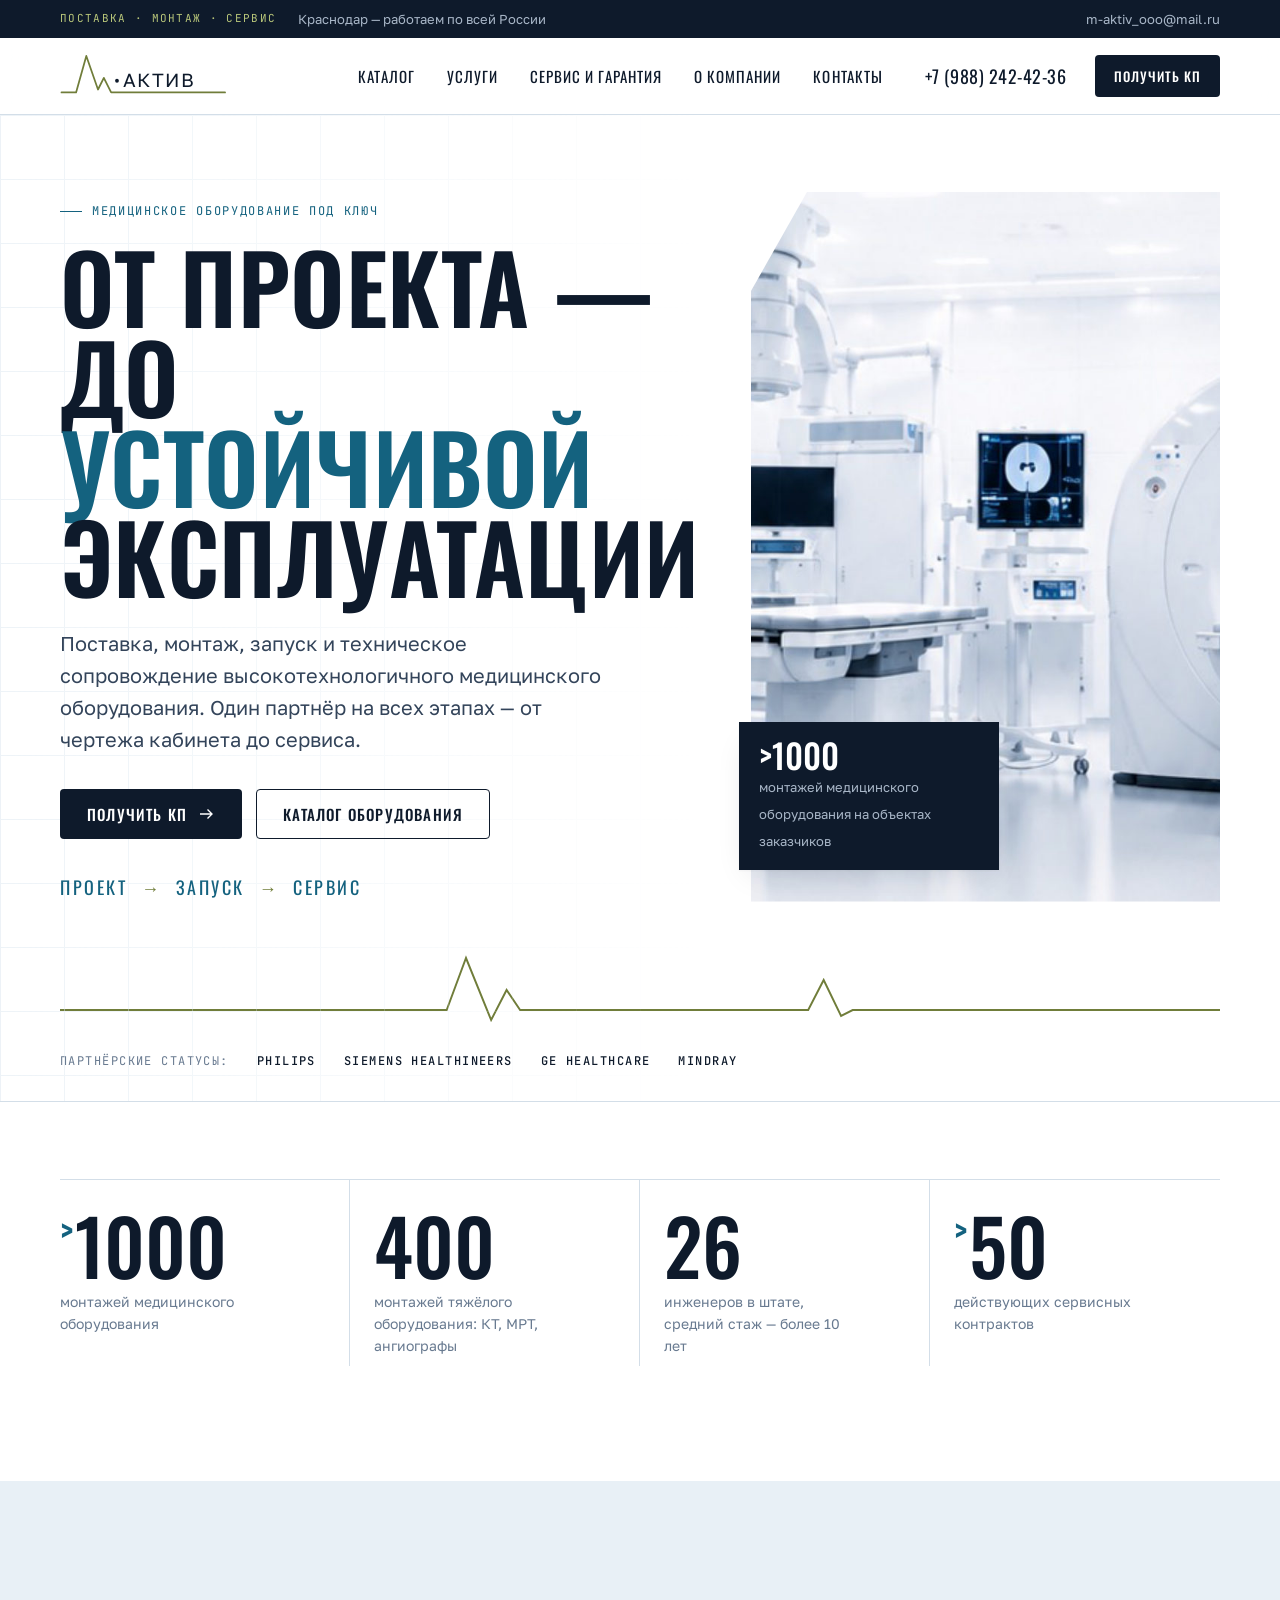
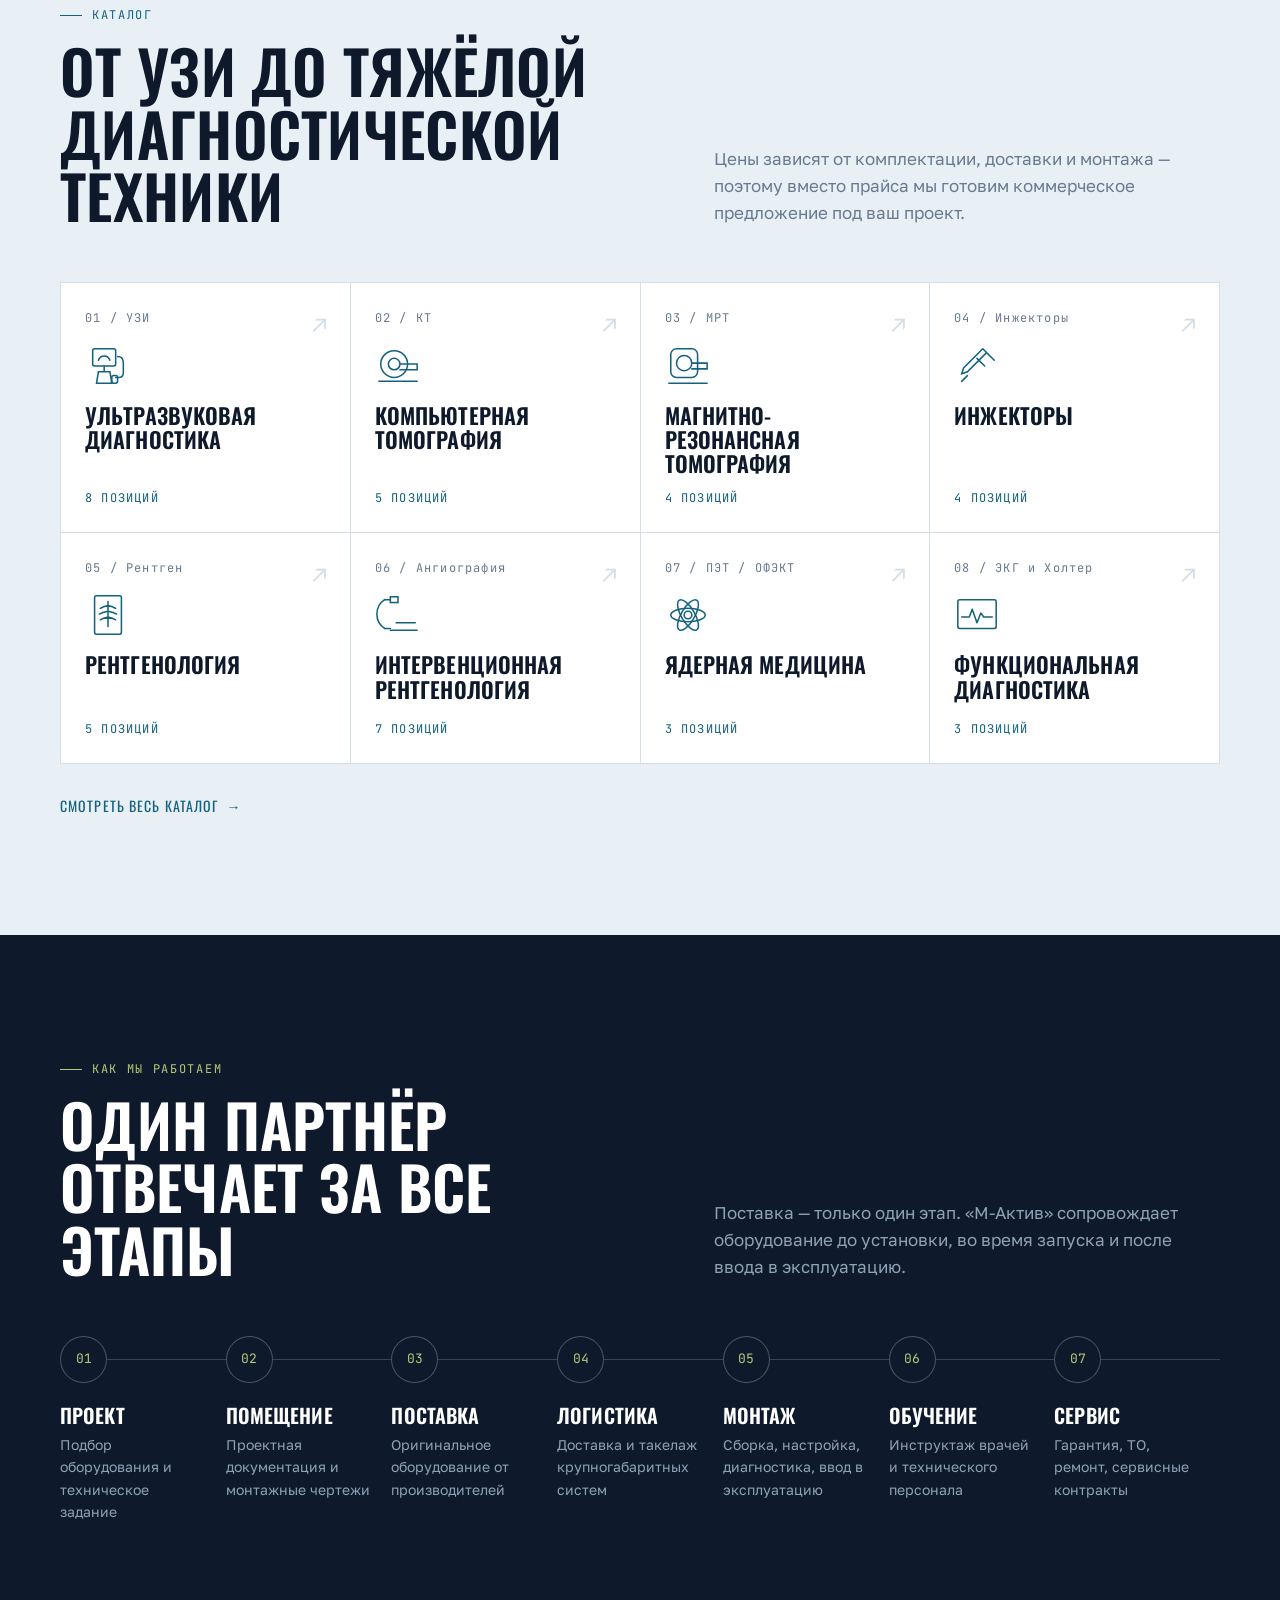
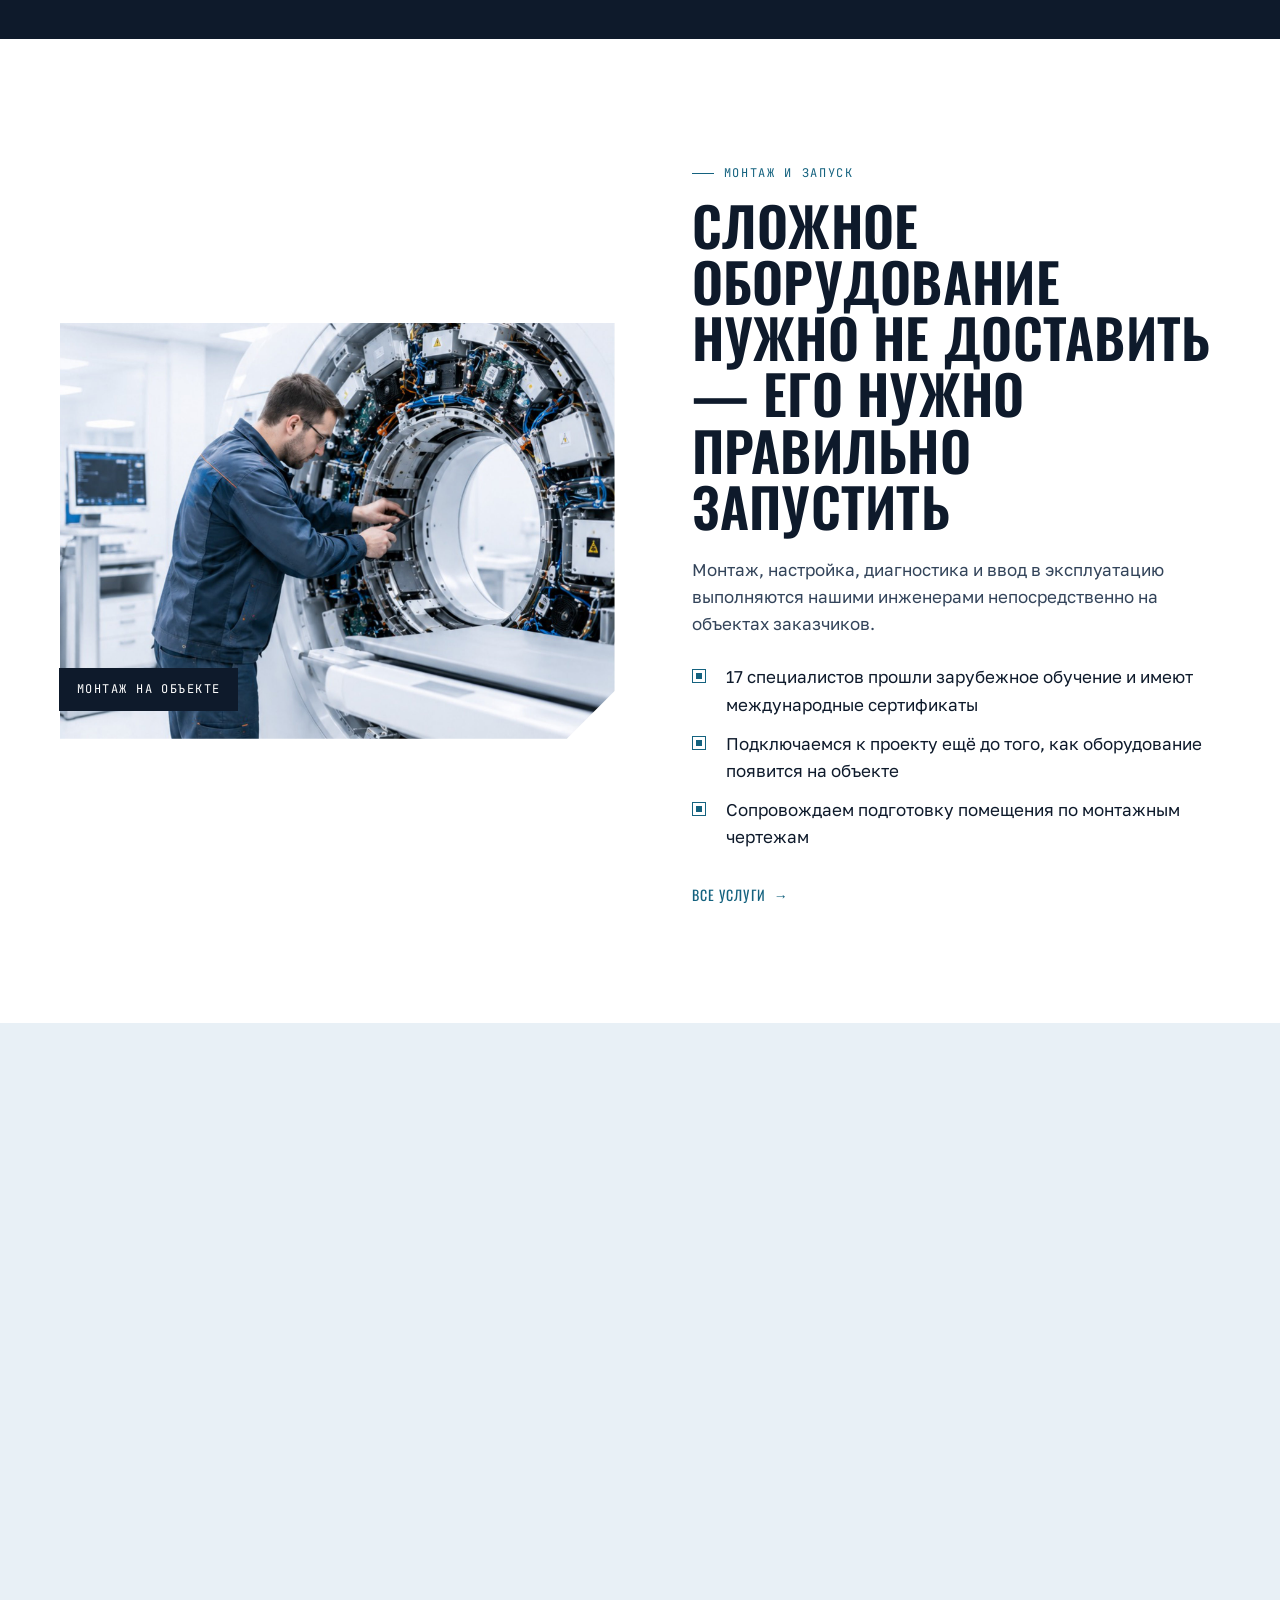
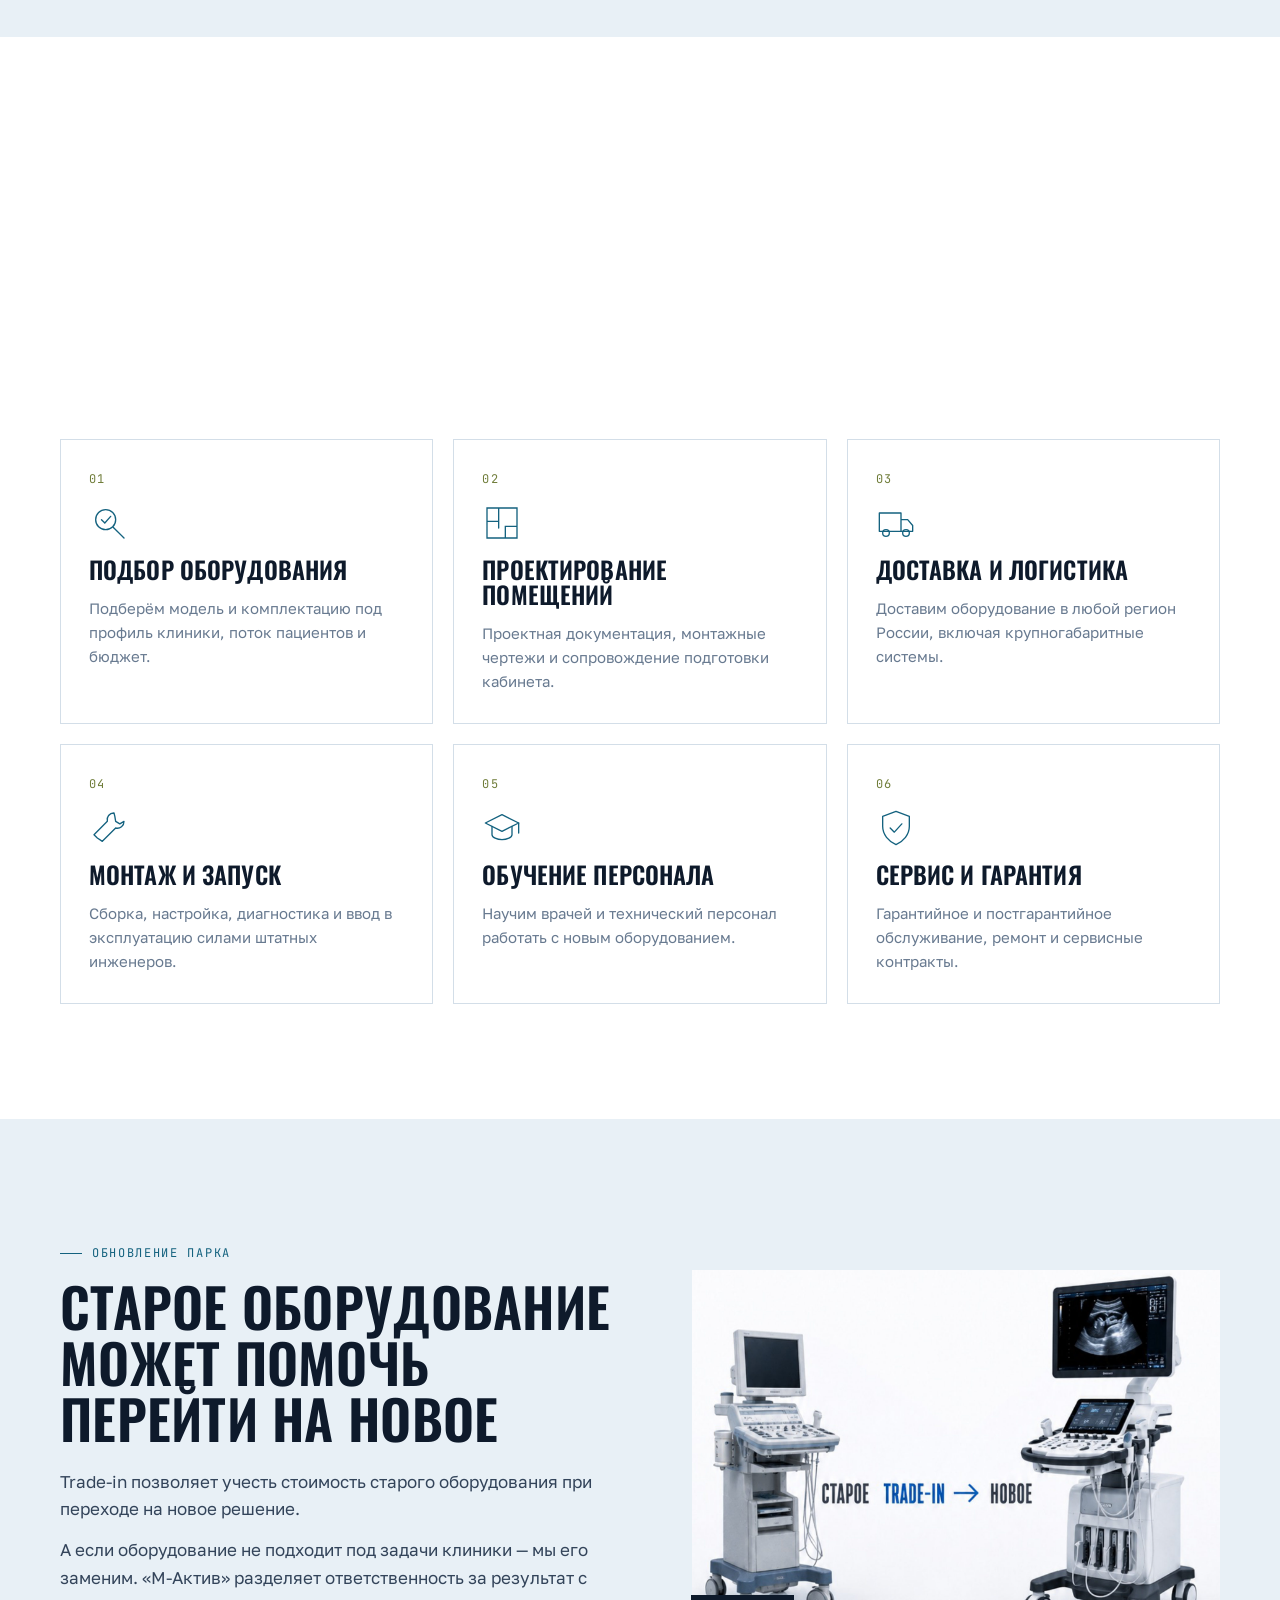
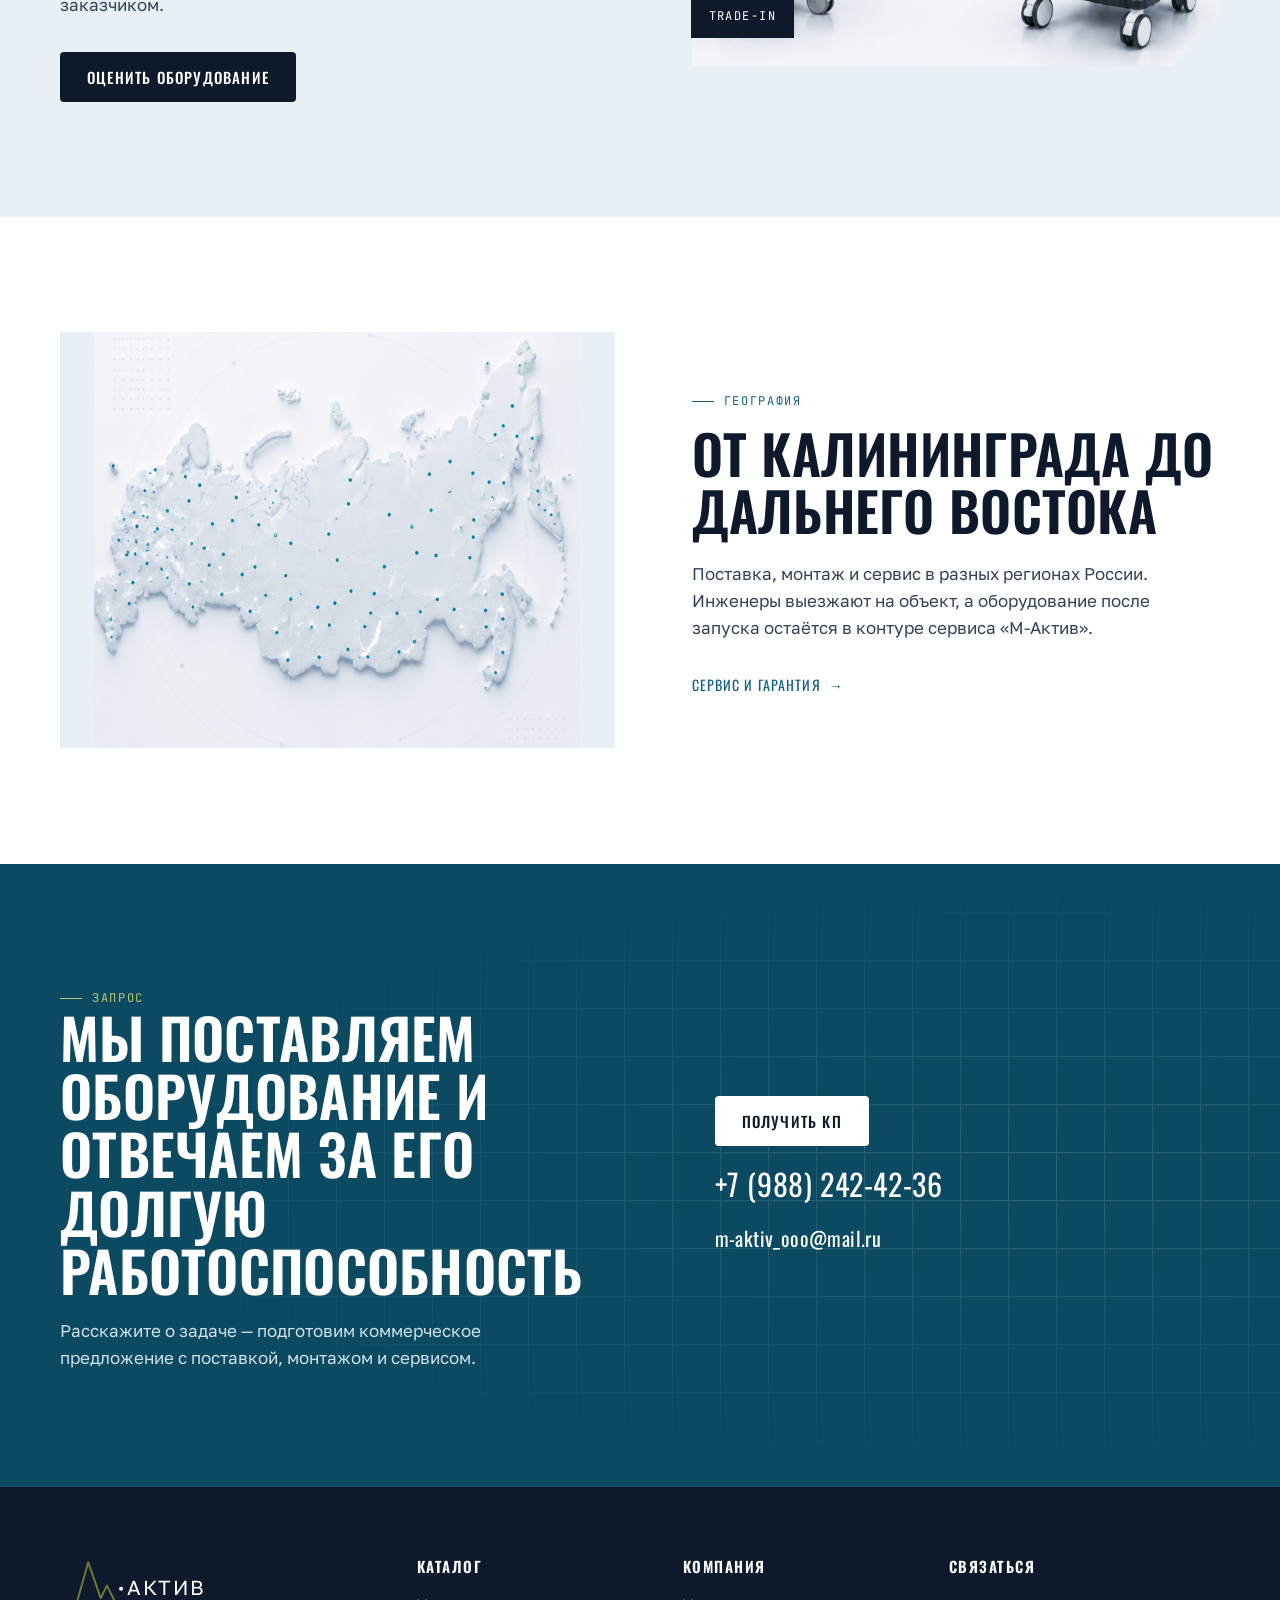
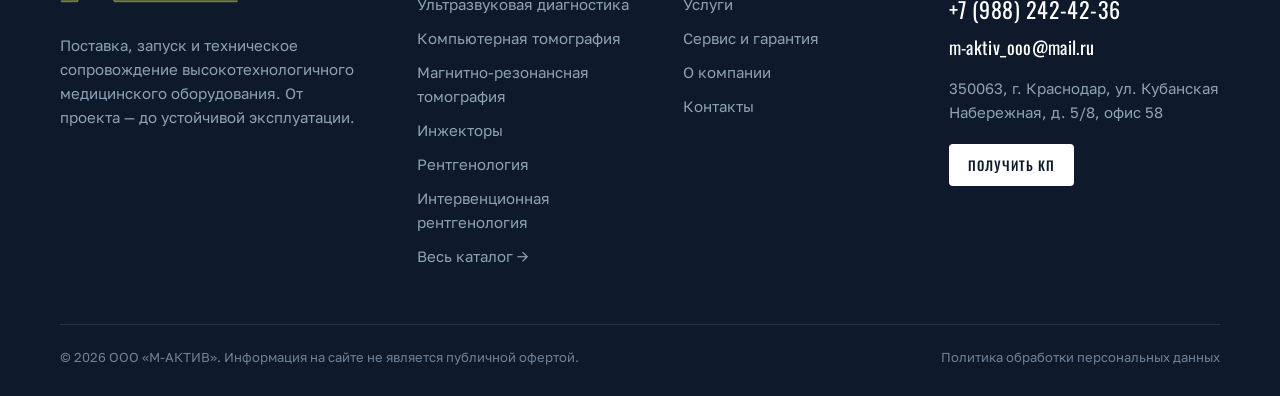
==== index.html @ 39788210 "[agent] add: главная страница сайта М-Актив, данные каталога и услуг Co-Authored-By: Claude Opus 5.5" ====
<!doctype html>
<html lang="ru">
<head>
  <meta charset="utf-8">
  <meta name="viewport" content="width=device-width, initial-scale=1">
  <title>М-Актив — поставка, монтаж и сервис медицинского оборудования</title>
  <meta name="description" content="ООО «М-Актив»: поставка, монтаж, запуск и сервис высокотехнологичного медицинского оборудования — УЗИ, КТ, МРТ, рентген, ангиография. Работаем по всей России.">
  <link rel="icon" href="assets/img/favicon.svg" type="image/svg+xml">
  <link rel="preconnect" href="https://fonts.googleapis.com">
  <link rel="preconnect" href="https://fonts.gstatic.com" crossorigin>
  <link href="https://fonts.googleapis.com/css2?family=Golos+Text:wght@400;500;600&family=JetBrains+Mono:wght@400;500&family=Oswald:wght@400;500;600&display=swap" rel="stylesheet">
  <link rel="stylesheet" href="assets/css/style.css">
</head>
<body data-page="home">
  <div id="site-header"></div>

  <main>
    <!-- Первый экран -->
    <section class="hero">
      <div class="wrap">
        <div class="hero__grid">
          <div>
            <span class="label">Медицинское оборудование под ключ</span>
            <h1>От проекта —<br>до <em>устойчивой</em><br>эксплуатации</h1>
            <p class="hero__lead">Поставка, монтаж, запуск и техническое сопровождение высокотехнологичного медицинского оборудования. Один партнёр на всех этапах — от чертежа кабинета до сервиса.</p>
            <div class="hero__actions">
              <button class="btn btn--primary" data-kp>Получить КП <svg viewBox="0 0 24 24" fill="none" stroke="currentColor" stroke-width="1.8"><path d="M4 12h16M14 6l6 6-6 6"/></svg></button>
              <a class="btn btn--ghost" href="catalog.html">Каталог оборудования</a>
            </div>
            <div class="hero__flow">Проект <i>→</i> Запуск <i>→</i> Сервис</div>
          </div>
          <div class="hero__media">
            <img src="assets/img/hero.jpg" alt="Современный диагностический кабинет с КТ и ангиографом">
            <div class="hero__chip"><b>&gt;1000</b><span>монтажей медицинского оборудования на объектах заказчиков</span></div>
          </div>
        </div>
        <svg class="pulse-line" viewBox="0 0 1200 80" preserveAspectRatio="none" aria-hidden="true">
          <path d="M0 60H380L400 60L420 8L446 70L462 40L476 60H760L774 60L790 30L808 66L820 60H1200"/>
        </svg>
        <div class="trust">
          <span>Партнёрские статусы:</span>
          <b>Philips</b><b>Siemens Healthineers</b><b>GE HealthCare</b><b>Mindray</b>
        </div>
      </div>
    </section>

    <!-- Цифры -->
    <section class="section section--white" style="padding-top:clamp(48px,6vw,80px)">
      <div class="wrap">
        <div class="stats reveal">
          <div class="stat"><div class="stat__num"><sup>&gt;</sup>1000</div><div class="stat__txt">монтажей медицинского оборудования</div></div>
          <div class="stat"><div class="stat__num">400</div><div class="stat__txt">монтажей тяжёлого оборудования: КТ, МРТ, ангиографы</div></div>
          <div class="stat"><div class="stat__num">26</div><div class="stat__txt">инженеров в штате, средний стаж — более 10 лет</div></div>
          <div class="stat"><div class="stat__num"><sup>&gt;</sup>50</div><div class="stat__txt">действующих сервисных контрактов</div></div>
        </div>
      </div>
    </section>

    <!-- Каталог -->
    <section class="section section--ice">
      <div class="wrap">
        <div class="section-head reveal">
          <div>
            <span class="label">Каталог</span>
            <h2>От УЗИ до тяжёлой диагностической техники</h2>
          </div>
          <p>Цены зависят от комплектации, доставки и монтажа — поэтому вместо прайса мы готовим коммерческое предложение под ваш проект.</p>
        </div>
        <div class="cat-grid reveal" id="home-cats"></div>
        <div style="margin-top:28px" class="reveal"><a class="link-arrow" href="catalog.html">Смотреть весь каталог</a></div>
      </div>
    </section>

    <!-- Путь проекта -->
    <section class="section section--dark">
      <div class="wrap">
        <div class="section-head reveal">
          <div>
            <span class="label" style="color:var(--olive-soft)">Как мы работаем</span>
            <h2>Один партнёр отвечает за все этапы</h2>
          </div>
          <p>Поставка — только один этап. «М-Актив» сопровождает оборудование до установки, во время запуска и после ввода в эксплуатацию.</p>
        </div>
        <div class="steps reveal">
          <div class="step"><div class="step__dot">01</div><h3>Проект</h3><p>Подбор оборудования и техническое задание</p></div>
          <div class="step"><div class="step__dot">02</div><h3>Помещение</h3><p>Проектная документация и монтажные чертежи</p></div>
          <div class="step"><div class="step__dot">03</div><h3>Поставка</h3><p>Оригинальное оборудование от производителей</p></div>
          <div class="step"><div class="step__dot">04</div><h3>Логистика</h3><p>Доставка и такелаж крупногабаритных систем</p></div>
          <div class="step"><div class="step__dot">05</div><h3>Монтаж</h3><p>Сборка, настройка, диагностика, ввод в эксплуатацию</p></div>
          <div class="step"><div class="step__dot">06</div><h3>Обучение</h3><p>Инструктаж врачей и технического персонала</p></div>
          <div class="step"><div class="step__dot">07</div><h3>Сервис</h3><p>Гарантия, ТО, ремонт, сервисные контракты</p></div>
        </div>
      </div>
    </section>

    <!-- Монтаж -->
    <section class="section section--white">
      <div class="wrap split">
        <div class="split__media reveal">
          <img src="assets/img/engineer-ring.jpg" alt="Инженер М-Актив выполняет монтаж компьютерного томографа">
          <div class="tag">Монтаж на объекте</div>
        </div>
        <div class="reveal">
          <span class="label">Монтаж и запуск</span>
          <h2>Сложное оборудование нужно не доставить — его нужно правильно запустить</h2>
          <p>Монтаж, настройка, диагностика и ввод в эксплуатацию выполняются нашими инженерами непосредственно на объектах заказчиков.</p>
          <ul class="checklist">
            <li>17 специалистов прошли зарубежное обучение и имеют международные сертификаты</li>
            <li>Подключаемся к проекту ещё до того, как оборудование появится на объекте</li>
            <li>Сопровождаем подготовку помещения по монтажным чертежам</li>
          </ul>
          <div style="margin-top:30px"><a class="link-arrow" href="services.html">Все услуги</a></div>
        </div>
      </div>
    </section>

    <!-- Бренды -->
    <section class="section section--ice">
      <div class="wrap">
        <div class="section-head reveal">
          <div>
            <span class="label">Производители</span>
            <h2>Нам доверяют не только клиенты</h2>
          </div>
          <p>Партнёрские и дистрибьюторские статусы ведущих производителей медицинского оборудования. Официальный сервисный партнёр Philips и Siemens Healthineers.</p>
        </div>
        <div class="brands reveal">
          <div class="brand"><div>Philips<small>Healthcare</small></div></div>
          <div class="brand"><div>Siemens<small>Healthineers</small></div></div>
          <div class="brand"><div>GE<small>HealthCare</small></div></div>
          <div class="brand"><div>Mindray<small>Medical</small></div></div>
        </div>
        <p class="brands-more reveal">А также: Canon Medical Systems · Brainlab · Dräger Medical · Ulrich Medical · Accuray</p>
      </div>
    </section>

    <!-- Услуги -->
    <section class="section section--white">
      <div class="wrap">
        <div class="section-head reveal">
          <div>
            <span class="label">Услуги</span>
            <h2>Доставка, установка, гарантия</h2>
          </div>
          <a class="link-arrow" href="services.html">Подробнее об услугах</a>
        </div>
        <div class="svc-grid reveal" id="home-services"></div>
      </div>
    </section>

    <!-- Trade-in -->
    <section class="section section--ice">
      <div class="wrap split split--rev">
        <div class="split__media reveal">
          <img src="assets/img/trade-in.jpg" alt="Обмен старого аппарата УЗИ на новый по программе trade-in">
          <div class="tag">Trade-in</div>
        </div>
        <div class="reveal">
          <span class="label">Обновление парка</span>
          <h2>Старое оборудование может помочь перейти на новое</h2>
          <p>Trade-in позволяет учесть стоимость старого оборудования при переходе на новое решение.</p>
          <p>А если оборудование не подходит под задачи клиники — мы его заменим. «М-Актив» разделяет ответственность за результат с заказчиком.</p>
          <div class="hero__actions"><button class="btn btn--primary" data-kp="Trade-in: обмен оборудования">Оценить оборудование</button></div>
        </div>
      </div>
    </section>

    <!-- География -->
    <section class="section section--white">
      <div class="wrap split">
        <div class="split__media reveal">
          <img src="assets/img/map.jpg" alt="Карта России с отмеченными объектами" style="clip-path:none;object-fit:contain;background:var(--ice)">
        </div>
        <div class="reveal">
          <span class="label">География</span>
          <h2>От Калининграда до Дальнего Востока</h2>
          <p>Поставка, монтаж и сервис в разных регионах России. Инженеры выезжают на объект, а оборудование после запуска остаётся в контуре сервиса «М-Актив».</p>
          <div style="margin-top:30px"><a class="link-arrow" href="service.html">Сервис и гарантия</a></div>
        </div>
      </div>
    </section>

    <!-- Призыв -->
    <section class="section cta">
      <div class="wrap">
        <div class="reveal">
          <span class="label" style="color:var(--olive-soft)">Запрос</span>
          <h2>Мы поставляем оборудование и отвечаем за его долгую работоспособность</h2>
          <p>Расскажите о задаче — подготовим коммерческое предложение с поставкой, монтажом и сервисом.</p>
        </div>
        <div class="cta__actions reveal">
          <button class="btn btn--light" data-kp>Получить КП</button>
          <a class="cta__contact" href="tel:+79882424236">+7 (988) 242-42-36</a>
          <a class="cta__contact" style="font-size:20px" href="mailto:m-aktiv_ooo@mail.ru">m-aktiv_ooo@mail.ru</a>
        </div>
      </div>
    </section>
  </main>

  <div id="site-footer"></div>

  <script src="assets/js/catalog-data.js"></script>
  <script src="assets/js/services-data.js"></script>
  <script src="assets/js/layout.js"></script>
  <script>
    // плитки каталога
    document.getElementById("home-cats").innerHTML = CATALOG.slice(0, 8).map((c, i) => `
      <a class="cat-card" href="category.html?c=${c.id}">
        <span class="cat-card__num">${String(i + 1).padStart(2, "0")} / ${c.short}</span>
        <span class="cat-card__arrow">↗</span>
        <span class="cat-card__icon">${ICONS[c.icon]}</span>
        <h3>${c.name}</h3>
        <span class="cat-card__more">${c.subs.reduce((s, x) => s + x.items.length, 0)} позиций</span>
      </a>`).join("");
    // услуги
    document.getElementById("home-services").innerHTML = SERVICES.map((s, i) => `
      <article class="svc">
        <span class="svc__num">${String(i + 1).padStart(2, "0")}</span>
        <span class="svc__icon">${ICONS[s.icon]}</span>
        <h3>${s.title}</h3>
        <p>${s.short}</p>
      </article>`).join("");
    initLayout();
  </script>
</body>
</html>
---- assets/css/style.css ----
/* =========================================================
   М-АКТИВ — стиль «Клиническая точность»
   ========================================================= */
:root {
  --ink: #0E1A2B;
  --ink-2: #33445A;
  --muted: #687A90;
  --bg: #F5F8FB;
  --paper: #FFFFFF;
  --ice: #E8F0F6;
  --ice-2: #DCE7F0;
  --line: #D3DEE8;
  --accent: #14627F;
  --accent-deep: #0C4A62;
  --blue: #1C55A6;
  --olive: #707D3A;
  --olive-soft: #B9C77A;

  --f-display: "Oswald", "Arial Narrow", sans-serif;
  --f-body: "Golos Text", "Segoe UI", sans-serif;
  --f-mono: "JetBrains Mono", Consolas, monospace;

  --wrap: 1240px;
  --gutter: clamp(16px, 4vw, 40px);
  --radius: 4px;
  --shadow: 0 1px 2px rgba(14, 26, 43, .04), 0 12px 32px -12px rgba(14, 26, 43, .14);
  --ease: cubic-bezier(.2, .7, .2, 1);
}

*, *::before, *::after { box-sizing: border-box; }
html { scroll-behavior: smooth; -webkit-text-size-adjust: 100%; }
body {
  margin: 0;
  font-family: var(--f-body);
  font-size: 17px;
  line-height: 1.6;
  color: var(--ink-2);
  background: var(--bg);
  overflow-x: hidden;
}
img { max-width: 100%; display: block; }
a { color: inherit; text-decoration: none; }
button { font: inherit; cursor: pointer; }
h1, h2, h3, h4 {
  font-family: var(--f-display);
  color: var(--ink);
  font-weight: 600;
  text-transform: uppercase;
  line-height: 1.04;
  letter-spacing: .005em;
  margin: 0;
}
p { margin: 0; }

.wrap { width: 100%; max-width: var(--wrap); margin: 0 auto; padding: 0 var(--gutter); }

/* ---------- мелкие элементы ---------- */
.label {
  font-family: var(--f-mono);
  font-size: 12px;
  letter-spacing: .14em;
  text-transform: uppercase;
  color: var(--accent);
  display: inline-flex;
  align-items: center;
  gap: 10px;
}
.label::before { content: ""; width: 22px; height: 1px; background: currentColor; }

.btn {
  display: inline-flex; align-items: center; justify-content: center; gap: 10px;
  min-height: 50px; padding: 0 26px;
  font-family: var(--f-display); font-size: 15px; font-weight: 500;
  letter-spacing: .08em; text-transform: uppercase;
  border: 1px solid transparent; border-radius: var(--radius);
  transition: background .25s var(--ease), color .25s var(--ease), border-color .25s var(--ease), transform .25s var(--ease);
  white-space: nowrap;
}
.btn svg { width: 18px; height: 18px; transition: transform .25s var(--ease); }
.btn:hover svg { transform: translateX(4px); }
.btn--primary { background: var(--ink); color: #fff; }
.btn--primary:hover { background: var(--accent); }
.btn--accent { background: var(--accent); color: #fff; }
.btn--accent:hover { background: var(--accent-deep); }
.btn--ghost { border-color: var(--ink); color: var(--ink); background: transparent; }
.btn--ghost:hover { background: var(--ink); color: #fff; }
.btn--light { background: #fff; color: var(--ink); }
.btn--light:hover { background: var(--olive-soft); }
.btn--sm { min-height: 42px; padding: 0 18px; font-size: 13px; }
.btn--block { width: 100%; }

.link-arrow {
  font-family: var(--f-display); text-transform: uppercase; letter-spacing: .08em;
  font-size: 14px; color: var(--accent); display: inline-flex; align-items: center; gap: 8px;
}
.link-arrow::after { content: "→"; transition: transform .25s var(--ease); }
.link-arrow:hover::after { transform: translateX(4px); }

/* ---------- шапка ---------- */
.topbar { background: var(--ink); color: #A9B7C8; font-size: 13px; }
.topbar .wrap { display: flex; justify-content: space-between; align-items: center; min-height: 38px; gap: 16px; }
.topbar a:hover { color: #fff; }
.topbar__left { display: flex; gap: 22px; align-items: center; }
.topbar__right { display: flex; gap: 22px; align-items: center; }
.topbar__badge { font-family: var(--f-mono); font-size: 11px; letter-spacing: .12em; text-transform: uppercase; color: var(--olive-soft); }

.header {
  position: sticky; top: 0; z-index: 50;
  background: rgba(255, 255, 255, .92);
  backdrop-filter: saturate(1.4) blur(12px);
  -webkit-backdrop-filter: saturate(1.4) blur(12px);
  border-bottom: 1px solid var(--line);
}
.header .wrap { display: flex; align-items: center; gap: 28px; min-height: 76px; }
.logo { display: inline-flex; align-items: center; flex-shrink: 0; }
.logo svg { width: 168px; height: auto; }
.nav { display: flex; gap: 4px; margin-left: auto; }
.nav a {
  font-family: var(--f-display); font-size: 15px; letter-spacing: .07em; text-transform: uppercase;
  color: var(--ink); padding: 10px 14px; position: relative;
}
.nav a::after {
  content: ""; position: absolute; left: 14px; right: 14px; bottom: 4px; height: 2px;
  background: var(--olive); transform: scaleX(0); transform-origin: left; transition: transform .3s var(--ease);
}
.nav a:hover::after, .nav a.is-active::after { transform: scaleX(1); }
.header__phone { font-family: var(--f-display); font-size: 18px; color: var(--ink); letter-spacing: .03em; white-space: nowrap; }
.header__phone:hover { color: var(--accent); }
.burger { display: none; width: 46px; height: 46px; border: 1px solid var(--line); background: #fff; border-radius: var(--radius); margin-left: auto; position: relative; }
.burger span, .burger span::before, .burger span::after {
  position: absolute; left: 12px; width: 20px; height: 2px; background: var(--ink); content: ""; transition: transform .3s var(--ease), opacity .2s;
}
.burger span { top: 22px; }
.burger span::before { left: 0; top: -7px; }
.burger span::after { left: 0; top: 7px; }
.menu-open .burger span { background: transparent; }
.menu-open .burger span::before { transform: translateY(7px) rotate(45deg); }
.menu-open .burger span::after { transform: translateY(-7px) rotate(-45deg); }

.mobile-menu {
  display: none; position: fixed; inset: 76px 0 0 0; z-index: 49; background: #fff;
  padding: 24px var(--gutter) 40px; overflow-y: auto; flex-direction: column; gap: 4px;
}
.menu-open .mobile-menu { display: flex; }
.mobile-menu a.mm-link {
  font-family: var(--f-display); font-size: 28px; text-transform: uppercase; color: var(--ink);
  padding: 12px 0; border-bottom: 1px solid var(--line);
}
.mobile-menu .mm-contacts { margin-top: 24px; display: grid; gap: 10px; font-size: 18px; color: var(--ink); }
.mobile-menu .btn { margin-top: 20px; }

/* ---------- секции ---------- */
.section { padding: clamp(64px, 9vw, 120px) 0; position: relative; }
.section--white { background: var(--paper); }
.section--ice { background: var(--ice); }
.section--dark { background: var(--ink); color: #B5C3D3; }
.section--dark h2, .section--dark h3 { color: #fff; }
.section-head { display: flex; justify-content: space-between; align-items: end; gap: 32px; margin-bottom: clamp(36px, 5vw, 56px); flex-wrap: wrap; }
.section-head h2 { font-size: clamp(34px, 5vw, 60px); margin-top: 14px; max-width: 16ch; }
.section-head p { max-width: 46ch; color: var(--muted); }
.section--dark .section-head p { color: #8FA1B6; }

/* сетка из тонких технических линий на фоне */
.tech-bg {
  background-image:
    linear-gradient(var(--line) 1px, transparent 1px),
    linear-gradient(90deg, var(--line) 1px, transparent 1px);
  background-size: 64px 64px;
  background-position: -1px -1px;
}

/* ---------- первый экран (общий для внутренних страниц) ---------- */
.page-hero { position: relative; padding: clamp(48px, 7vw, 96px) 0 clamp(40px, 5vw, 64px); background: var(--paper); overflow: hidden; border-bottom: 1px solid var(--line); }
.page-hero::before {
  content: ""; position: absolute; inset: 0; opacity: .55;
  background-image: linear-gradient(var(--ice-2) 1px, transparent 1px), linear-gradient(90deg, var(--ice-2) 1px, transparent 1px);
  background-size: 56px 56px;
  mask-image: linear-gradient(100deg, transparent 30%, #000 100%);
  -webkit-mask-image: linear-gradient(100deg, transparent 30%, #000 100%);
}
.page-hero .wrap { position: relative; }
.crumbs { font-family: var(--f-mono); font-size: 12px; letter-spacing: .08em; text-transform: uppercase; color: var(--muted); display: flex; gap: 10px; flex-wrap: wrap; margin-bottom: 24px; }
.crumbs a:hover { color: var(--accent); }
.crumbs span { color: var(--line); }
.page-hero h1 { font-size: clamp(40px, 7vw, 88px); max-width: 15ch; }
.page-hero__lead { margin-top: 22px; max-width: 58ch; font-size: clamp(17px, 1.6vw, 20px); color: var(--ink-2); }

/* ---------- пульс-линия ---------- */
.pulse-line { width: 100%; height: 80px; display: block; }
.pulse-line path { stroke: var(--olive); stroke-width: 2; fill: none; stroke-dasharray: 2200; stroke-dashoffset: 2200; animation: draw 2.6s .3s var(--ease) forwards; }
@keyframes draw { to { stroke-dashoffset: 0; } }

/* ---------- карточки направлений ---------- */
.cat-grid { display: grid; grid-template-columns: repeat(4, 1fr); gap: 1px; background: var(--line); border: 1px solid var(--line); }
.cat-card {
  background: var(--paper); padding: 26px 24px 24px; display: flex; flex-direction: column; gap: 14px; min-height: 230px;
  position: relative; transition: background .3s var(--ease);
}
.cat-card:hover { background: var(--ice); }
.cat-card__num { font-family: var(--f-mono); font-size: 12px; color: var(--muted); letter-spacing: .1em; }
.cat-card__icon { width: 46px; height: 46px; color: var(--accent); }
.cat-card__icon svg { width: 100%; height: 100%; }
.cat-card h3 { font-size: 22px; line-height: 1.1; }
.cat-card p { font-size: 14px; color: var(--muted); }
.cat-card__more { margin-top: auto; font-family: var(--f-mono); font-size: 12px; letter-spacing: .1em; text-transform: uppercase; color: var(--accent); }
.cat-card__arrow { position: absolute; top: 24px; right: 22px; color: var(--line); font-size: 22px; transition: color .3s, transform .3s var(--ease); }
.cat-card:hover .cat-card__arrow { color: var(--accent); transform: translate(3px, -3px); }
.cat-card--photo { padding: 0; overflow: hidden; }
.cat-card--photo .cat-card__img { aspect-ratio: 16/10; overflow: hidden; }
.cat-card--photo .cat-card__img img { width: 100%; height: 100%; object-fit: cover; transition: transform .8s var(--ease); }
.cat-card--photo:hover .cat-card__img img { transform: scale(1.05); }
.cat-card--photo .cat-card__body { padding: 20px 24px 24px; display: flex; flex-direction: column; gap: 10px; flex: 1; }

/* ---------- цифры ---------- */
.stats { display: grid; grid-template-columns: repeat(4, 1fr); border-top: 1px solid var(--line); }
.stat { padding: 28px 24px 8px 0; border-right: 1px solid var(--line); }
.stat + .stat { padding-left: 24px; }
.stat:last-child { border-right: 0; }
.stat__num { font-family: var(--f-display); font-size: clamp(48px, 6vw, 84px); line-height: .95; color: var(--ink); font-weight: 500; }
.stat__num sup { font-size: .45em; color: var(--accent); vertical-align: top; position: relative; top: .2em; margin-right: 2px; }
.stat__txt { margin-top: 10px; font-size: 14px; color: var(--muted); max-width: 22ch; }
.section--dark .stats, .section--dark .stat { border-color: rgba(255, 255, 255, .12); }
.section--dark .stat__num { color: #fff; }

/* ---------- путь проекта ---------- */
.steps { display: grid; grid-template-columns: repeat(7, 1fr); position: relative; }
.steps::before { content: ""; position: absolute; left: 0; right: 0; top: 23px; height: 1px; background: rgba(255, 255, 255, .18); }
.step { position: relative; padding-right: 16px; }
.step__dot {
  width: 47px; height: 47px; border-radius: 50%; border: 1px solid rgba(255, 255, 255, .25); background: var(--ink);
  display: grid; place-items: center; font-family: var(--f-mono); font-size: 13px; color: var(--olive-soft); position: relative;
}
.step h3 { font-size: 20px; margin: 22px 0 8px; }
.step p { font-size: 14px; color: #8FA1B6; }

/* ---------- блок фото + текст ---------- */
.split { display: grid; grid-template-columns: 1.05fr 1fr; gap: clamp(32px, 6vw, 88px); align-items: center; }
.split--rev .split__media { order: 2; }
.split__media { position: relative; }
.split__media img { width: 100%; aspect-ratio: 4/3; object-fit: cover; clip-path: polygon(0 0, 100% 0, 100% calc(100% - 48px), calc(100% - 48px) 100%, 0 100%); }
.split__media .tag {
  position: absolute; left: -1px; bottom: 28px; background: var(--ink); color: #fff; padding: 12px 18px;
  font-family: var(--f-mono); font-size: 12px; letter-spacing: .12em; text-transform: uppercase;
}
.split h2 { font-size: clamp(32px, 4.4vw, 54px); margin: 14px 0 22px; }
.split p + p { margin-top: 14px; }
.checklist { list-style: none; padding: 0; margin: 26px 0 0; display: grid; gap: 12px; }
.checklist li { display: grid; grid-template-columns: 22px 1fr; gap: 12px; align-items: start; color: var(--ink); }
.checklist li::before { content: ""; width: 14px; height: 14px; margin-top: 6px; border: 1px solid var(--accent); background: linear-gradient(var(--accent), var(--accent)) center/6px 6px no-repeat; }

/* ---------- бренды ---------- */
.brands { display: grid; grid-template-columns: repeat(4, 1fr); border-top: 1px solid var(--line); border-left: 1px solid var(--line); }
.brand {
  border-right: 1px solid var(--line); border-bottom: 1px solid var(--line); min-height: 120px; display: grid; place-items: center;
  font-family: var(--f-display); font-size: clamp(20px, 2.4vw, 28px); text-transform: uppercase; letter-spacing: .06em; color: var(--ink-2);
  text-align: center; padding: 16px; transition: background .3s, color .3s;
}
.brand small { display: block; font-family: var(--f-mono); font-size: 10px; letter-spacing: .14em; color: var(--muted); margin-top: 4px; }
.brand:hover { background: var(--paper); color: var(--accent); }
.brands-more { margin-top: 20px; font-family: var(--f-mono); font-size: 12px; letter-spacing: .1em; text-transform: uppercase; color: var(--muted); }

/* ---------- услуги ---------- */
.svc-grid { display: grid; grid-template-columns: repeat(3, 1fr); gap: 20px; }
.svc {
  background: var(--paper); border: 1px solid var(--line); padding: 30px 28px; display: flex; flex-direction: column; gap: 14px;
  position: relative; transition: border-color .3s, box-shadow .3s, transform .3s var(--ease);
}
.svc:hover { border-color: var(--accent); box-shadow: var(--shadow); transform: translateY(-3px); }
.svc__num { font-family: var(--f-mono); font-size: 12px; color: var(--olive); letter-spacing: .1em; }
.svc__icon { width: 40px; height: 40px; color: var(--accent); }
.svc h3 { font-size: 24px; }
.svc p { font-size: 15px; color: var(--muted); }
.svc ul { margin: 4px 0 0; padding-left: 18px; font-size: 15px; color: var(--ink-2); }
.svc ul li + li { margin-top: 4px; }

/* ---------- баннер-призыв ---------- */
.cta { position: relative; overflow: hidden; background: var(--accent-deep); color: #CFE0EA; }
.cta::before {
  content: ""; position: absolute; inset: 0; opacity: .14;
  background-image: linear-gradient(#fff 1px, transparent 1px), linear-gradient(90deg, #fff 1px, transparent 1px);
  background-size: 48px 48px;
  mask-image: radial-gradient(ellipse at 80% 50%, #000 0%, transparent 70%);
  -webkit-mask-image: radial-gradient(ellipse at 80% 50%, #000 0%, transparent 70%);
}
.cta .wrap { position: relative; display: grid; grid-template-columns: 1.2fr 1fr; gap: 48px; align-items: center; }
.cta h2 { color: #fff; font-size: clamp(32px, 4.6vw, 56px); }
.cta p { margin-top: 18px; max-width: 48ch; }
.cta__actions { display: flex; flex-direction: column; gap: 14px; align-items: flex-start; }
.cta__contact { font-family: var(--f-display); font-size: clamp(22px, 2.6vw, 30px); color: #fff; letter-spacing: .02em; }
.cta__contact:hover { color: var(--olive-soft); }

/* ---------- карточки товаров ---------- */
.subnav { display: flex; flex-wrap: wrap; gap: 8px; margin-bottom: 40px; }
.chip {
  font-family: var(--f-mono); font-size: 12px; letter-spacing: .08em; text-transform: uppercase;
  padding: 10px 16px; border: 1px solid var(--line); background: var(--paper); color: var(--ink-2); border-radius: 40px; transition: all .2s;
}
.chip:hover, .chip.is-active { border-color: var(--ink); background: var(--ink); color: #fff; }
.sub-block + .sub-block { margin-top: 64px; }
.sub-block h2 { font-size: clamp(26px, 3vw, 36px); margin-bottom: 24px; display: flex; align-items: baseline; gap: 16px; }
.sub-block h2 small { font-family: var(--f-mono); font-size: 12px; color: var(--muted); letter-spacing: .1em; }
.prod-grid { display: grid; grid-template-columns: repeat(4, 1fr); gap: 20px; }
.prod {
  background: var(--paper); border: 1px solid var(--line); display: flex; flex-direction: column; transition: border-color .3s, box-shadow .3s;
}
.prod:hover { border-color: var(--ice-2); box-shadow: var(--shadow); }
.prod__visual {
  aspect-ratio: 4/3; position: relative; overflow: hidden; display: grid; place-items: center; color: var(--accent);
  background: radial-gradient(circle at 50% 60%, #fff 0%, var(--ice) 75%);
  border-bottom: 1px solid var(--line);
}
.prod__visual svg { width: 34%; height: auto; opacity: .85; }
.prod__visual img { width: 100%; height: 100%; object-fit: cover; }
.prod__brand { position: absolute; top: 14px; left: 14px; font-family: var(--f-mono); font-size: 11px; letter-spacing: .12em; text-transform: uppercase; color: var(--ink); background: rgba(255,255,255,.85); padding: 4px 8px; }
.prod__body { padding: 20px; display: flex; flex-direction: column; gap: 8px; flex: 1; }
.prod__type { font-size: 13px; color: var(--muted); }
.prod h3 { font-size: 21px; line-height: 1.12; }
.prod__desc { font-size: 14px; color: var(--ink-2); }
.prod__price { margin-top: auto; padding-top: 14px; font-family: var(--f-mono); font-size: 12px; letter-spacing: .08em; text-transform: uppercase; color: var(--muted); }
.prod .btn { margin-top: 10px; }

.note {
  margin-top: 48px; padding: 22px 26px; border-left: 3px solid var(--olive); background: var(--paper);
  font-size: 15px; color: var(--ink-2);
}

/* ---------- контакты / реквизиты ---------- */
.contact-grid { display: grid; grid-template-columns: 1fr 1fr; gap: 20px; }
.contact-card { background: var(--paper); border: 1px solid var(--line); padding: 32px; }
.contact-card h3 { font-size: 22px; margin-bottom: 18px; }
.contact-big { font-family: var(--f-display); font-size: clamp(26px, 3vw, 36px); color: var(--ink); display: block; letter-spacing: .02em; word-break: break-word; }
.contact-big:hover { color: var(--accent); }
.contact-sub { font-size: 14px; color: var(--muted); margin-top: 4px; }
.req { width: 100%; border-collapse: collapse; font-size: 15px; }
.req td { padding: 12px 0; border-bottom: 1px solid var(--line); vertical-align: top; }
.req td:first-child { color: var(--muted); width: 38%; padding-right: 16px; }
.req td:last-child { color: var(--ink); font-family: var(--f-mono); font-size: 14px; word-break: break-word; }
.req tr:last-child td { border-bottom: 0; }

.prose { max-width: 760px; }
.prose h2 { font-size: 28px; margin: 40px 0 14px; }
.prose p, .prose li { color: var(--ink-2); }
.prose p + p { margin-top: 12px; }

/* ---------- подвал ---------- */
.footer { background: var(--ink); color: #8FA1B6; padding: 72px 0 28px; font-size: 15px; }
.footer__grid { display: grid; grid-template-columns: 1.4fr 1fr 1fr 1.2fr; gap: 40px; }
.footer .logo svg { width: 180px; }
.footer .logo .logo-text, .footer .logo .logo-dot { fill: #fff; }
.footer h4 { font-size: 15px; color: #fff; letter-spacing: .1em; margin-bottom: 18px; }
.footer ul { list-style: none; padding: 0; margin: 0; display: grid; gap: 10px; }
.footer a:hover { color: #fff; }
.footer__about { margin-top: 18px; max-width: 34ch; }
.footer__contact { font-family: var(--f-display); font-size: 22px; color: #fff; display: block; letter-spacing: .02em; word-break: break-word; }
.footer__bottom {
  margin-top: 56px; padding-top: 22px; border-top: 1px solid rgba(255, 255, 255, .1);
  display: flex; justify-content: space-between; gap: 20px; flex-wrap: wrap; font-size: 13px; color: #6F8199;
}

/* ---------- окно «Получить КП» ---------- */
.modal { position: fixed; inset: 0; z-index: 100; display: none; align-items: center; justify-content: center; padding: 16px; }
.modal.is-open { display: flex; }
.modal__overlay { position: absolute; inset: 0; background: rgba(14, 26, 43, .6); backdrop-filter: blur(4px); animation: fade .25s ease; }
.modal__box {
  position: relative; background: var(--paper); width: 100%; max-width: 560px; max-height: calc(100vh - 32px); overflow-y: auto;
  padding: clamp(24px, 4vw, 44px); animation: rise .35s var(--ease);
}
.modal__close { position: absolute; top: 14px; right: 14px; width: 40px; height: 40px; border: 0; background: var(--ice); font-size: 22px; line-height: 1; color: var(--ink); border-radius: 50%; }
.modal__close:hover { background: var(--ice-2); }
.modal h2 { font-size: clamp(28px, 4vw, 38px); margin: 12px 0 8px; }
.modal__sub { color: var(--muted); font-size: 15px; margin-bottom: 24px; }
@keyframes fade { from { opacity: 0; } }
@keyframes rise { from { opacity: 0; transform: translateY(16px); } }

.form { display: grid; gap: 14px; }
.form__row { display: grid; grid-template-columns: 1fr 1fr; gap: 14px; }
.field { display: grid; gap: 6px; }
.field span { font-family: var(--f-mono); font-size: 11px; letter-spacing: .12em; text-transform: uppercase; color: var(--muted); }
.field input, .field textarea, .field select {
  font: inherit; font-size: 16px; color: var(--ink); background: var(--bg); border: 1px solid var(--line); border-radius: var(--radius);
  padding: 13px 14px; width: 100%; transition: border-color .2s, background .2s;
}
.field textarea { resize: vertical; min-height: 90px; }
.field input:focus, .field textarea:focus, .field select:focus { outline: none; border-color: var(--accent); background: #fff; }
.consent { display: grid; grid-template-columns: 20px 1fr; gap: 10px; font-size: 13px; color: var(--muted); align-items: start; }
.consent input { margin-top: 3px; accent-color: var(--accent); }
.consent a { color: var(--accent); text-decoration: underline; }
.form__ok { display: none; text-align: center; padding: 20px 0 8px; }
.form__ok h3 { font-size: 28px; margin-bottom: 10px; }
.form.is-sent { display: none; }
.form.is-sent + .form__ok { display: block; }

/* ---------- появление при прокрутке ---------- */
.reveal { opacity: 0; transform: translateY(24px); transition: opacity .8s var(--ease), transform .8s var(--ease); }
.reveal.is-in { opacity: 1; transform: none; }
@media (prefers-reduced-motion: reduce) {
  .reveal { opacity: 1; transform: none; transition: none; }
  .pulse-line path { animation: none; stroke-dashoffset: 0; }
  html { scroll-behavior: auto; }
}

:focus-visible { outline: 2px solid var(--accent); outline-offset: 3px; }

/* ---------- адаптив ---------- */
@media (max-width: 1100px) {
  .nav, .header__phone, .header .btn { display: none; }
  .burger { display: block; }
  .cat-grid, .prod-grid { grid-template-columns: repeat(3, 1fr); }
  .steps { grid-template-columns: repeat(4, 1fr); row-gap: 40px; }
  .steps::before { display: none; }
  .footer__grid { grid-template-columns: 1fr 1fr; }
}
@media (max-width: 860px) {
  .topbar__left .topbar__badge { display: none; }
  .split, .cta .wrap, .contact-grid { grid-template-columns: 1fr; }
  .split--rev .split__media { order: 0; }
  .svc-grid { grid-template-columns: 1fr 1fr; }
  .stats { grid-template-columns: 1fr 1fr; }
  .stat:nth-child(2) { border-right: 0; }
  .stat:nth-child(3) { padding-left: 0; }
  .stat:nth-child(n+3) { border-top: 1px solid var(--line); }
  .brands { grid-template-columns: repeat(2, 1fr); }
  .cat-grid, .prod-grid { grid-template-columns: 1fr 1fr; }
}
@media (max-width: 560px) {
  body { font-size: 16px; }
  .topbar__left { display: none; }
  .topbar .wrap { justify-content: center; }
  .logo svg { width: 140px; }
  .header .wrap { min-height: 64px; }
  .mobile-menu { inset: 64px 0 0 0; }
  .cat-grid, .prod-grid, .svc-grid { grid-template-columns: 1fr; }
  .steps { grid-template-columns: 1fr 1fr; }
  .form__row { grid-template-columns: 1fr; }
  .footer__grid { grid-template-columns: 1fr; }
  .stat__num { font-size: 44px; }
  .stat, .stat + .stat { padding: 20px 12px 8px 0; }
  .stat:nth-child(even) { padding-left: 12px; }
  .cat-card { min-height: 0; }
  .req td:first-child { width: 44%; }
}

/* ---------- главная: первый экран ---------- */
.hero { position: relative; background: var(--paper); overflow: hidden; border-bottom: 1px solid var(--line); }
.hero::before {
  content: ""; position: absolute; inset: 0;
  background-image: linear-gradient(var(--ice-2) 1px, transparent 1px), linear-gradient(90deg, var(--ice-2) 1px, transparent 1px);
  background-size: 64px 64px; opacity: .5;
  mask-image: linear-gradient(90deg, #000 0%, transparent 55%);
  -webkit-mask-image: linear-gradient(90deg, #000 0%, transparent 55%);
}
.hero__grid { position: relative; display: grid; grid-template-columns: 1.08fr 1fr; gap: clamp(28px, 4vw, 64px); align-items: center; padding: clamp(40px, 6vw, 88px) 0 0; }
.hero h1 { font-size: clamp(46px, 7.4vw, 104px); line-height: .95; margin-top: 20px; }
.hero h1 em { font-style: normal; color: var(--accent); }
.hero__lead { margin-top: 26px; font-size: clamp(17px, 1.6vw, 20px); max-width: 46ch; color: var(--ink-2); }
.hero__actions { display: flex; gap: 14px; margin-top: 34px; flex-wrap: wrap; }
.hero__media { position: relative; align-self: stretch; min-height: 420px; }
.hero__media img {
  position: absolute; inset: 0; width: 100%; height: 100%; object-fit: cover;
  clip-path: polygon(12% 0, 100% 0, 100% 100%, 0 100%, 0 14%);
}
.hero__chip {
  position: absolute; left: -12px; bottom: 32px; background: var(--ink); color: #fff; padding: 16px 20px; max-width: 260px;
  box-shadow: var(--shadow);
}
.hero__chip b { font-family: var(--f-display); font-size: 34px; font-weight: 500; display: block; line-height: 1; }
.hero__chip span { font-size: 13px; color: #A9B7C8; }
.hero__flow { display: flex; gap: 14px; align-items: center; flex-wrap: wrap; margin-top: 34px; font-family: var(--f-display); font-size: 18px; letter-spacing: .14em; text-transform: uppercase; color: var(--accent); }
.hero__flow i { font-style: normal; color: var(--olive); }
.hero .pulse-line { margin-top: clamp(24px, 4vw, 48px); }

.trust { display: flex; flex-wrap: wrap; gap: 10px 28px; align-items: center; padding: 22px 0 30px; font-family: var(--f-mono); font-size: 12px; letter-spacing: .12em; text-transform: uppercase; color: var(--muted); }
.trust b { color: var(--ink); font-weight: 500; }

@media (max-width: 860px) {
  .hero__grid { grid-template-columns: 1fr; }
  .hero__media { min-height: 0; aspect-ratio: 16/10; }
  .hero__chip { left: 12px; bottom: 12px; padding: 12px 14px; }
  .hero__chip b { font-size: 26px; }
}
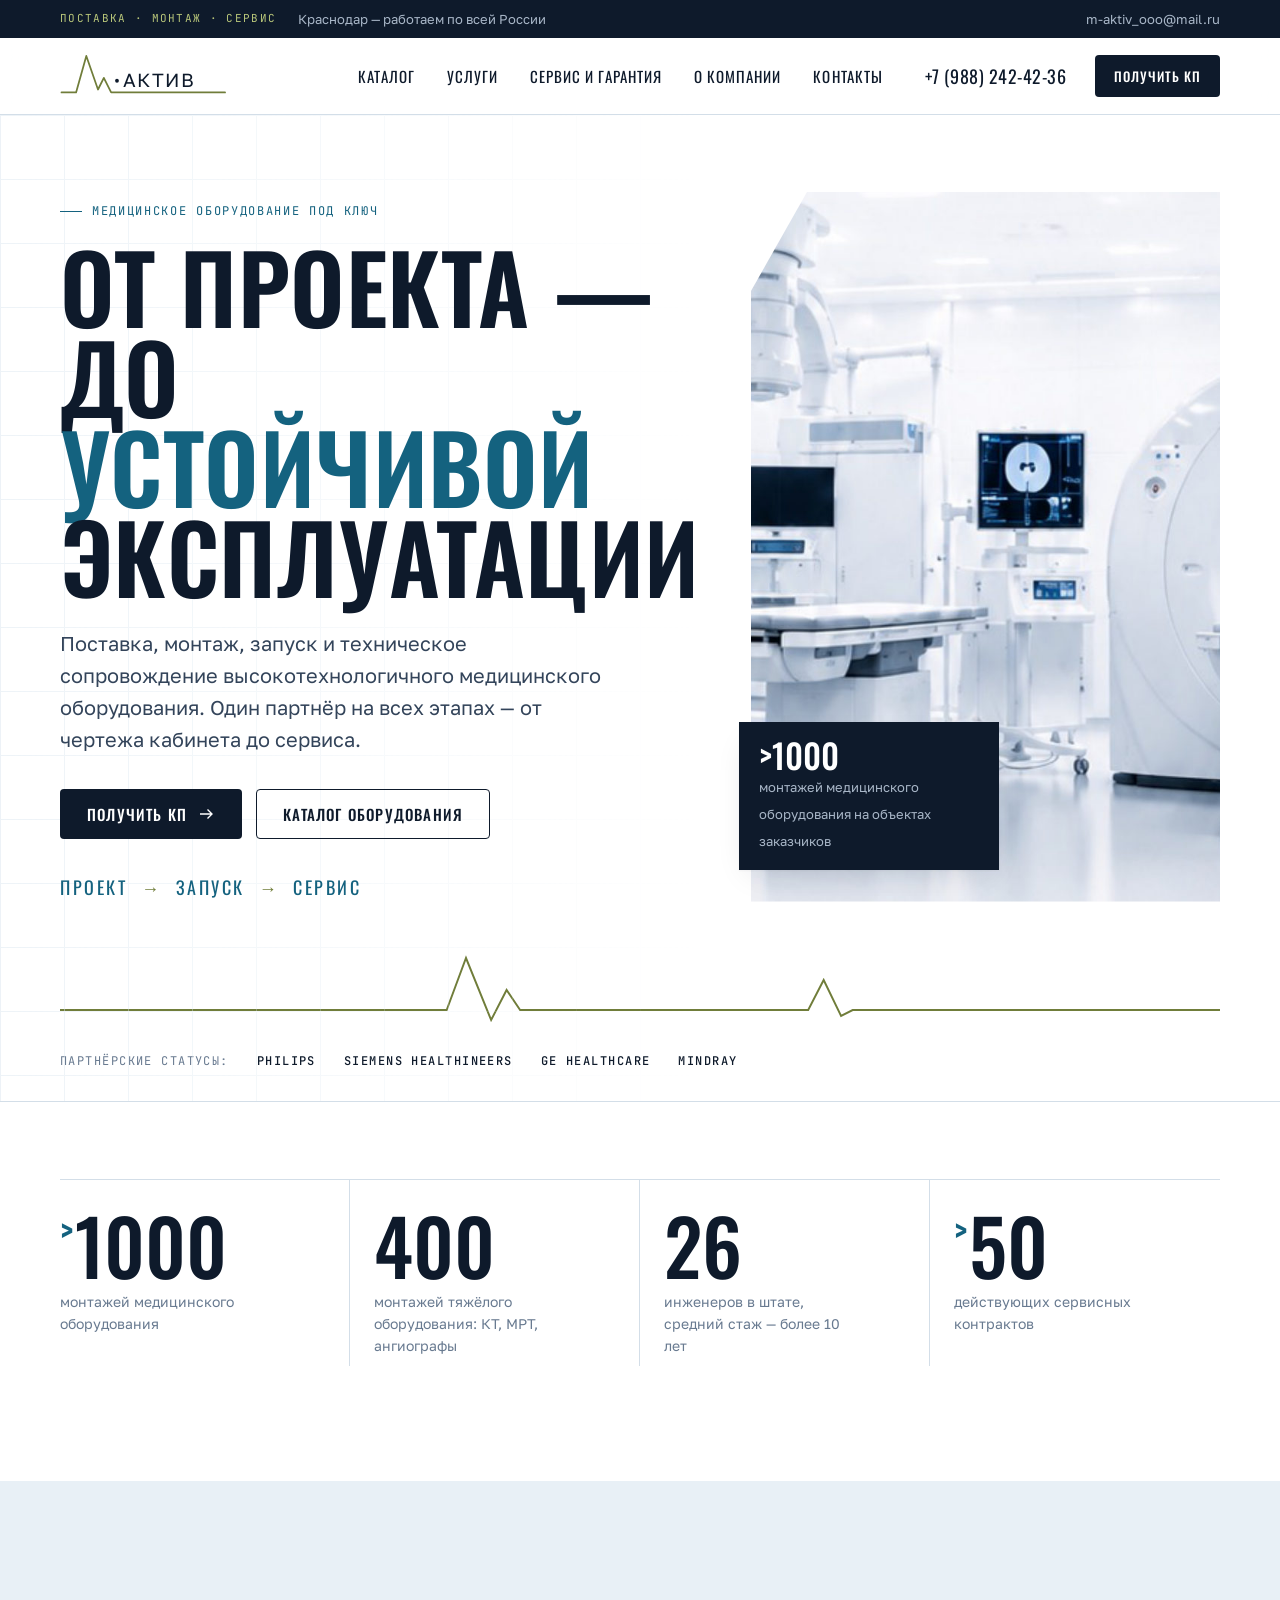
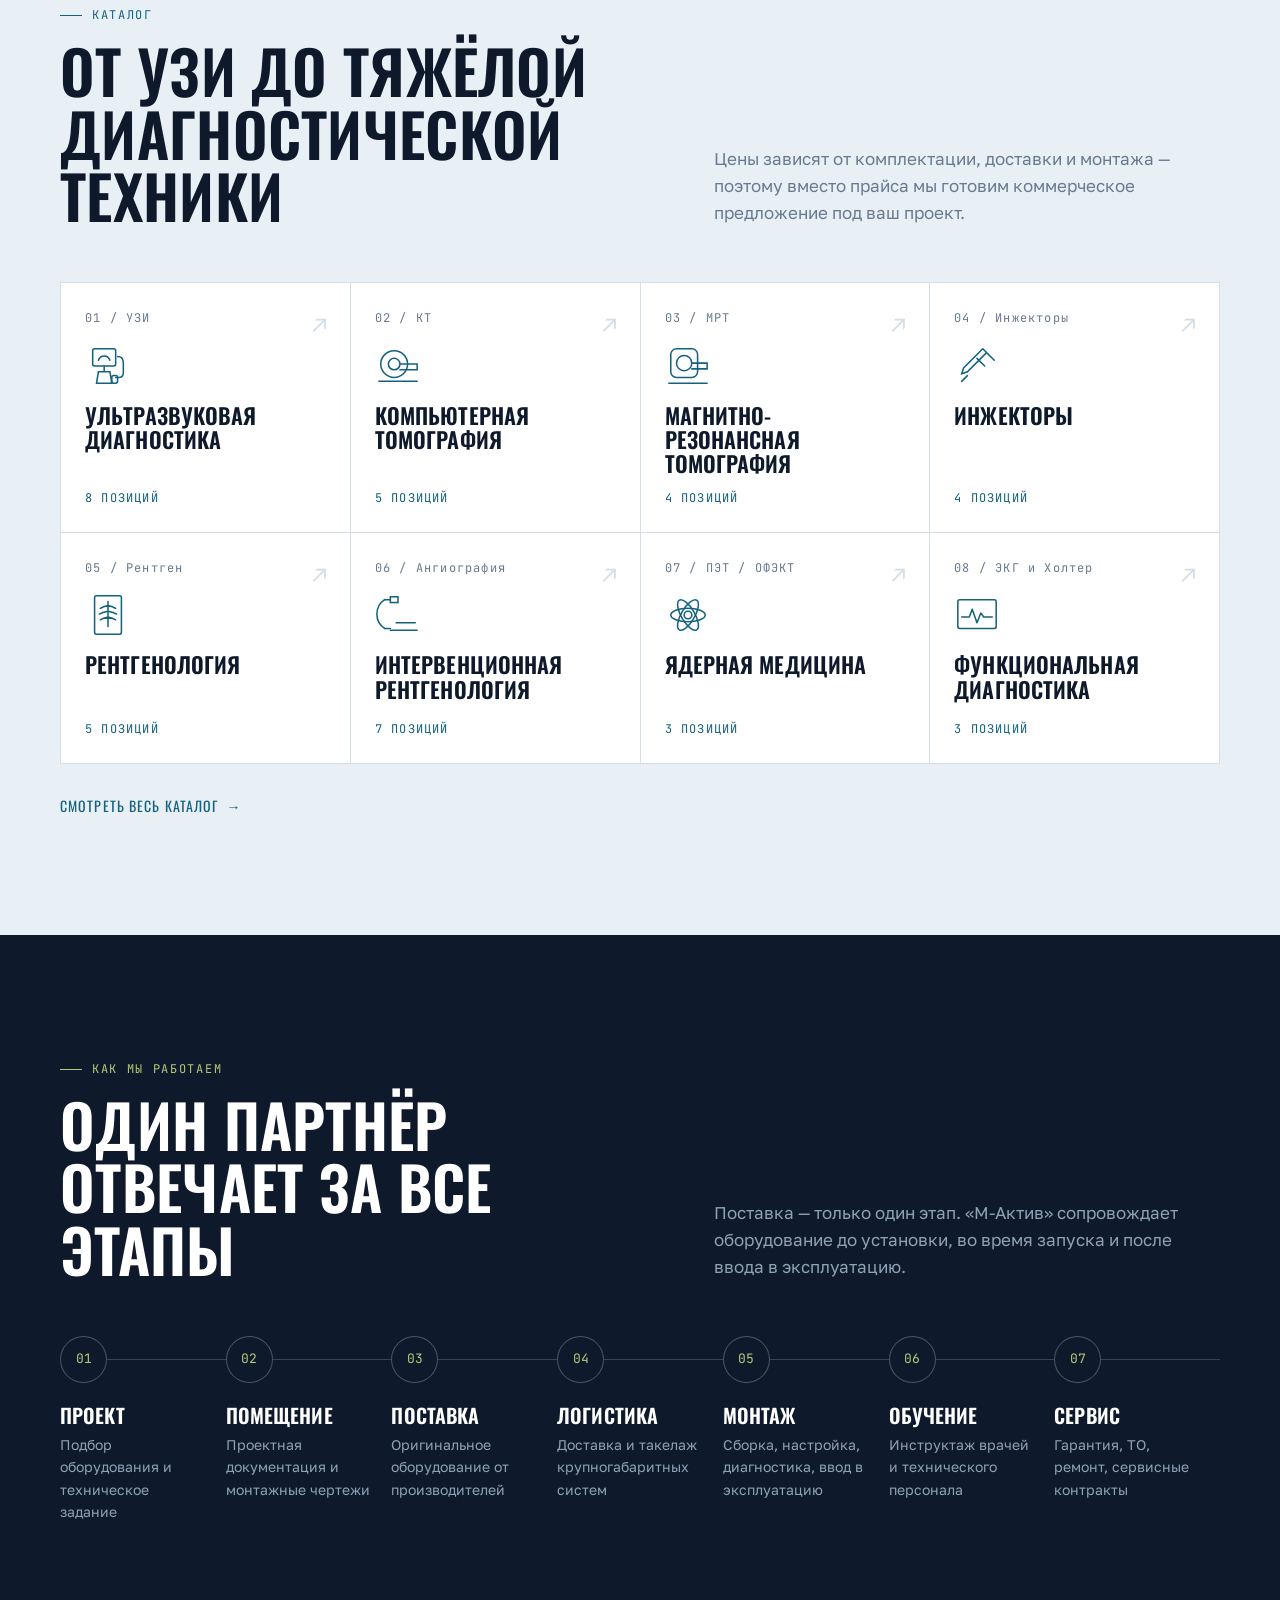
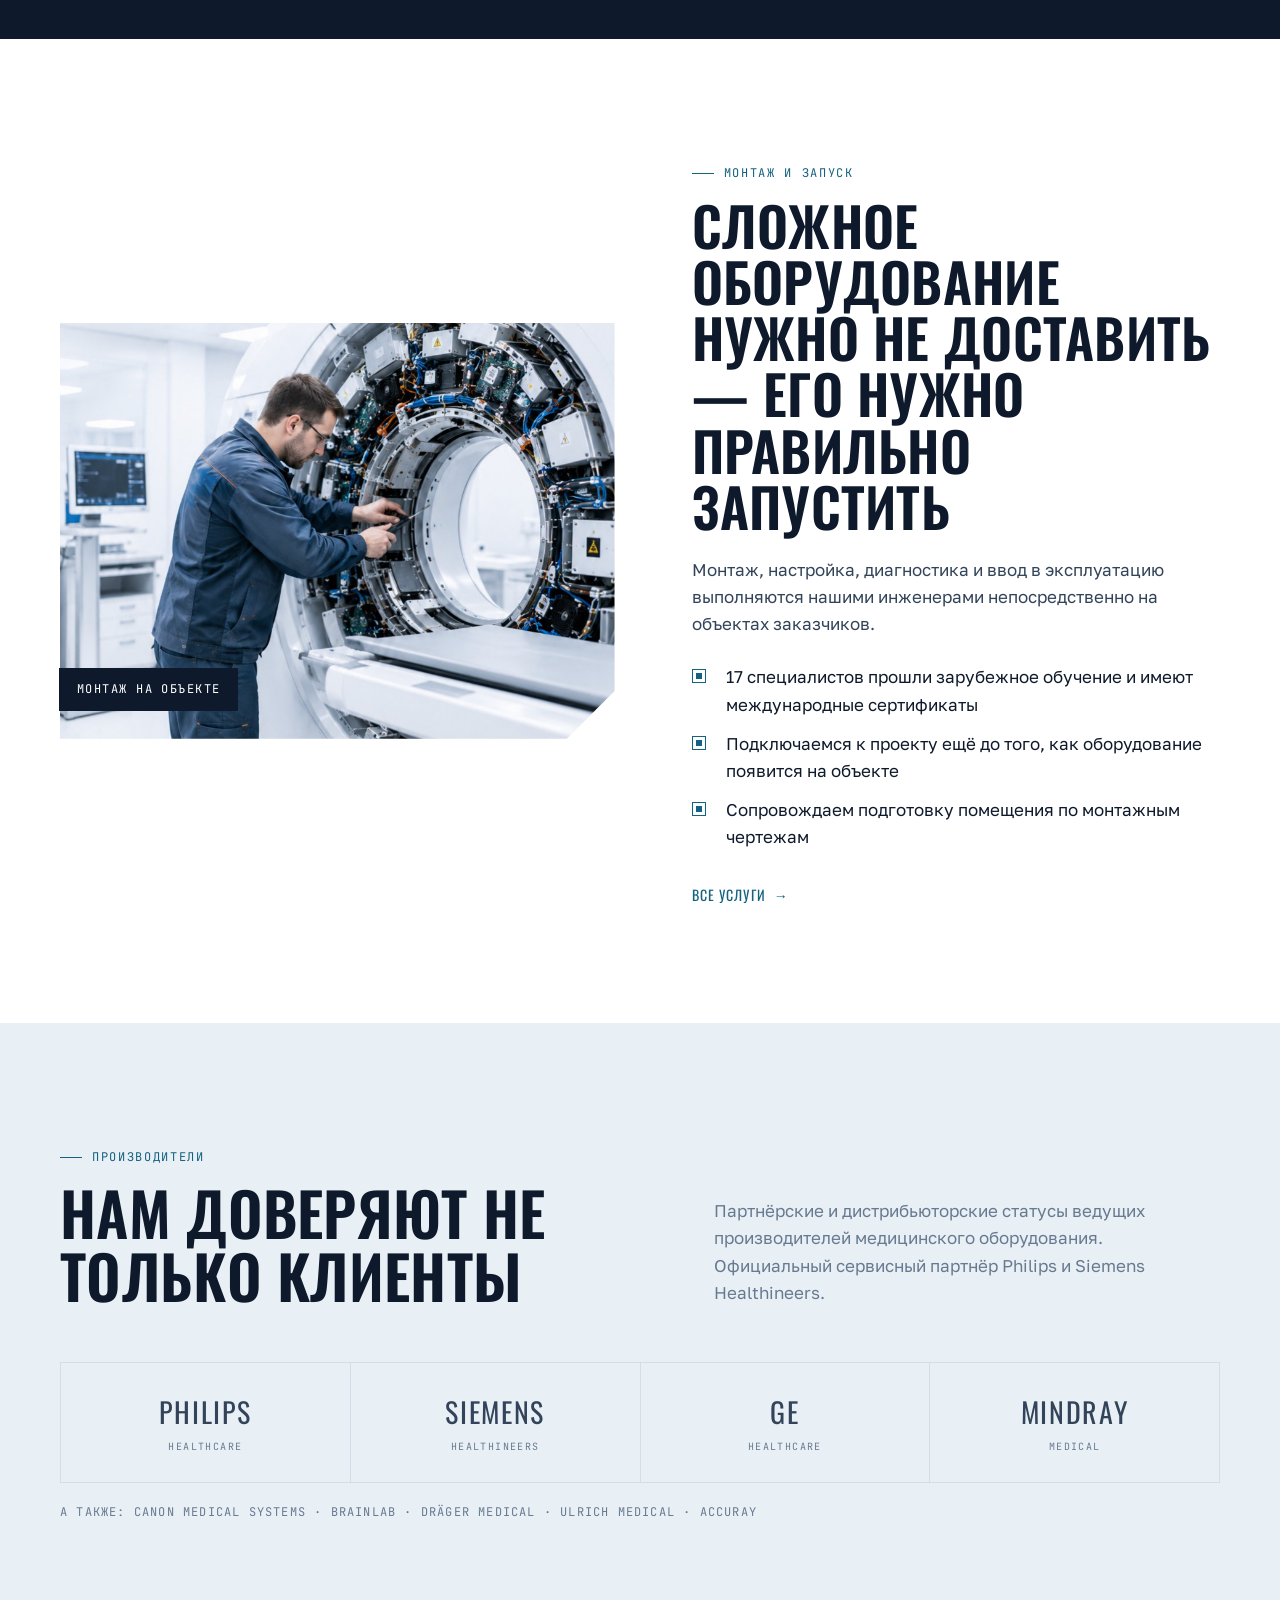
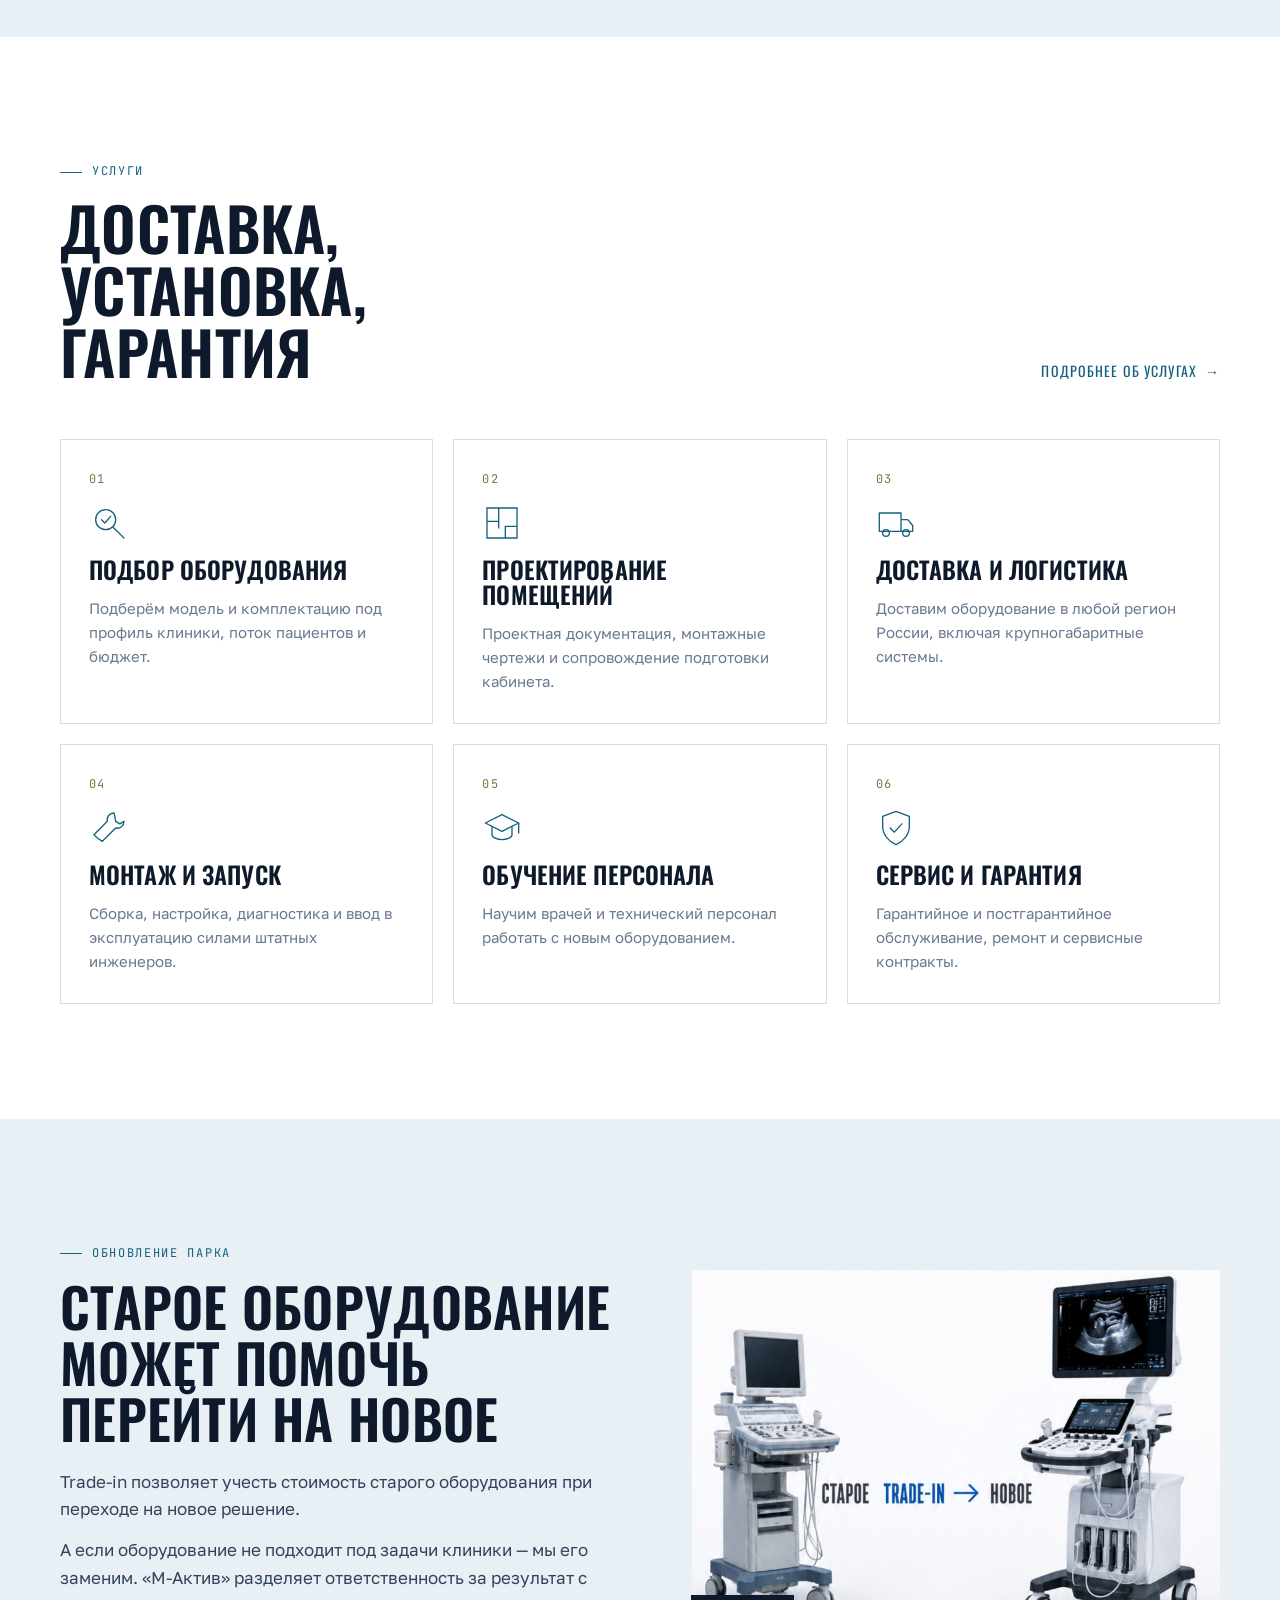
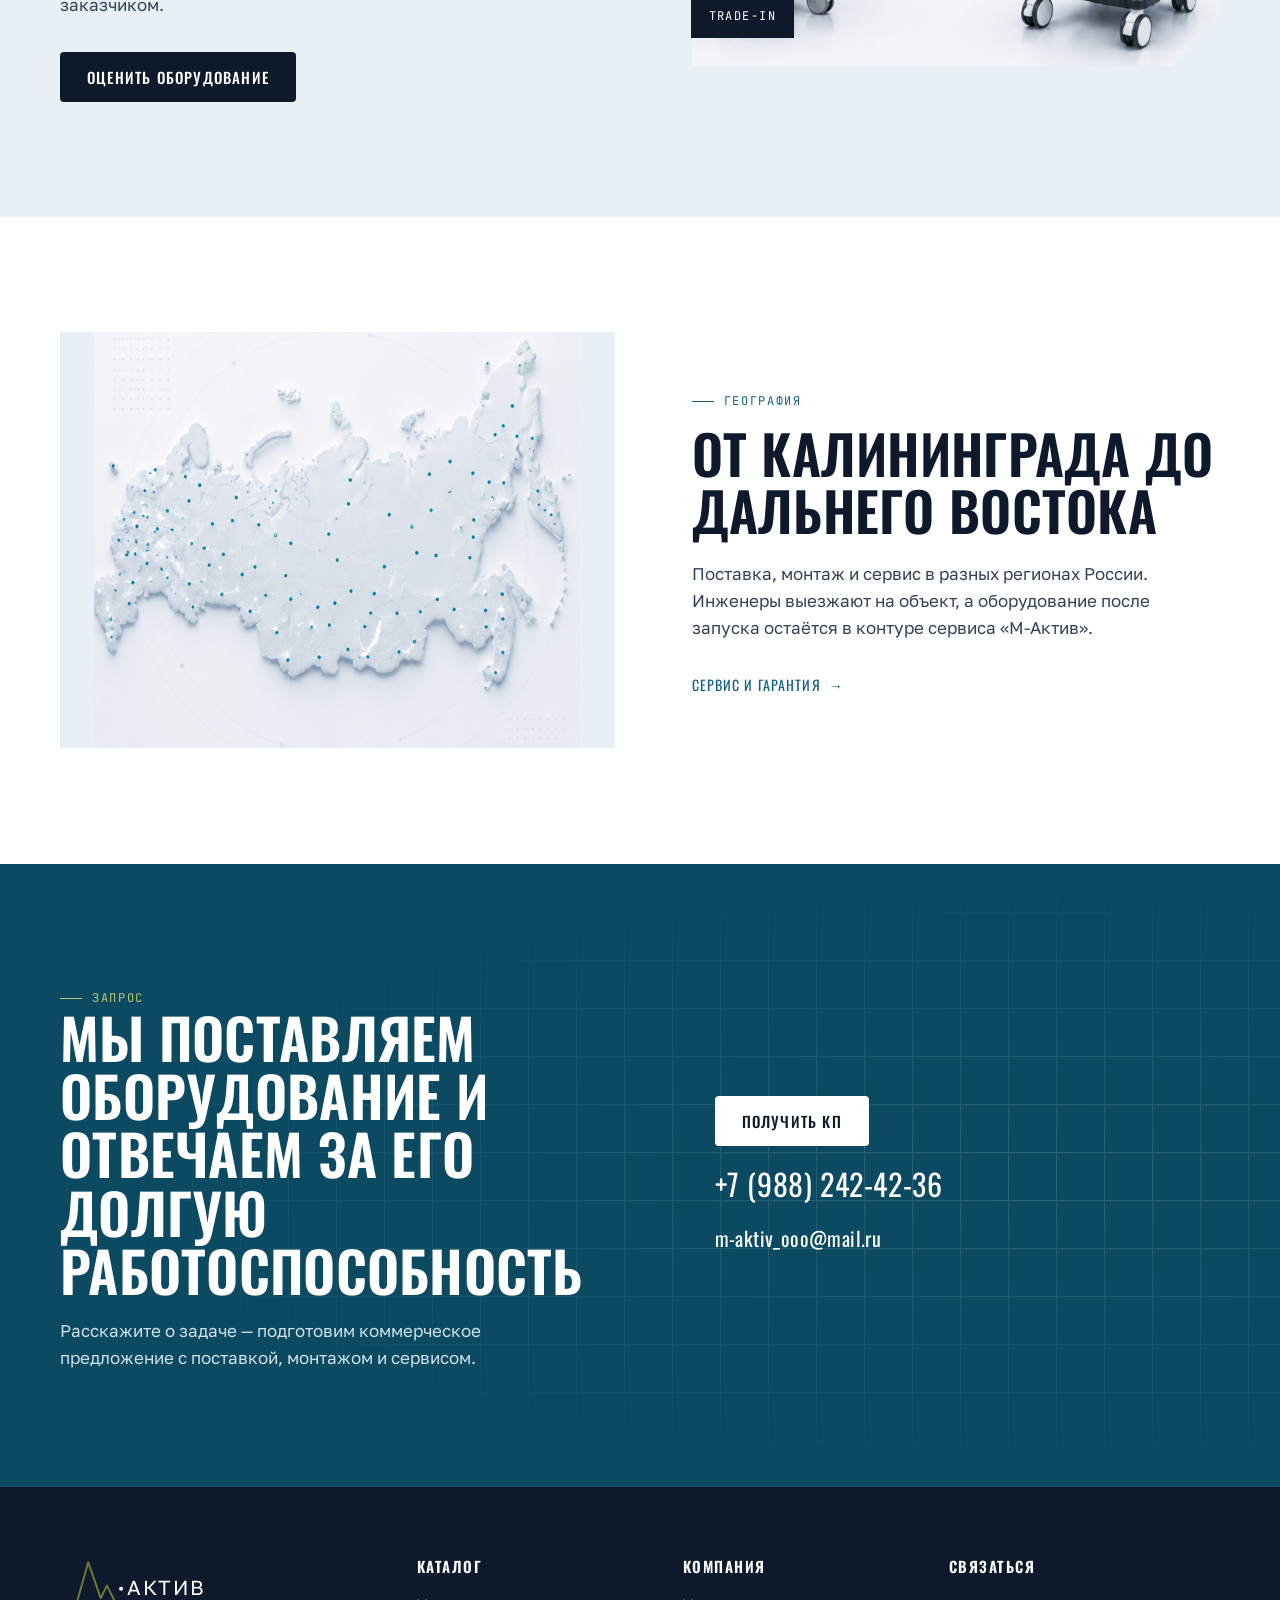
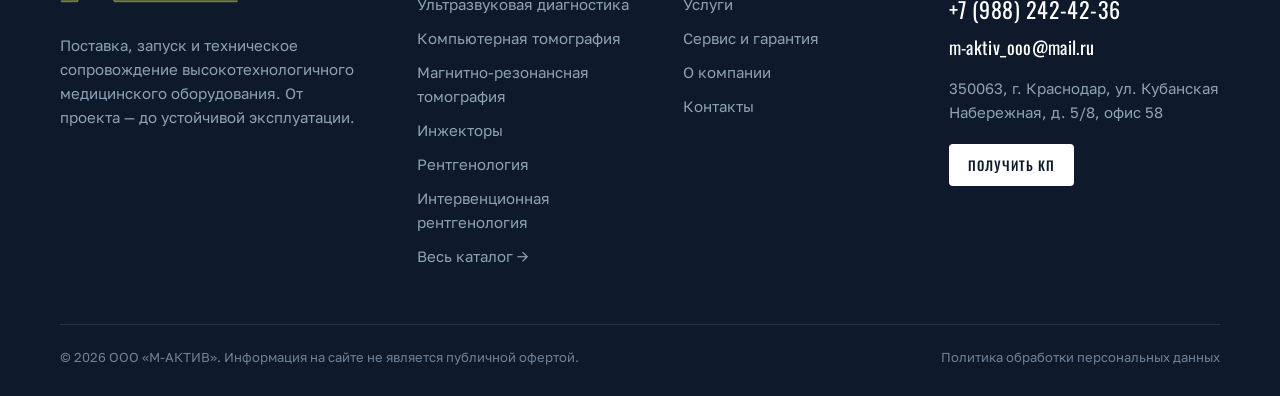
==== commit 836ccca0: "[agent] update: закрыть черновик сайта М-Актив от поисковиков Co-Authored-By: Claude Opus 5.5 <norep" ====
--- a/index.html
+++ b/index.html
@@ -3,6 +3,7 @@
 <head>
   <meta charset="utf-8">
   <meta name="viewport" content="width=device-width, initial-scale=1">
+  <meta name="robots" content="noindex, nofollow"><!-- ЧЕРНОВИК: убрать после утверждения Романом -->
   <title>М-Актив — поставка, монтаж и сервис медицинского оборудования</title>
   <meta name="description" content="ООО «М-Актив»: поставка, монтаж, запуск и сервис высокотехнологичного медицинского оборудования — УЗИ, КТ, МРТ, рентген, ангиография. Работаем по всей России.">
   <link rel="icon" href="assets/img/favicon.svg" type="image/svg+xml">
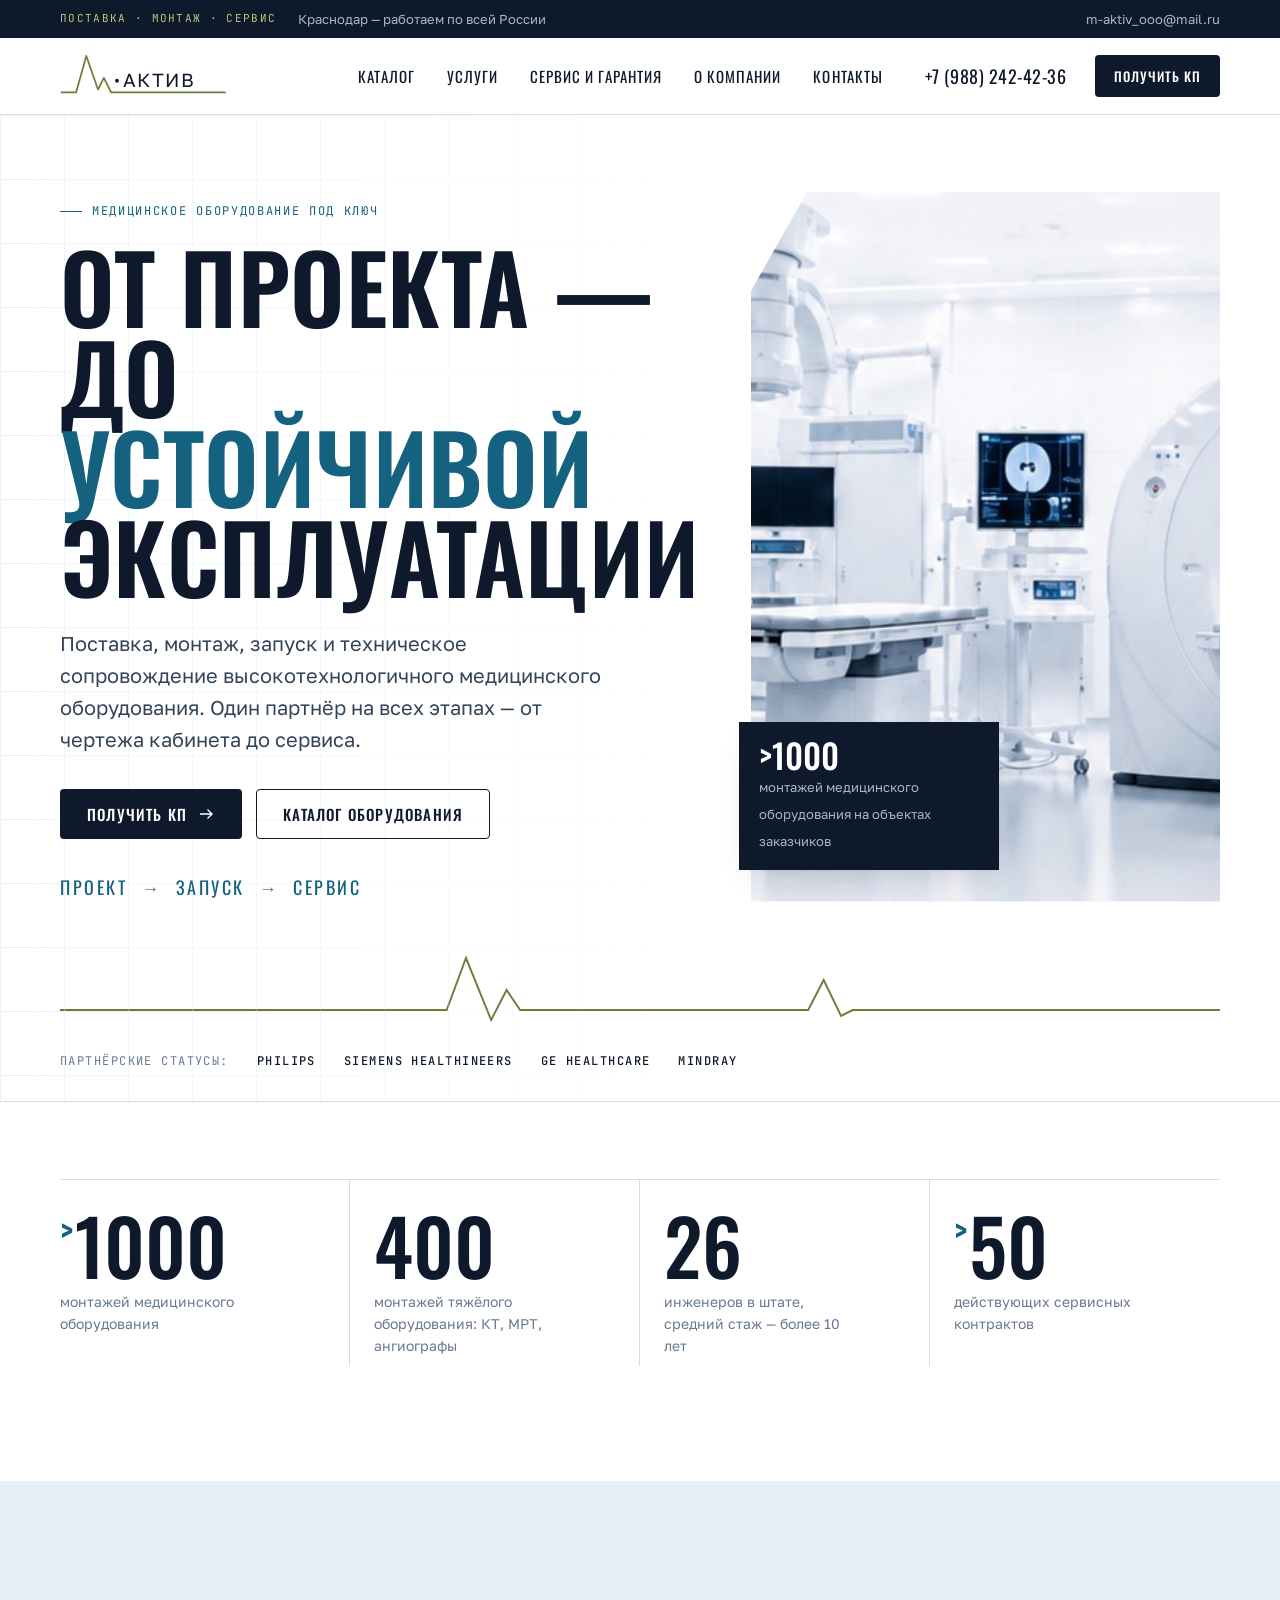
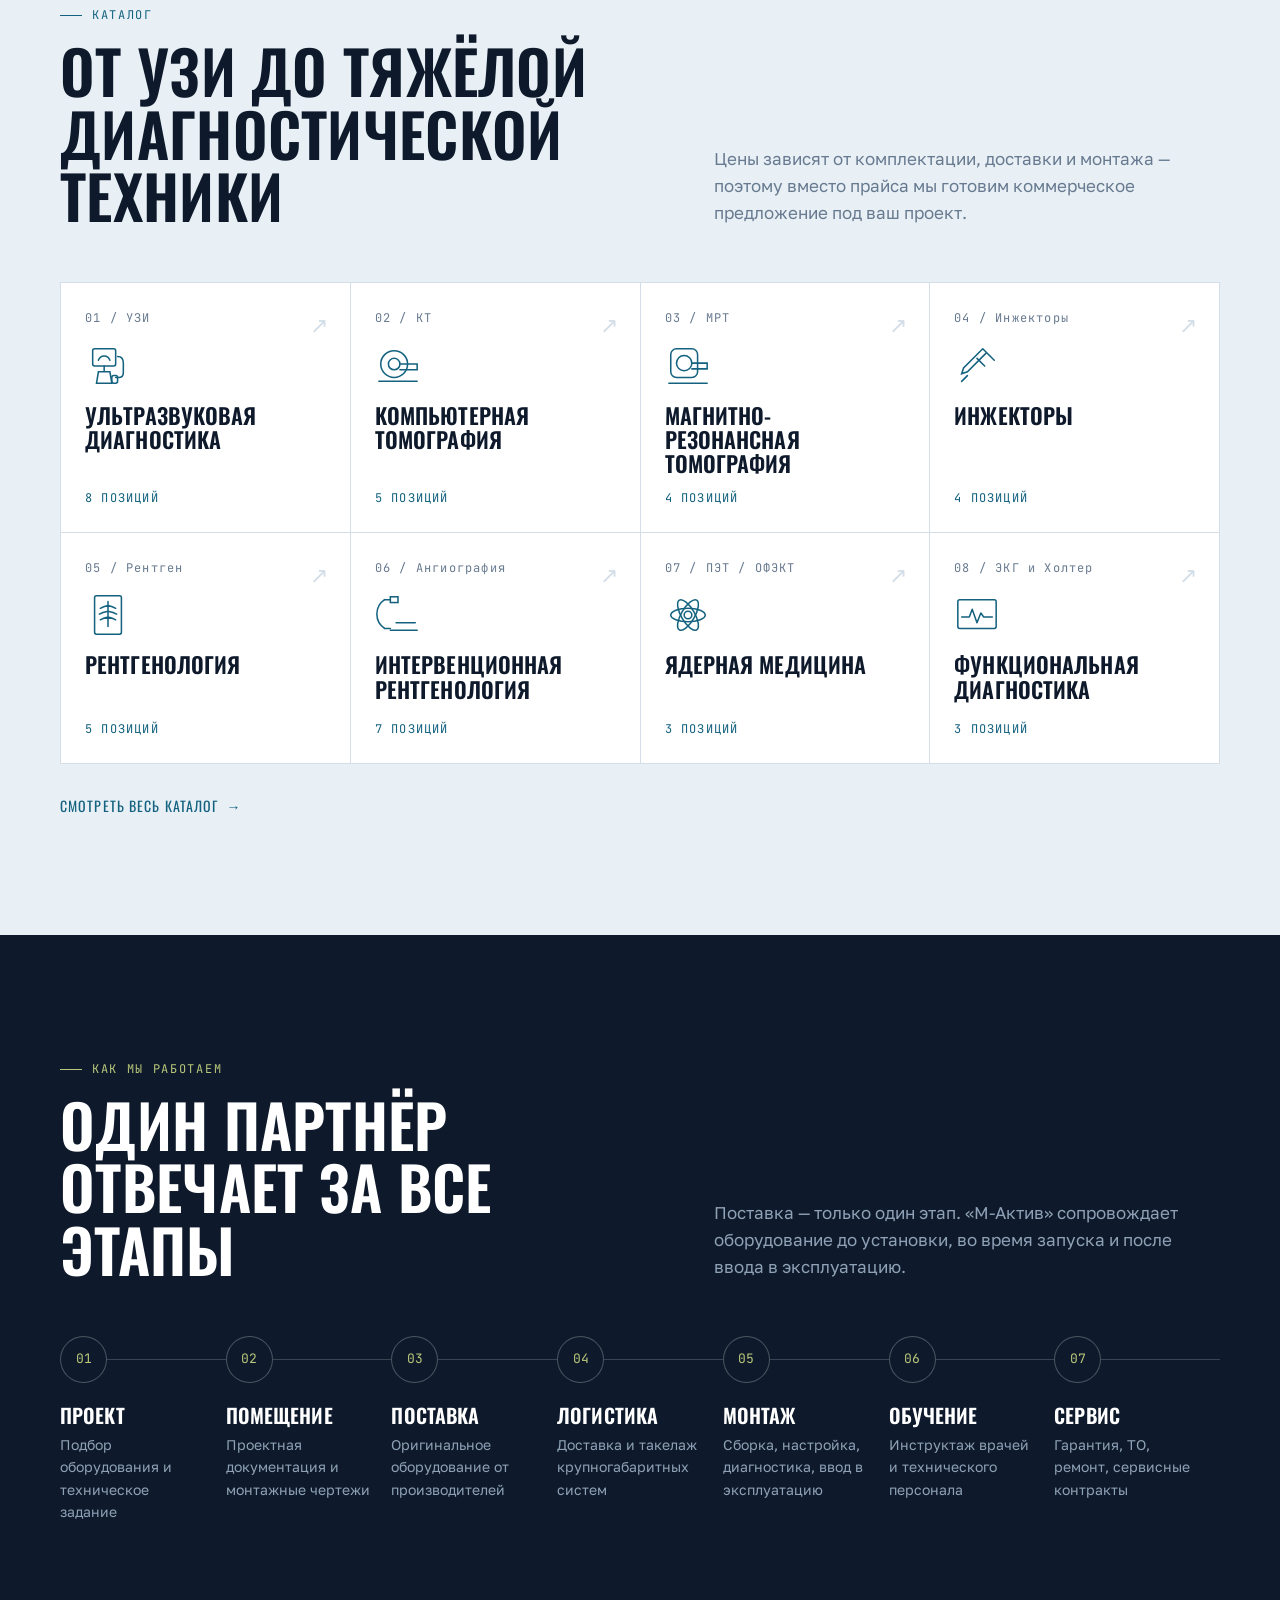
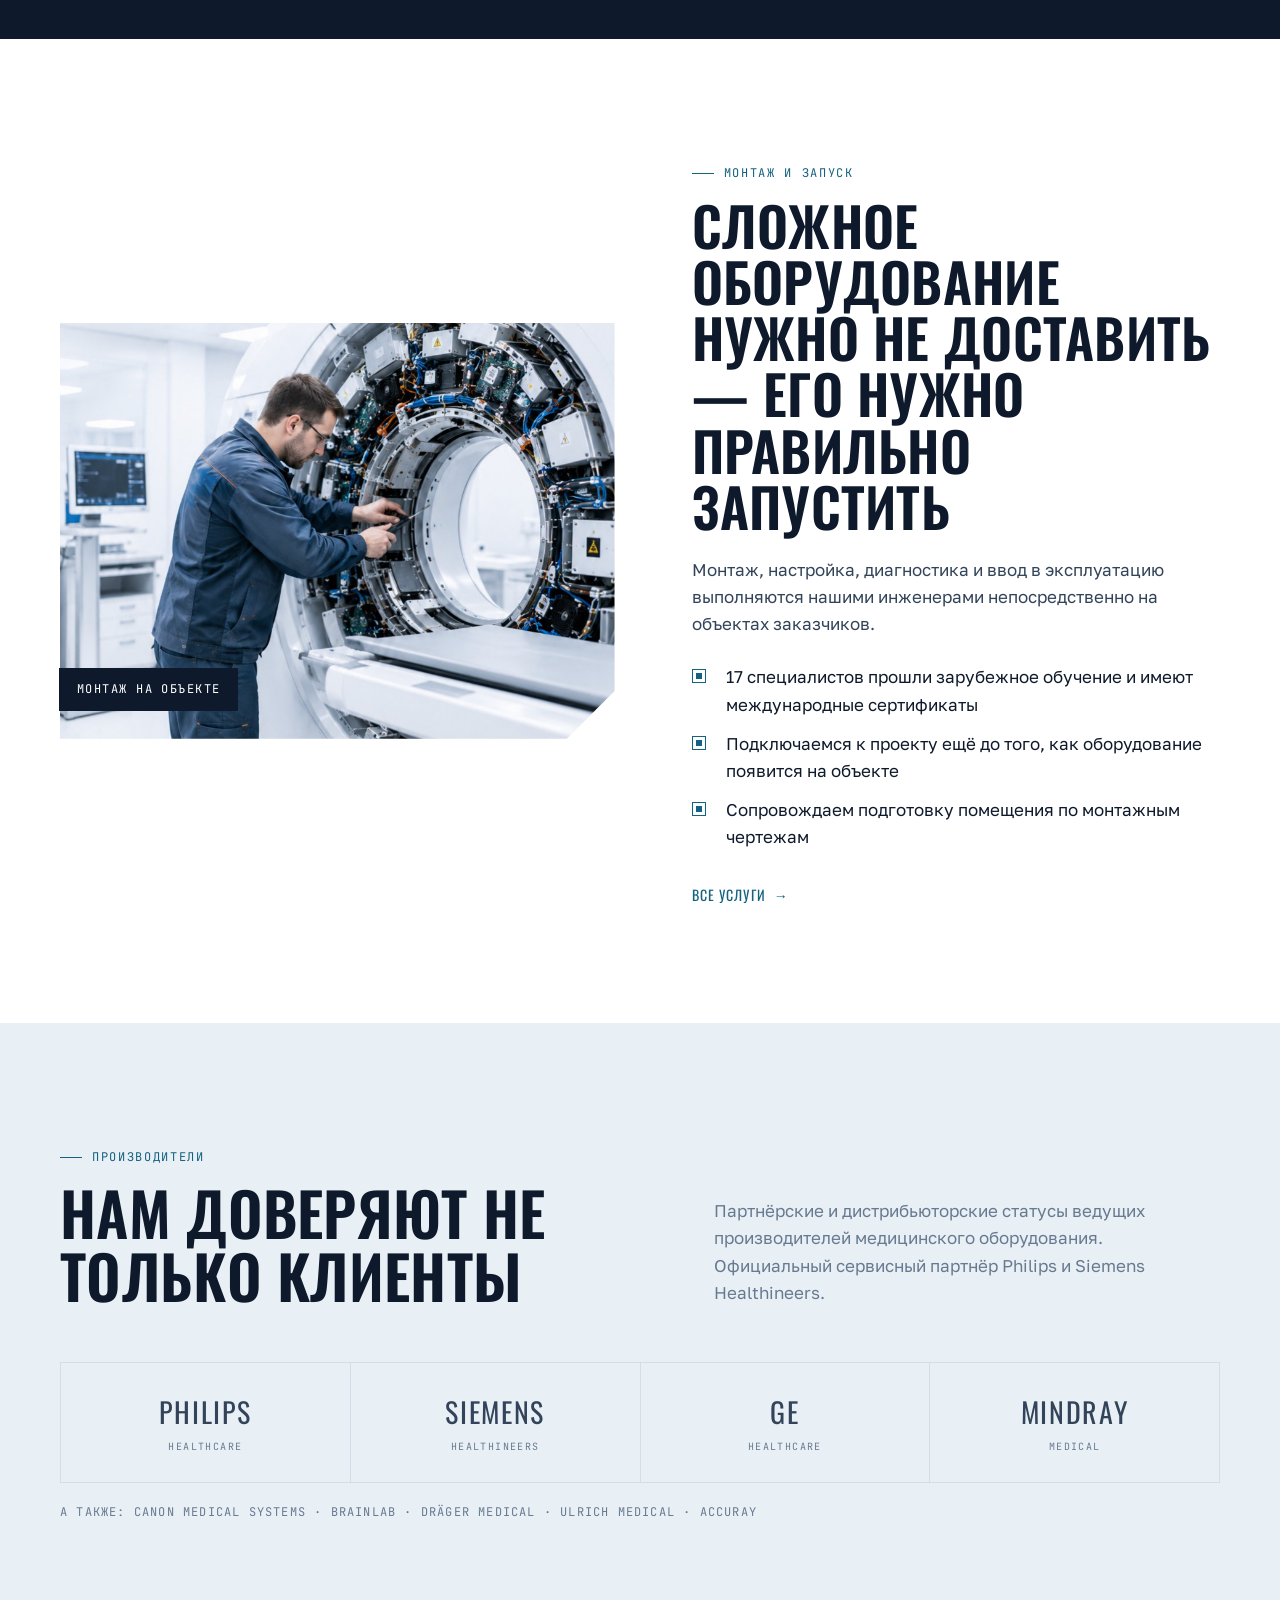
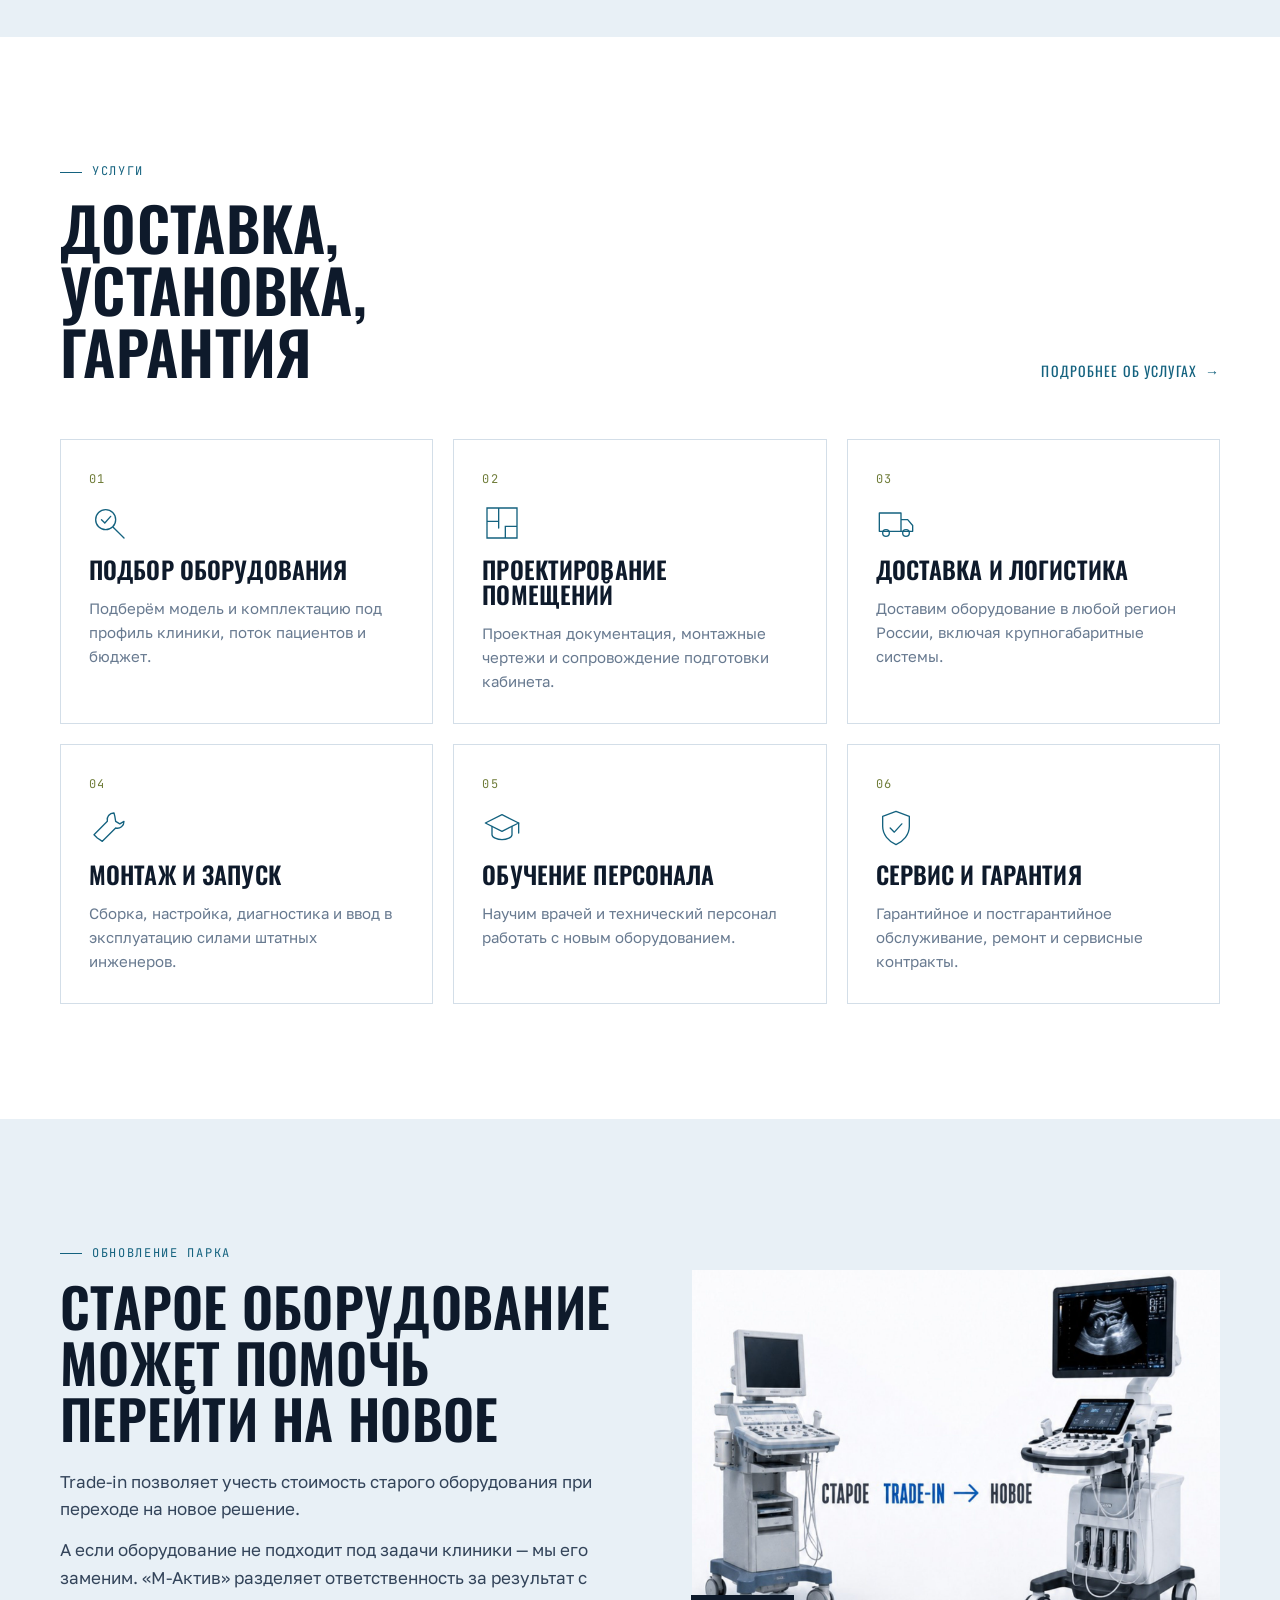
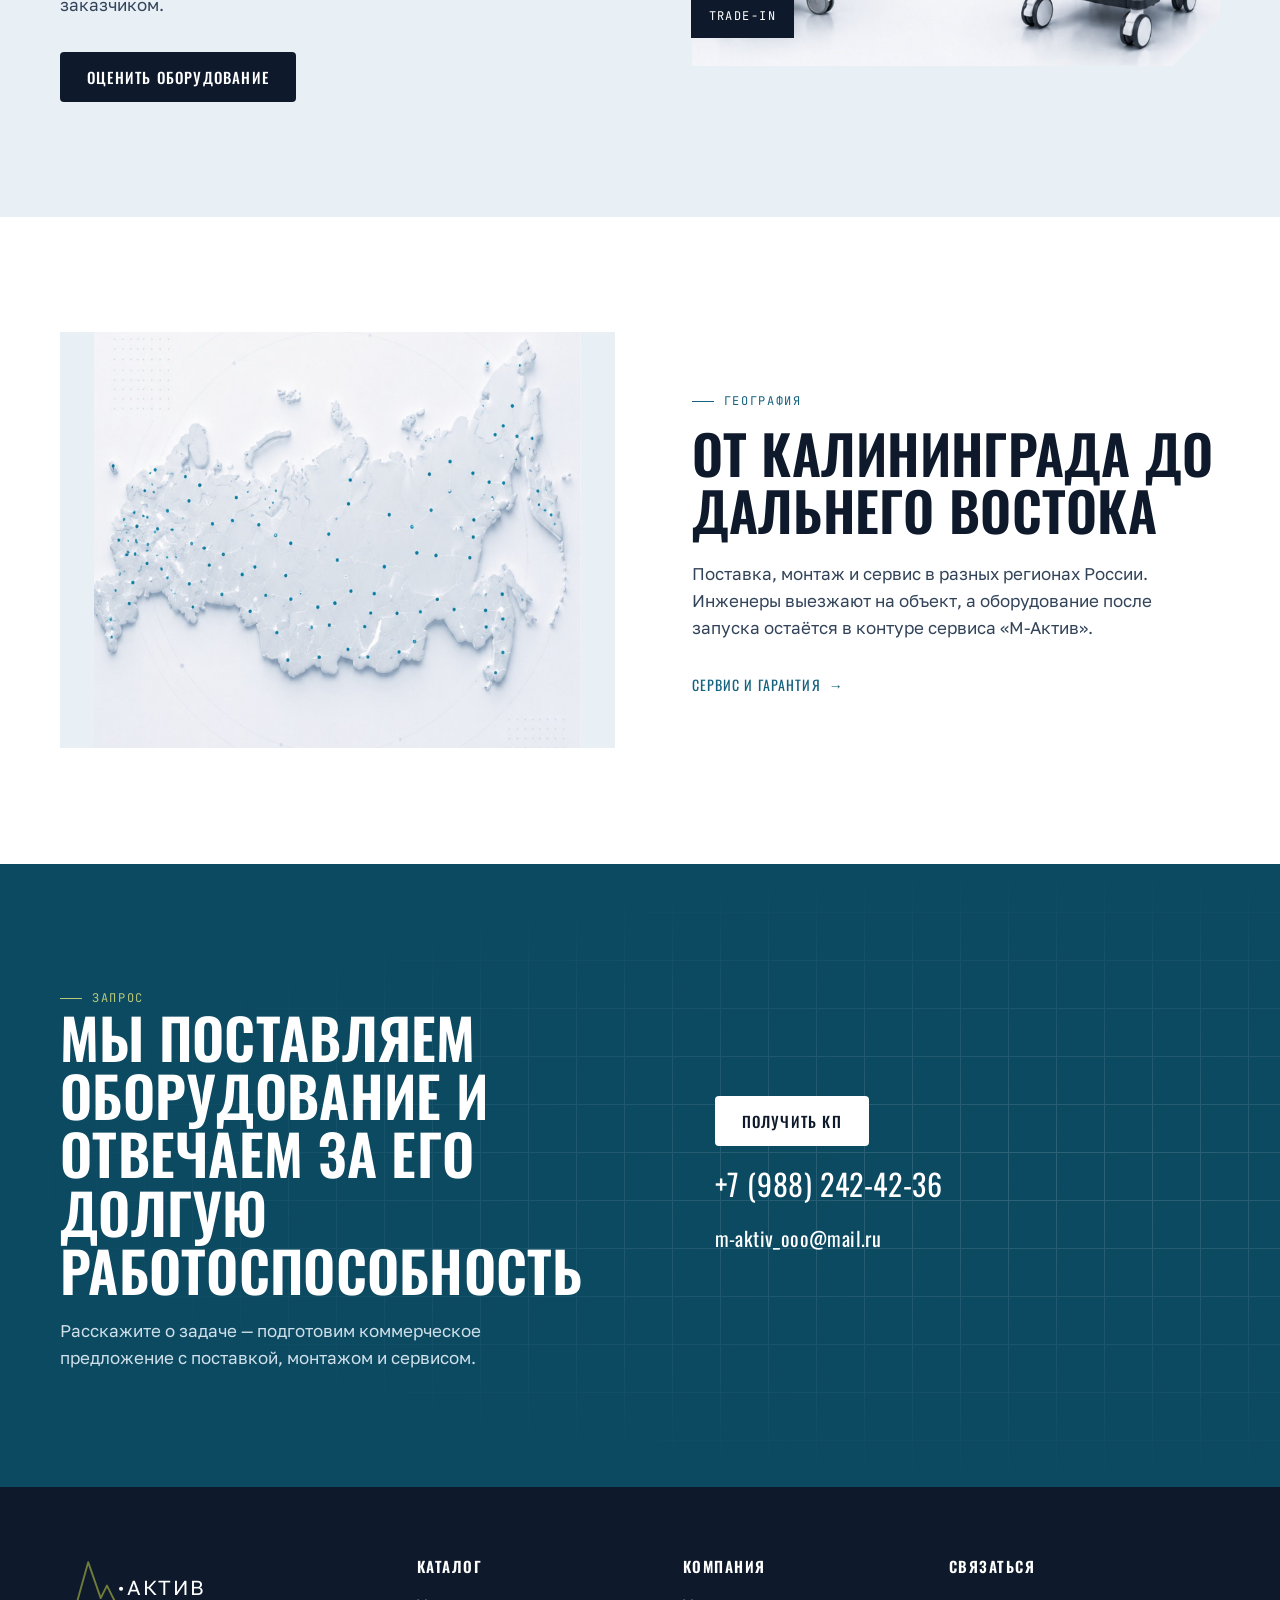
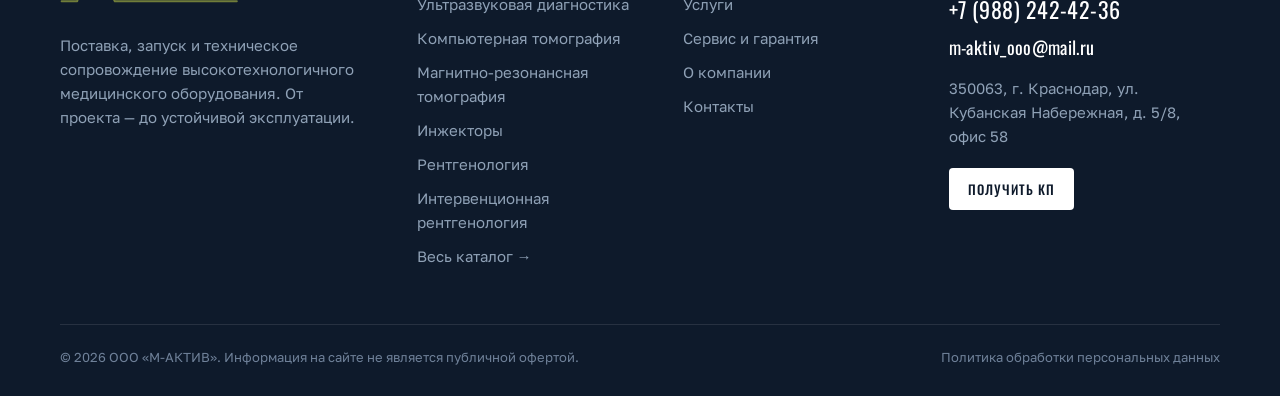
==== commit b29321c3: "[agent] update: шрифты М-Актив хранятся на сайте, без Google Fonts Co-Authored-By: Claude Opus 5.5 <" ====
--- a/index.html
+++ b/index.html
@@ -3,13 +3,10 @@
 <head>
   <meta charset="utf-8">
   <meta name="viewport" content="width=device-width, initial-scale=1">
-  <meta name="robots" content="noindex, nofollow"><!-- ЧЕРНОВИК: убрать после утверждения Романом -->
   <title>М-Актив — поставка, монтаж и сервис медицинского оборудования</title>
   <meta name="description" content="ООО «М-Актив»: поставка, монтаж, запуск и сервис высокотехнологичного медицинского оборудования — УЗИ, КТ, МРТ, рентген, ангиография. Работаем по всей России.">
   <link rel="icon" href="assets/img/favicon.svg" type="image/svg+xml">
-  <link rel="preconnect" href="https://fonts.googleapis.com">
-  <link rel="preconnect" href="https://fonts.gstatic.com" crossorigin>
-  <link href="https://fonts.googleapis.com/css2?family=Golos+Text:wght@400;500;600&family=JetBrains+Mono:wght@400;500&family=Oswald:wght@400;500;600&display=swap" rel="stylesheet">
+  <link rel="stylesheet" href="assets/css/fonts.css">
   <link rel="stylesheet" href="assets/css/style.css">
 </head>
 <body data-page="home">
--- a/assets/css/fonts.css
+++ b/assets/css/fonts.css
@@ -0,0 +1,129 @@
+/* Шрифты хранятся на сайте (без запросов к Google). Лицензия: SIL Open Font License 1.1 */
+@font-face {
+  font-family: 'Golos Text';
+  font-style: normal;
+  font-weight: 400;
+  font-display: swap;
+  src: url(../fonts/golos-text-cyrillic-f57bdd.woff2) format('woff2');
+  unicode-range: U+0301, U+0400-045F, U+0490-0491, U+04B0-04B1, U+2116;
+}
+@font-face {
+  font-family: 'Golos Text';
+  font-style: normal;
+  font-weight: 400;
+  font-display: swap;
+  src: url(../fonts/golos-text-latin-0defa2.woff2) format('woff2');
+  unicode-range: U+0000-00FF, U+0131, U+0152-0153, U+02BB-02BC, U+02C6, U+02DA, U+02DC, U+0304, U+0308, U+0329, U+2000-206F, U+20AC, U+2122, U+2191, U+2193, U+2212, U+2215, U+FEFF, U+FFFD;
+}
+@font-face {
+  font-family: 'Golos Text';
+  font-style: normal;
+  font-weight: 500;
+  font-display: swap;
+  src: url(../fonts/golos-text-cyrillic-f57bdd.woff2) format('woff2');
+  unicode-range: U+0301, U+0400-045F, U+0490-0491, U+04B0-04B1, U+2116;
+}
+@font-face {
+  font-family: 'Golos Text';
+  font-style: normal;
+  font-weight: 500;
+  font-display: swap;
+  src: url(../fonts/golos-text-latin-0defa2.woff2) format('woff2');
+  unicode-range: U+0000-00FF, U+0131, U+0152-0153, U+02BB-02BC, U+02C6, U+02DA, U+02DC, U+0304, U+0308, U+0329, U+2000-206F, U+20AC, U+2122, U+2191, U+2193, U+2212, U+2215, U+FEFF, U+FFFD;
+}
+@font-face {
+  font-family: 'Golos Text';
+  font-style: normal;
+  font-weight: 600;
+  font-display: swap;
+  src: url(../fonts/golos-text-cyrillic-f57bdd.woff2) format('woff2');
+  unicode-range: U+0301, U+0400-045F, U+0490-0491, U+04B0-04B1, U+2116;
+}
+@font-face {
+  font-family: 'Golos Text';
+  font-style: normal;
+  font-weight: 600;
+  font-display: swap;
+  src: url(../fonts/golos-text-latin-0defa2.woff2) format('woff2');
+  unicode-range: U+0000-00FF, U+0131, U+0152-0153, U+02BB-02BC, U+02C6, U+02DA, U+02DC, U+0304, U+0308, U+0329, U+2000-206F, U+20AC, U+2122, U+2191, U+2193, U+2212, U+2215, U+FEFF, U+FFFD;
+}
+@font-face {
+  font-family: 'JetBrains Mono';
+  font-style: normal;
+  font-weight: 400;
+  font-display: swap;
+  src: url(../fonts/jetbrains-mono-cyrillic-b1b041.woff2) format('woff2');
+  unicode-range: U+0301, U+0400-045F, U+0490-0491, U+04B0-04B1, U+2116;
+}
+@font-face {
+  font-family: 'JetBrains Mono';
+  font-style: normal;
+  font-weight: 400;
+  font-display: swap;
+  src: url(../fonts/jetbrains-mono-latin-480c06.woff2) format('woff2');
+  unicode-range: U+0000-00FF, U+0131, U+0152-0153, U+02BB-02BC, U+02C6, U+02DA, U+02DC, U+0304, U+0308, U+0329, U+2000-206F, U+20AC, U+2122, U+2191, U+2193, U+2212, U+2215, U+FEFF, U+FFFD;
+}
+@font-face {
+  font-family: 'JetBrains Mono';
+  font-style: normal;
+  font-weight: 500;
+  font-display: swap;
+  src: url(../fonts/jetbrains-mono-cyrillic-b1b041.woff2) format('woff2');
+  unicode-range: U+0301, U+0400-045F, U+0490-0491, U+04B0-04B1, U+2116;
+}
+@font-face {
+  font-family: 'JetBrains Mono';
+  font-style: normal;
+  font-weight: 500;
+  font-display: swap;
+  src: url(../fonts/jetbrains-mono-latin-480c06.woff2) format('woff2');
+  unicode-range: U+0000-00FF, U+0131, U+0152-0153, U+02BB-02BC, U+02C6, U+02DA, U+02DC, U+0304, U+0308, U+0329, U+2000-206F, U+20AC, U+2122, U+2191, U+2193, U+2212, U+2215, U+FEFF, U+FFFD;
+}
+@font-face {
+  font-family: 'Oswald';
+  font-style: normal;
+  font-weight: 400;
+  font-display: swap;
+  src: url(../fonts/oswald-cyrillic-db2216.woff2) format('woff2');
+  unicode-range: U+0301, U+0400-045F, U+0490-0491, U+04B0-04B1, U+2116;
+}
+@font-face {
+  font-family: 'Oswald';
+  font-style: normal;
+  font-weight: 400;
+  font-display: swap;
+  src: url(../fonts/oswald-latin-ed56cb.woff2) format('woff2');
+  unicode-range: U+0000-00FF, U+0131, U+0152-0153, U+02BB-02BC, U+02C6, U+02DA, U+02DC, U+0304, U+0308, U+0329, U+2000-206F, U+20AC, U+2122, U+2191, U+2193, U+2212, U+2215, U+FEFF, U+FFFD;
+}
+@font-face {
+  font-family: 'Oswald';
+  font-style: normal;
+  font-weight: 500;
+  font-display: swap;
+  src: url(../fonts/oswald-cyrillic-db2216.woff2) format('woff2');
+  unicode-range: U+0301, U+0400-045F, U+0490-0491, U+04B0-04B1, U+2116;
+}
+@font-face {
+  font-family: 'Oswald';
+  font-style: normal;
+  font-weight: 500;
+  font-display: swap;
+  src: url(../fonts/oswald-latin-ed56cb.woff2) format('woff2');
+  unicode-range: U+0000-00FF, U+0131, U+0152-0153, U+02BB-02BC, U+02C6, U+02DA, U+02DC, U+0304, U+0308, U+0329, U+2000-206F, U+20AC, U+2122, U+2191, U+2193, U+2212, U+2215, U+FEFF, U+FFFD;
+}
+@font-face {
+  font-family: 'Oswald';
+  font-style: normal;
+  font-weight: 600;
+  font-display: swap;
+  src: url(../fonts/oswald-cyrillic-db2216.woff2) format('woff2');
+  unicode-range: U+0301, U+0400-045F, U+0490-0491, U+04B0-04B1, U+2116;
+}
+@font-face {
+  font-family: 'Oswald';
+  font-style: normal;
+  font-weight: 600;
+  font-display: swap;
+  src: url(../fonts/oswald-latin-ed56cb.woff2) format('woff2');
+  unicode-range: U+0000-00FF, U+0131, U+0152-0153, U+02BB-02BC, U+02C6, U+02DA, U+02DC, U+0304, U+0308, U+0329, U+2000-206F, U+20AC, U+2122, U+2191, U+2193, U+2212, U+2215, U+FEFF, U+FFFD;
+}
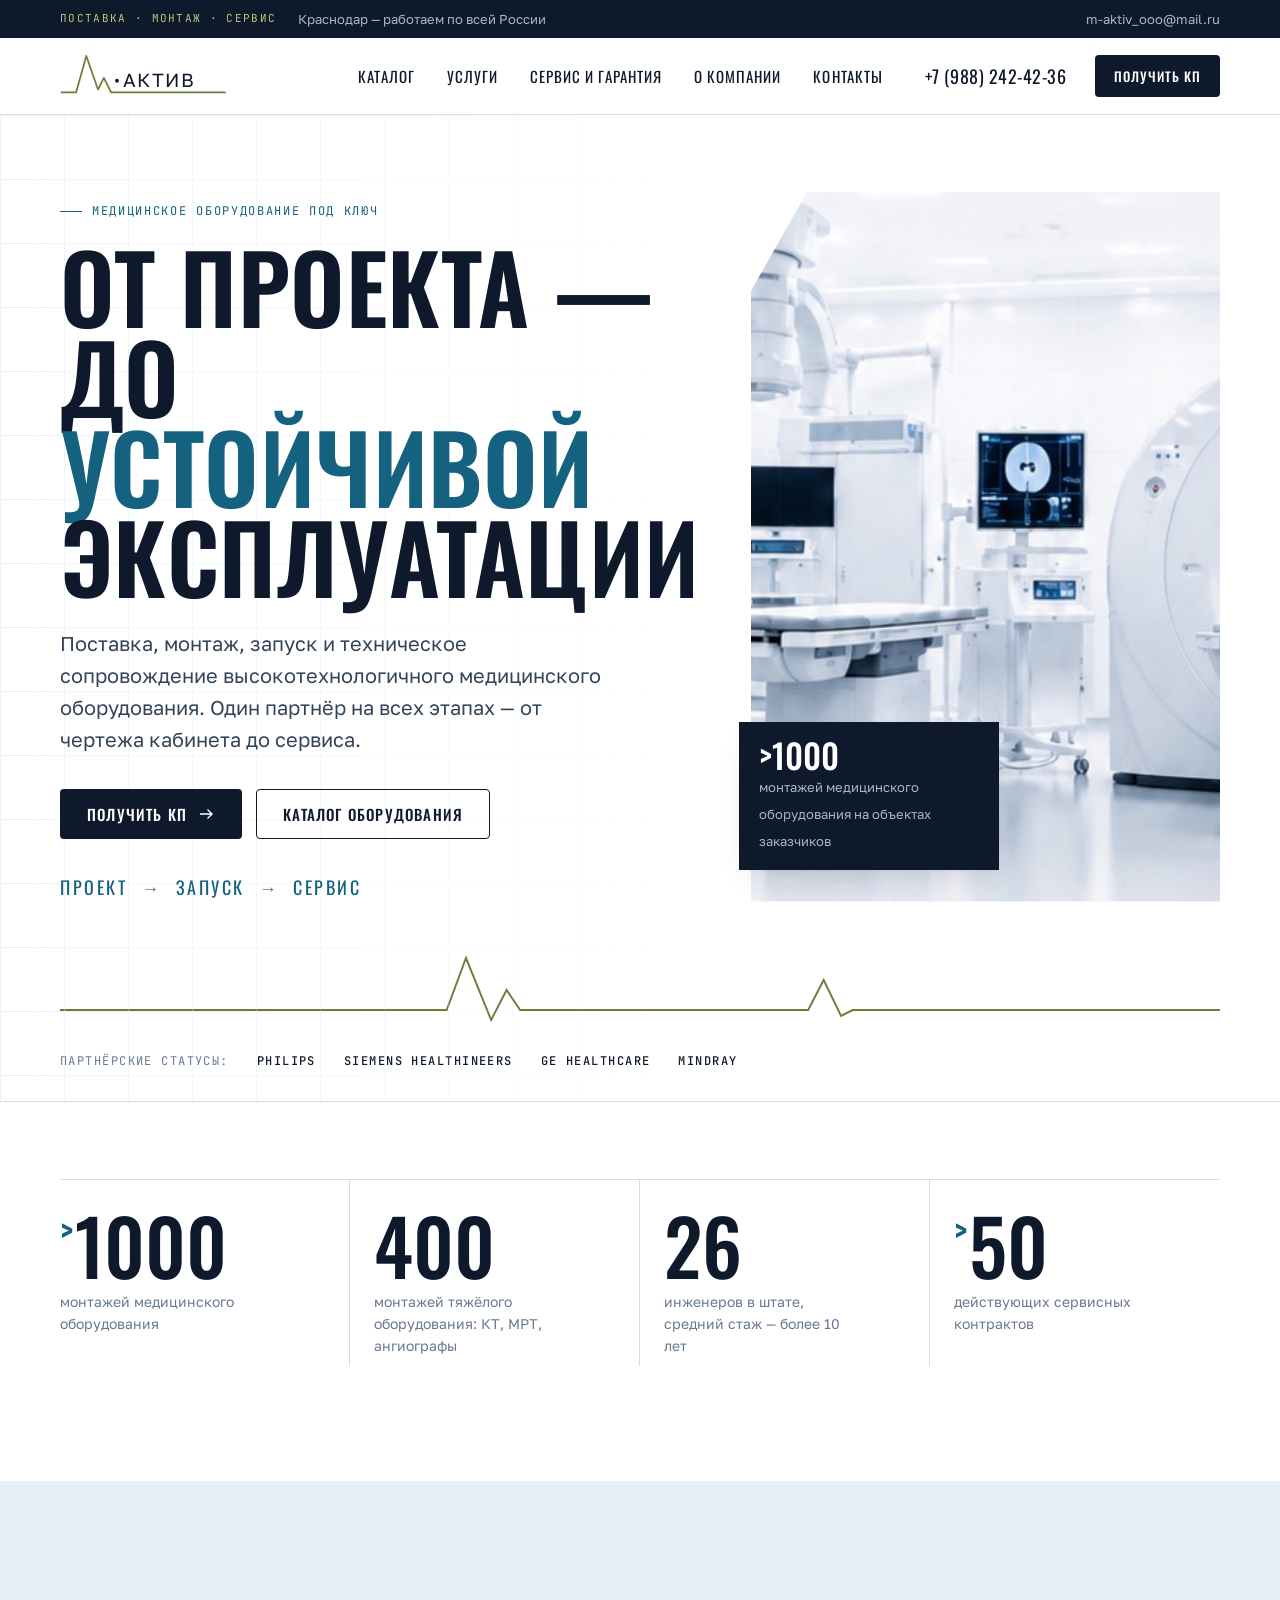
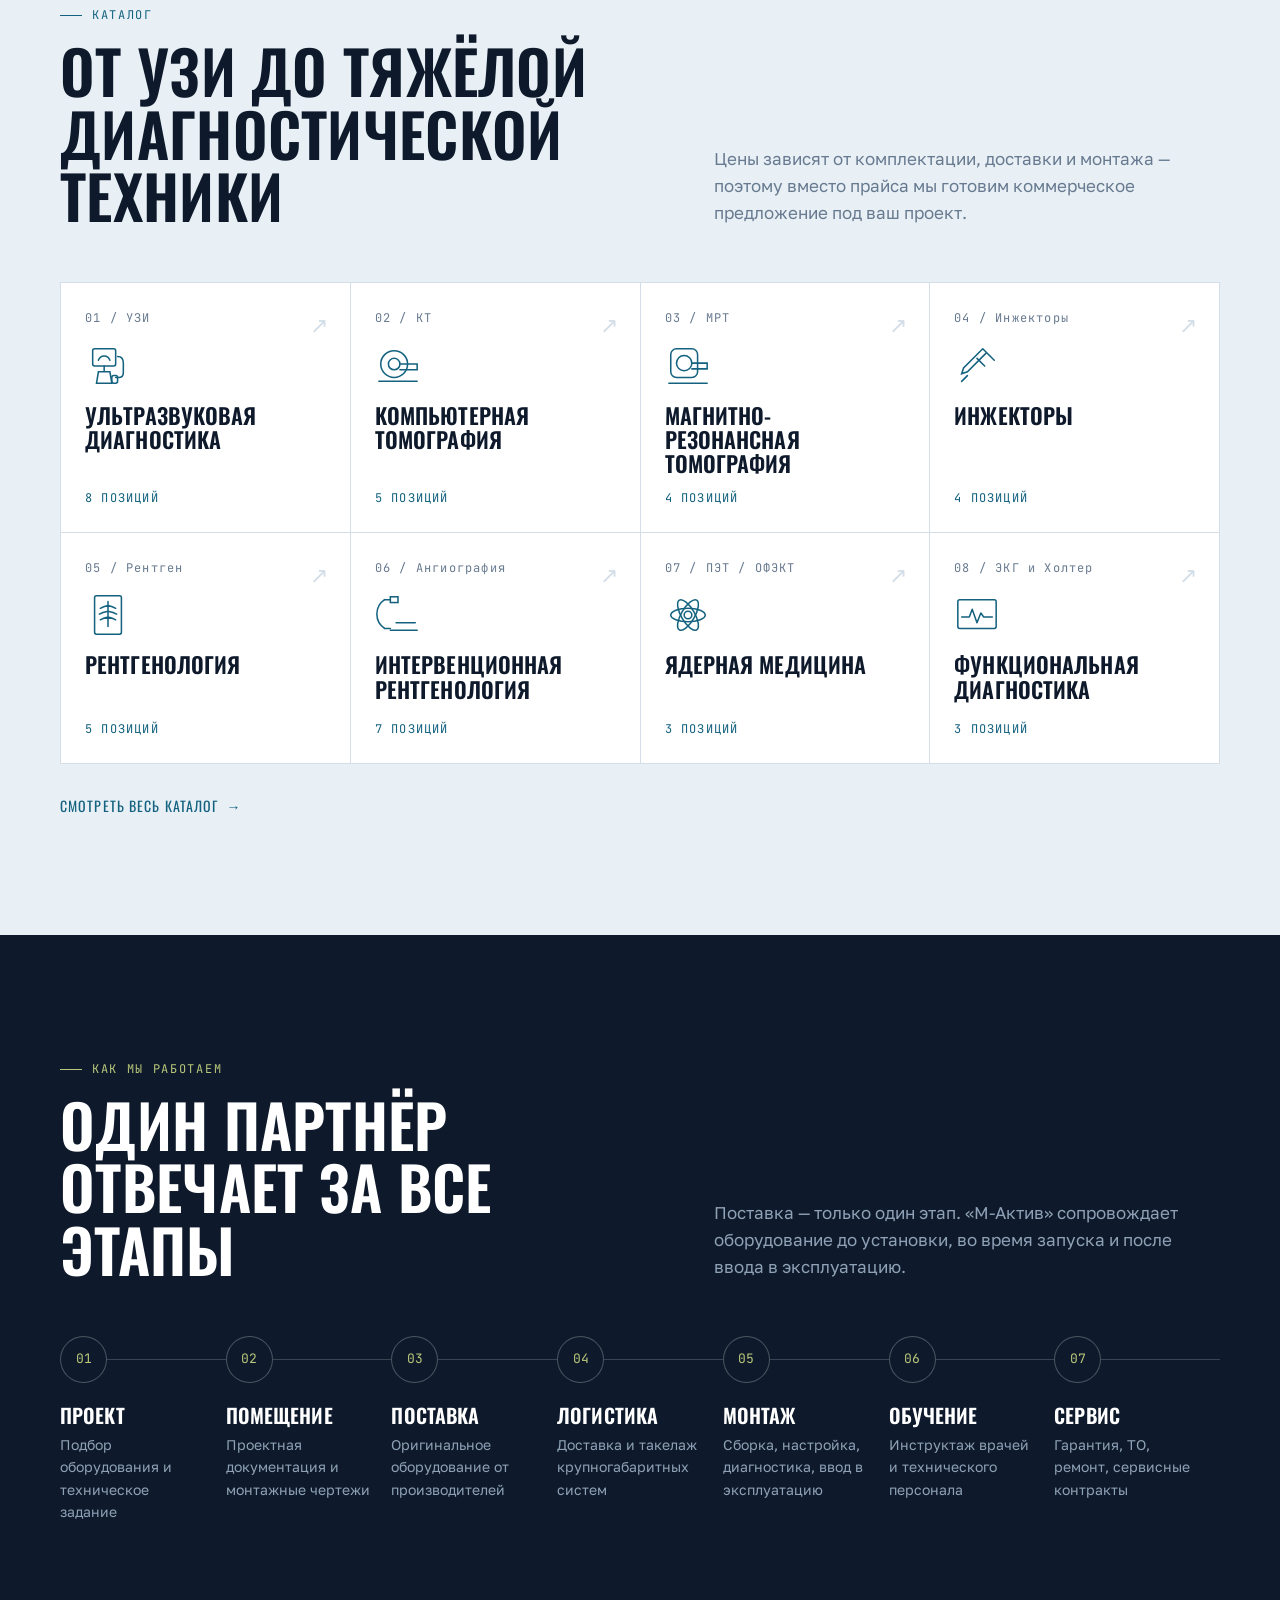
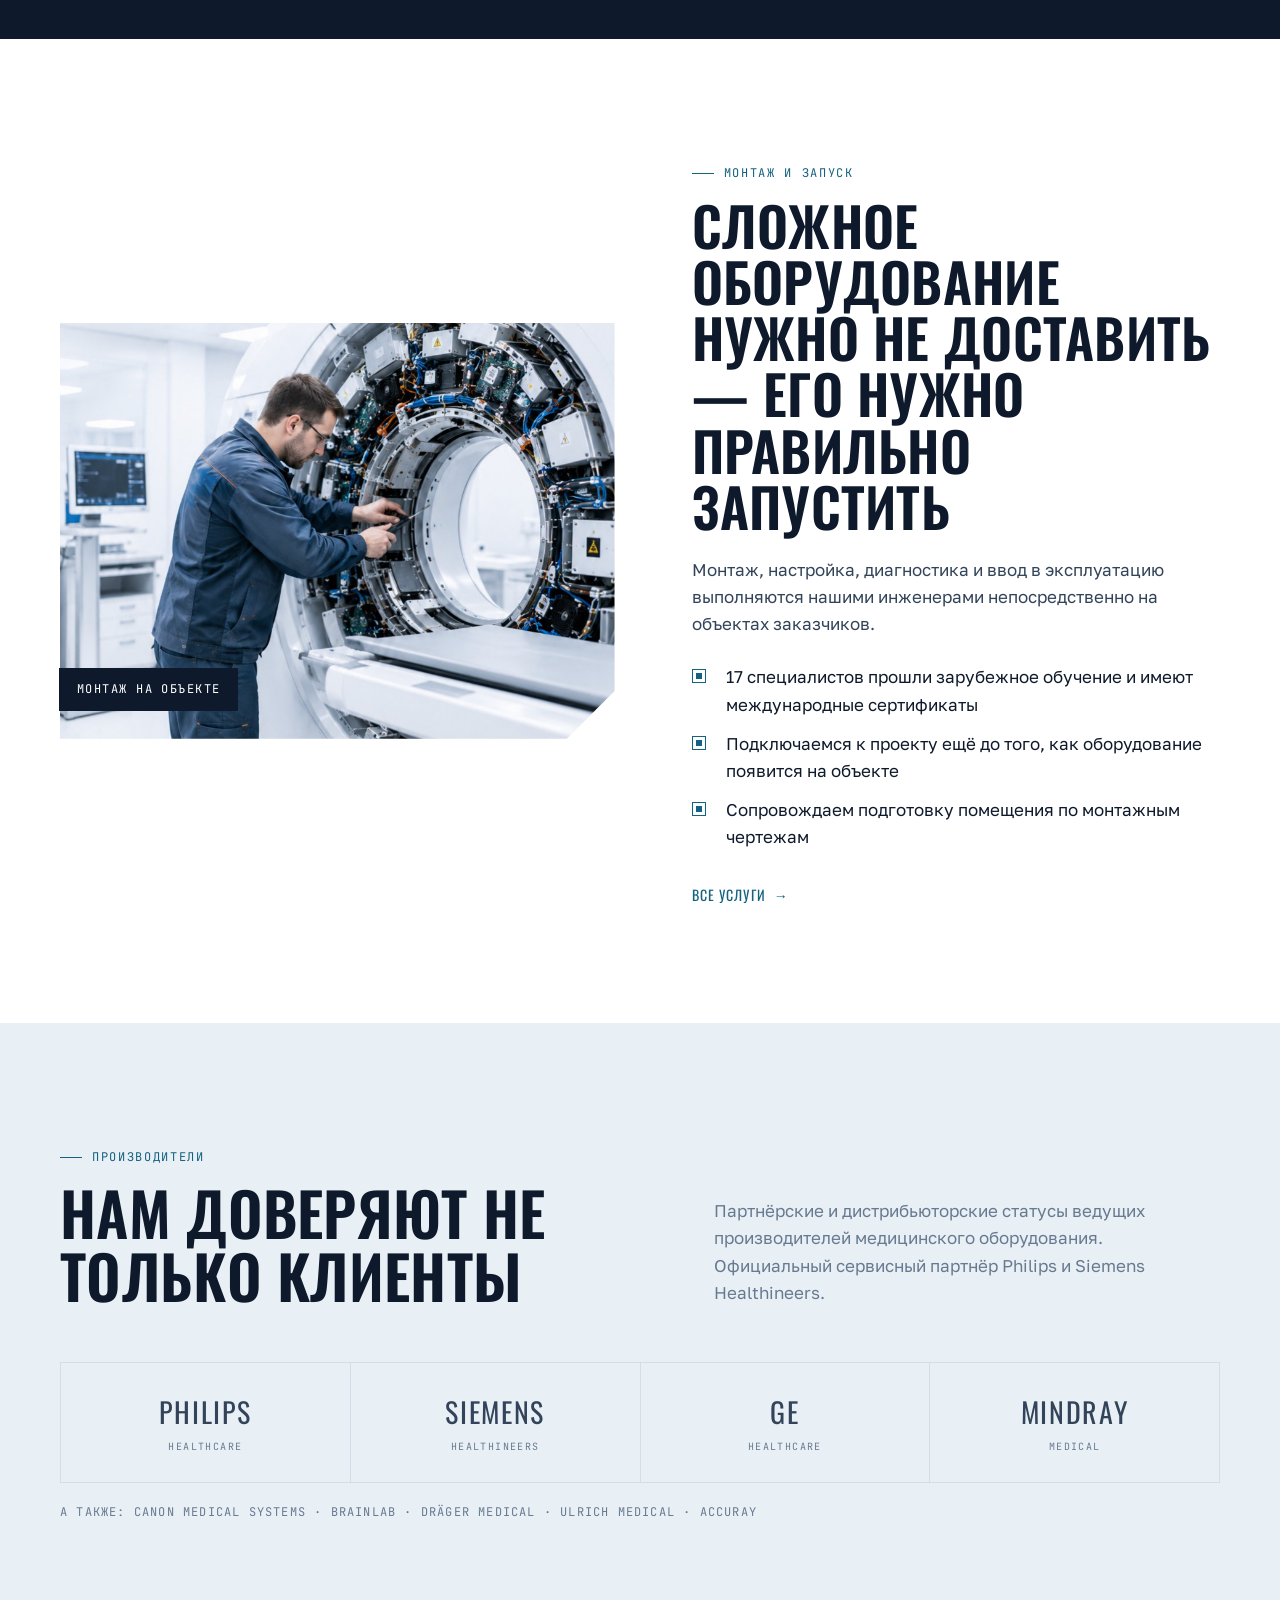
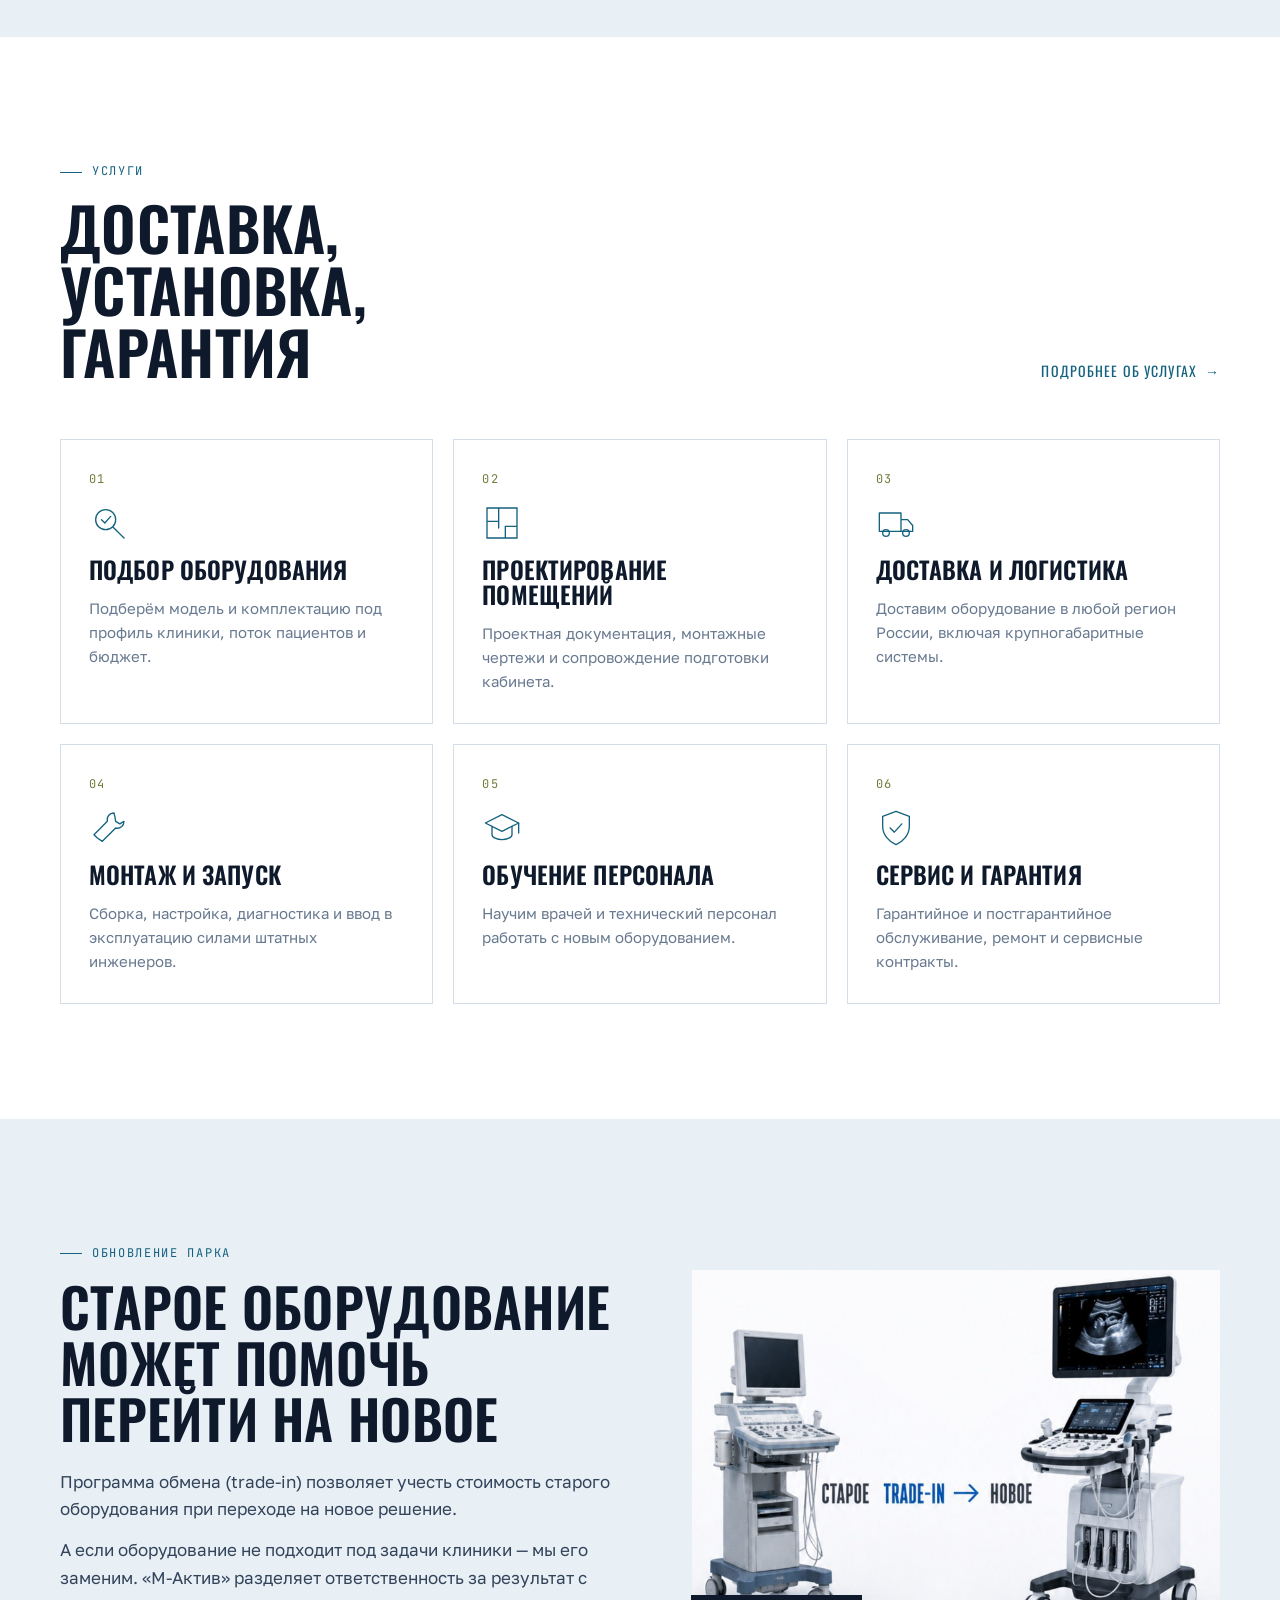
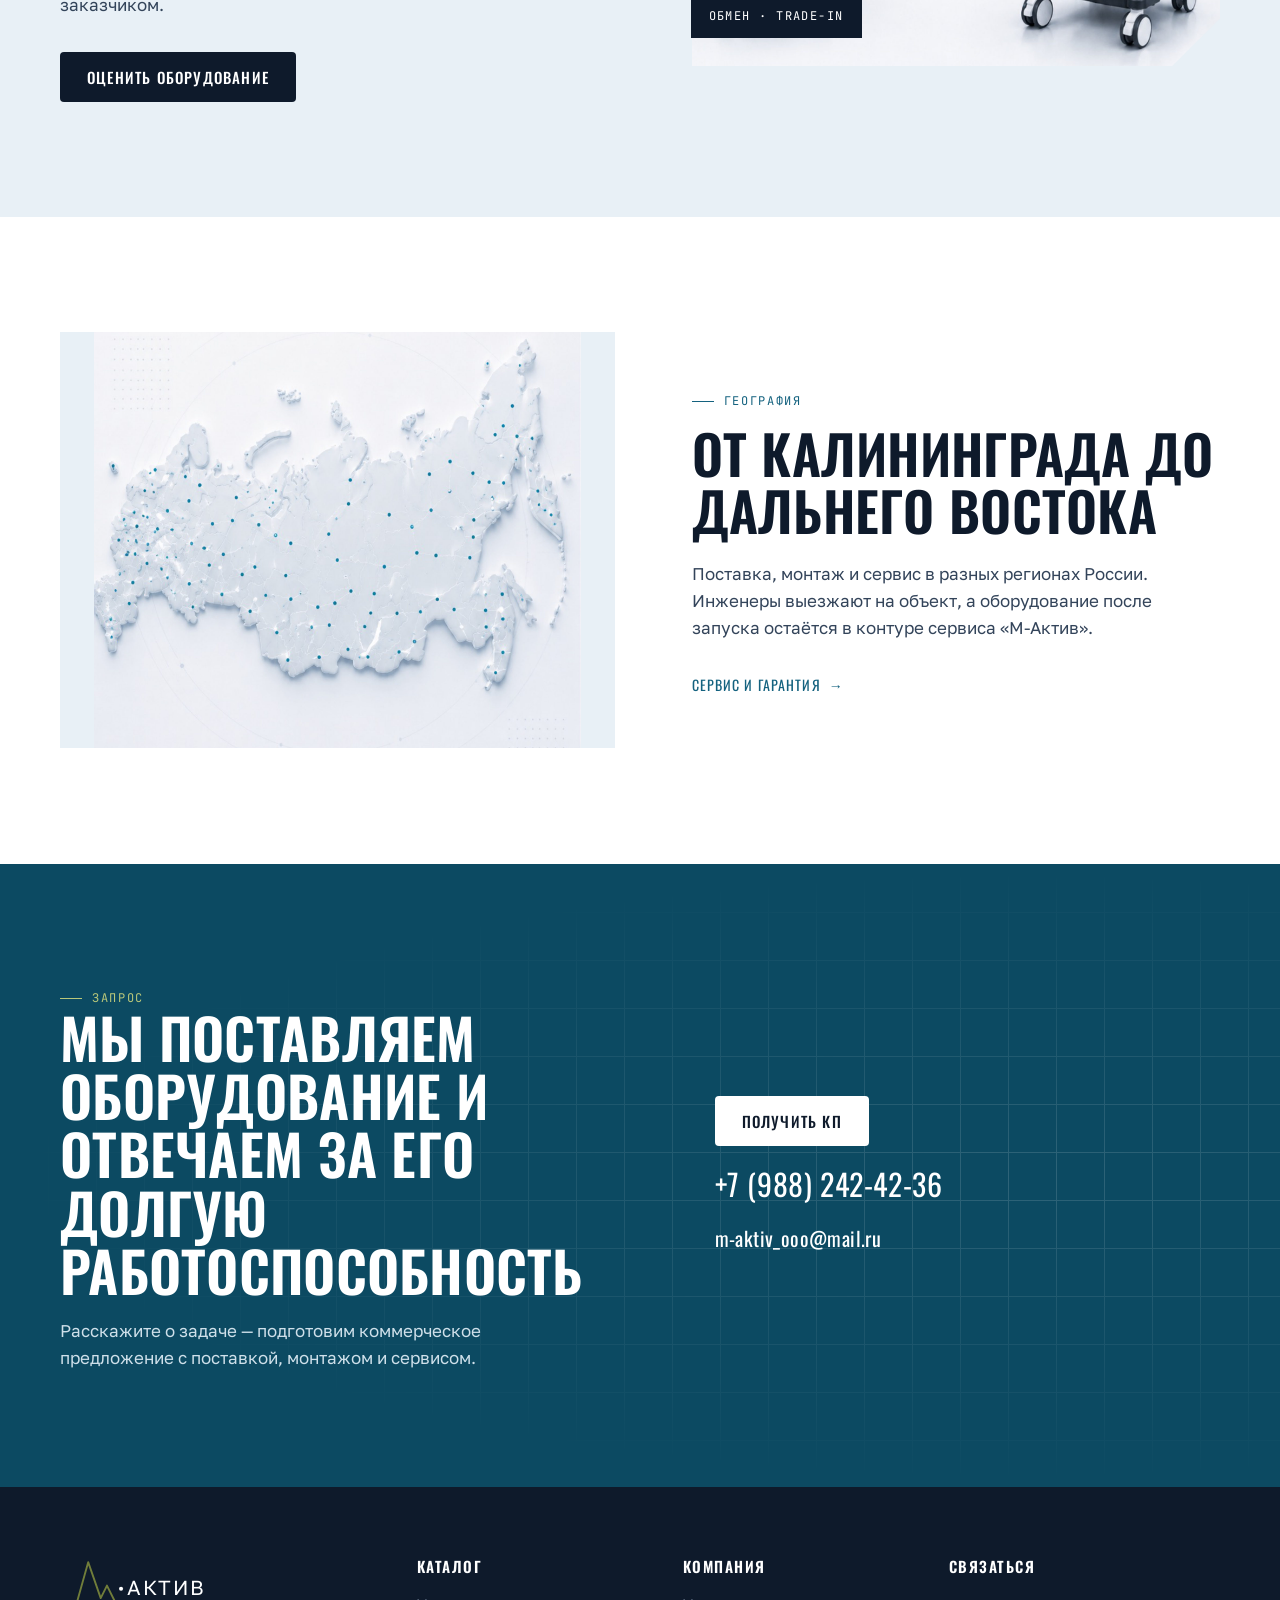
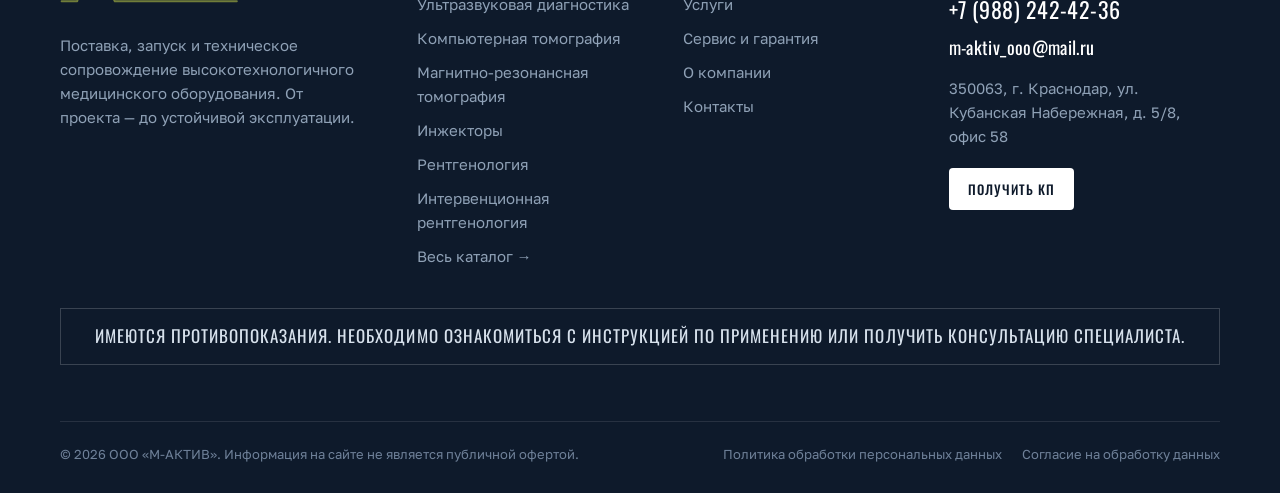
==== commit 5a113990: "[agent] update: М-Актив — пояснения к иностранным словам, архив для загрузки, дневник Co-Authored-By" ====
--- a/index.html
+++ b/index.html
@@ -151,12 +151,12 @@
       <div class="wrap split split--rev">
         <div class="split__media reveal">
           <img src="assets/img/trade-in.jpg" alt="Обмен старого аппарата УЗИ на новый по программе trade-in">
-          <div class="tag">Trade-in</div>
+          <div class="tag">Обмен · trade-in</div>
         </div>
         <div class="reveal">
           <span class="label">Обновление парка</span>
           <h2>Старое оборудование может помочь перейти на новое</h2>
-          <p>Trade-in позволяет учесть стоимость старого оборудования при переходе на новое решение.</p>
+          <p>Программа обмена (trade-in) позволяет учесть стоимость старого оборудования при переходе на новое решение.</p>
           <p>А если оборудование не подходит под задачи клиники — мы его заменим. «М-Актив» разделяет ответственность за результат с заказчиком.</p>
           <div class="hero__actions"><button class="btn btn--primary" data-kp="Trade-in: обмен оборудования">Оценить оборудование</button></div>
         </div>
--- a/assets/css/style.css
+++ b/assets/css/style.css
@@ -478,3 +478,16 @@
   .hero__chip { left: 12px; bottom: 12px; padding: 12px 14px; }
   .hero__chip b { font-size: 26px; }
 }
+
+/* ---------- предупреждение для медизделий и лицензии ---------- */
+.med-warning {
+  margin-top: 40px; padding: 16px 20px; border: 1px solid rgba(255, 255, 255, .18);
+  font-family: var(--f-display); font-size: clamp(14px, 1.6vw, 17px); letter-spacing: .06em; text-transform: uppercase;
+  color: #D7E1EC; line-height: 1.35; text-align: center;
+}
+.footer__licenses { list-style: none; padding: 0; margin: 40px 0 0; display: grid; gap: 6px; font-size: 13px; color: #8FA1B6; }
+.footer__licenses b { color: #C9D5E2; font-weight: 500; }
+.footer__docs { display: flex; gap: 20px; flex-wrap: wrap; }
+.footer__bottom a:hover { color: #fff; }
+.lic-list { list-style: none; padding: 0; margin: 0; display: grid; gap: 10px; font-size: 15px; }
+.lic-list b { color: var(--ink); font-weight: 500; }
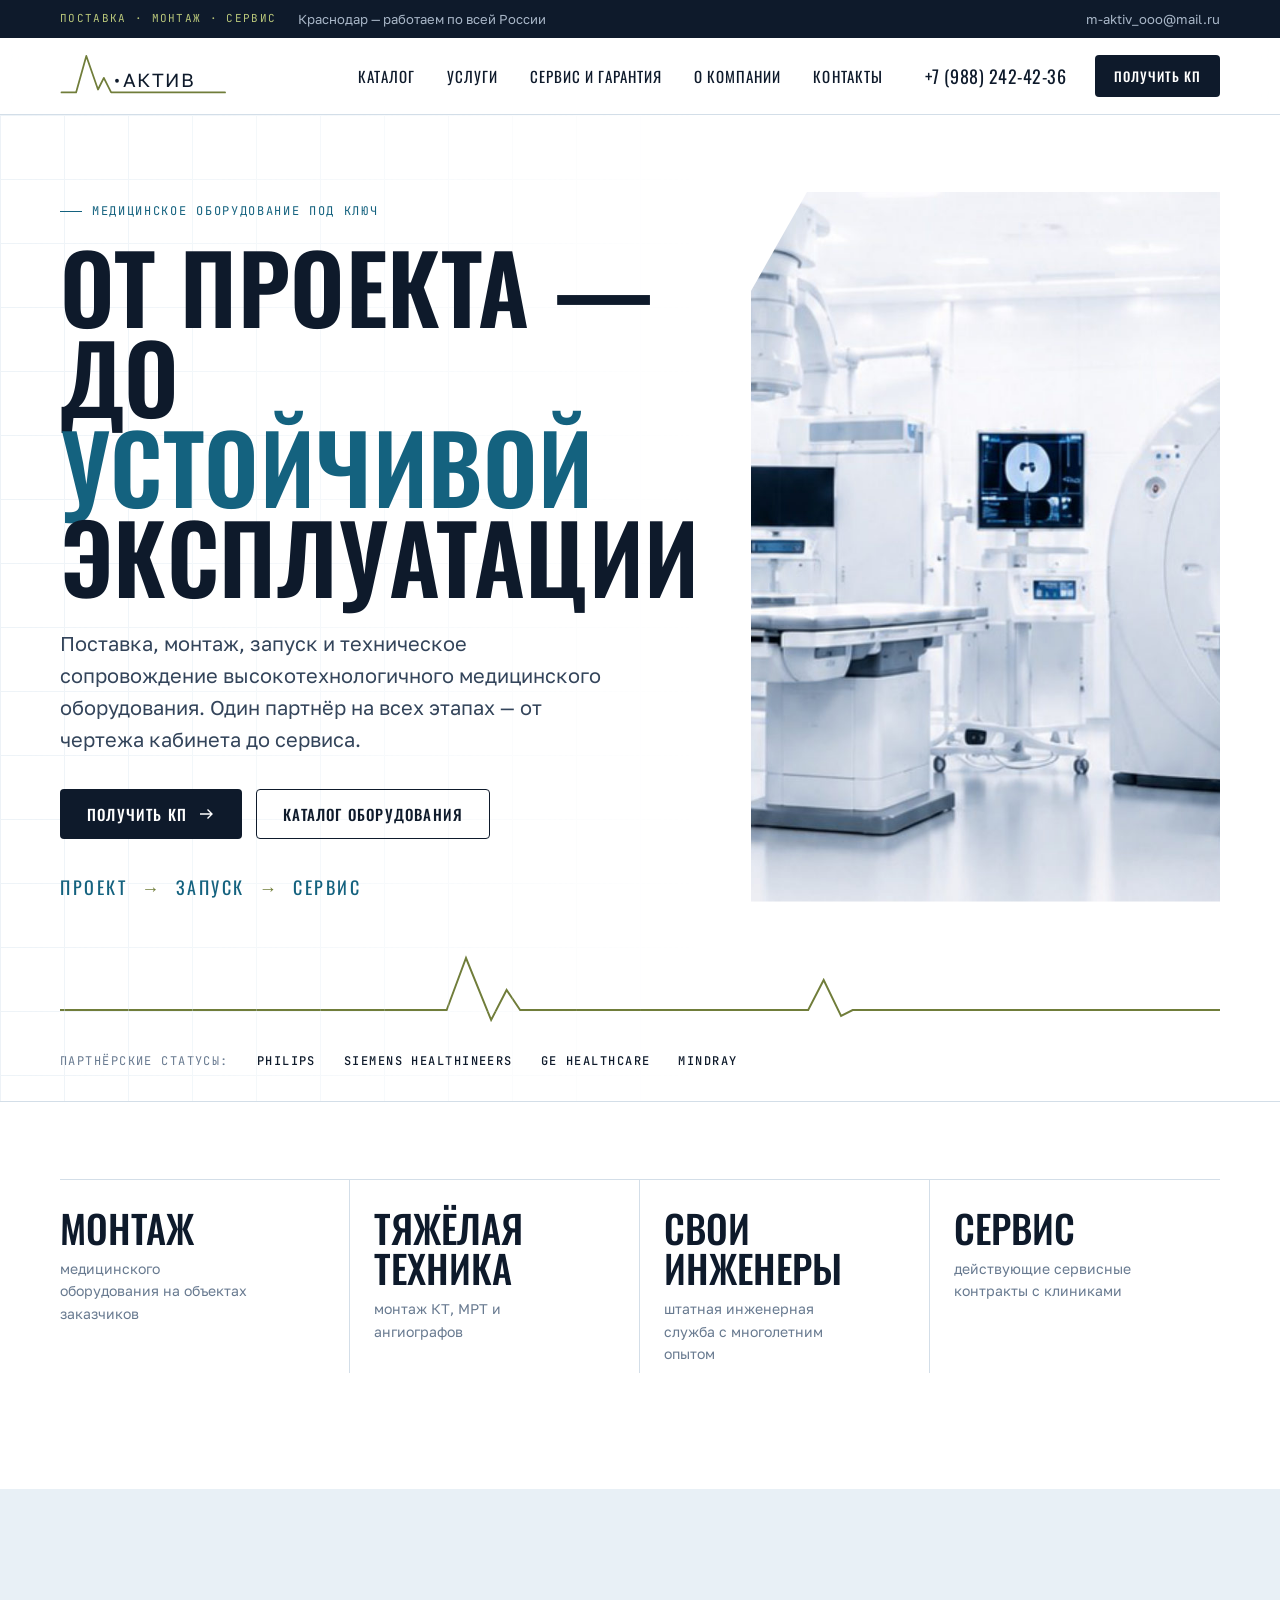
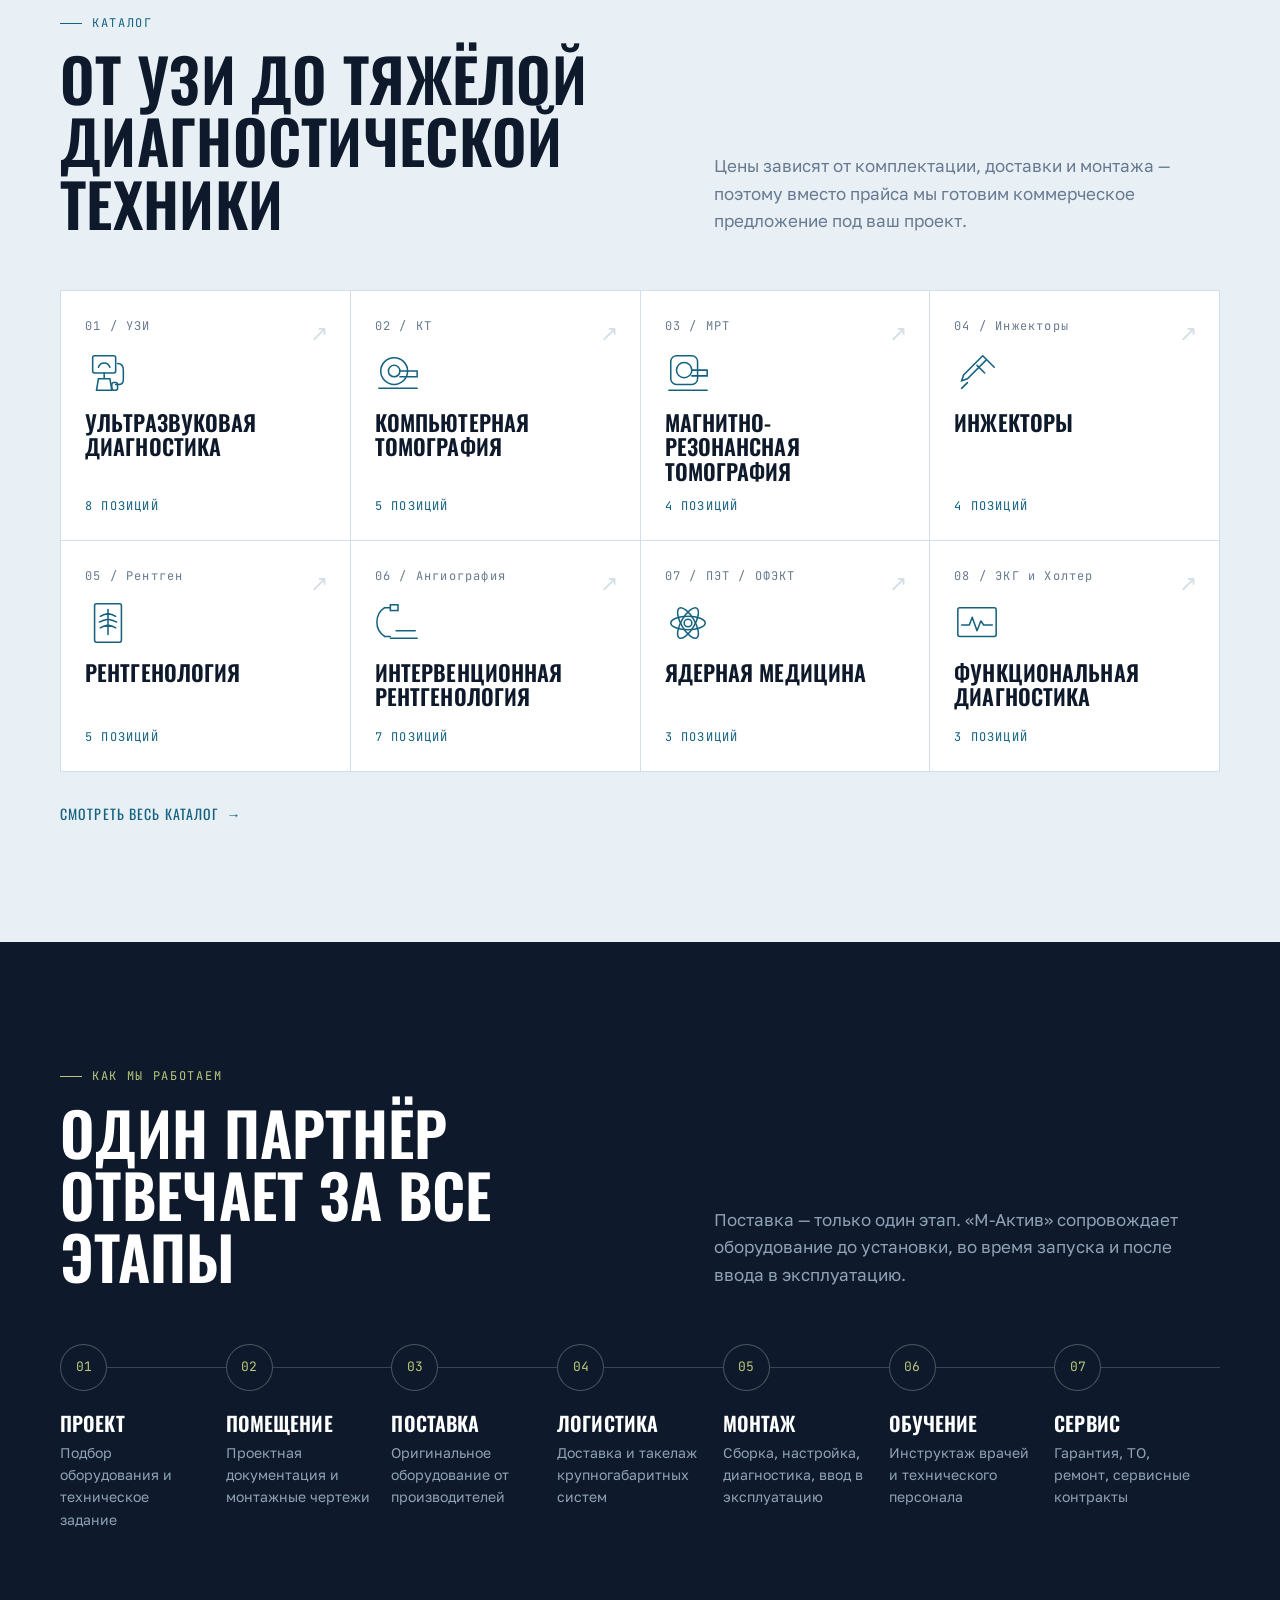
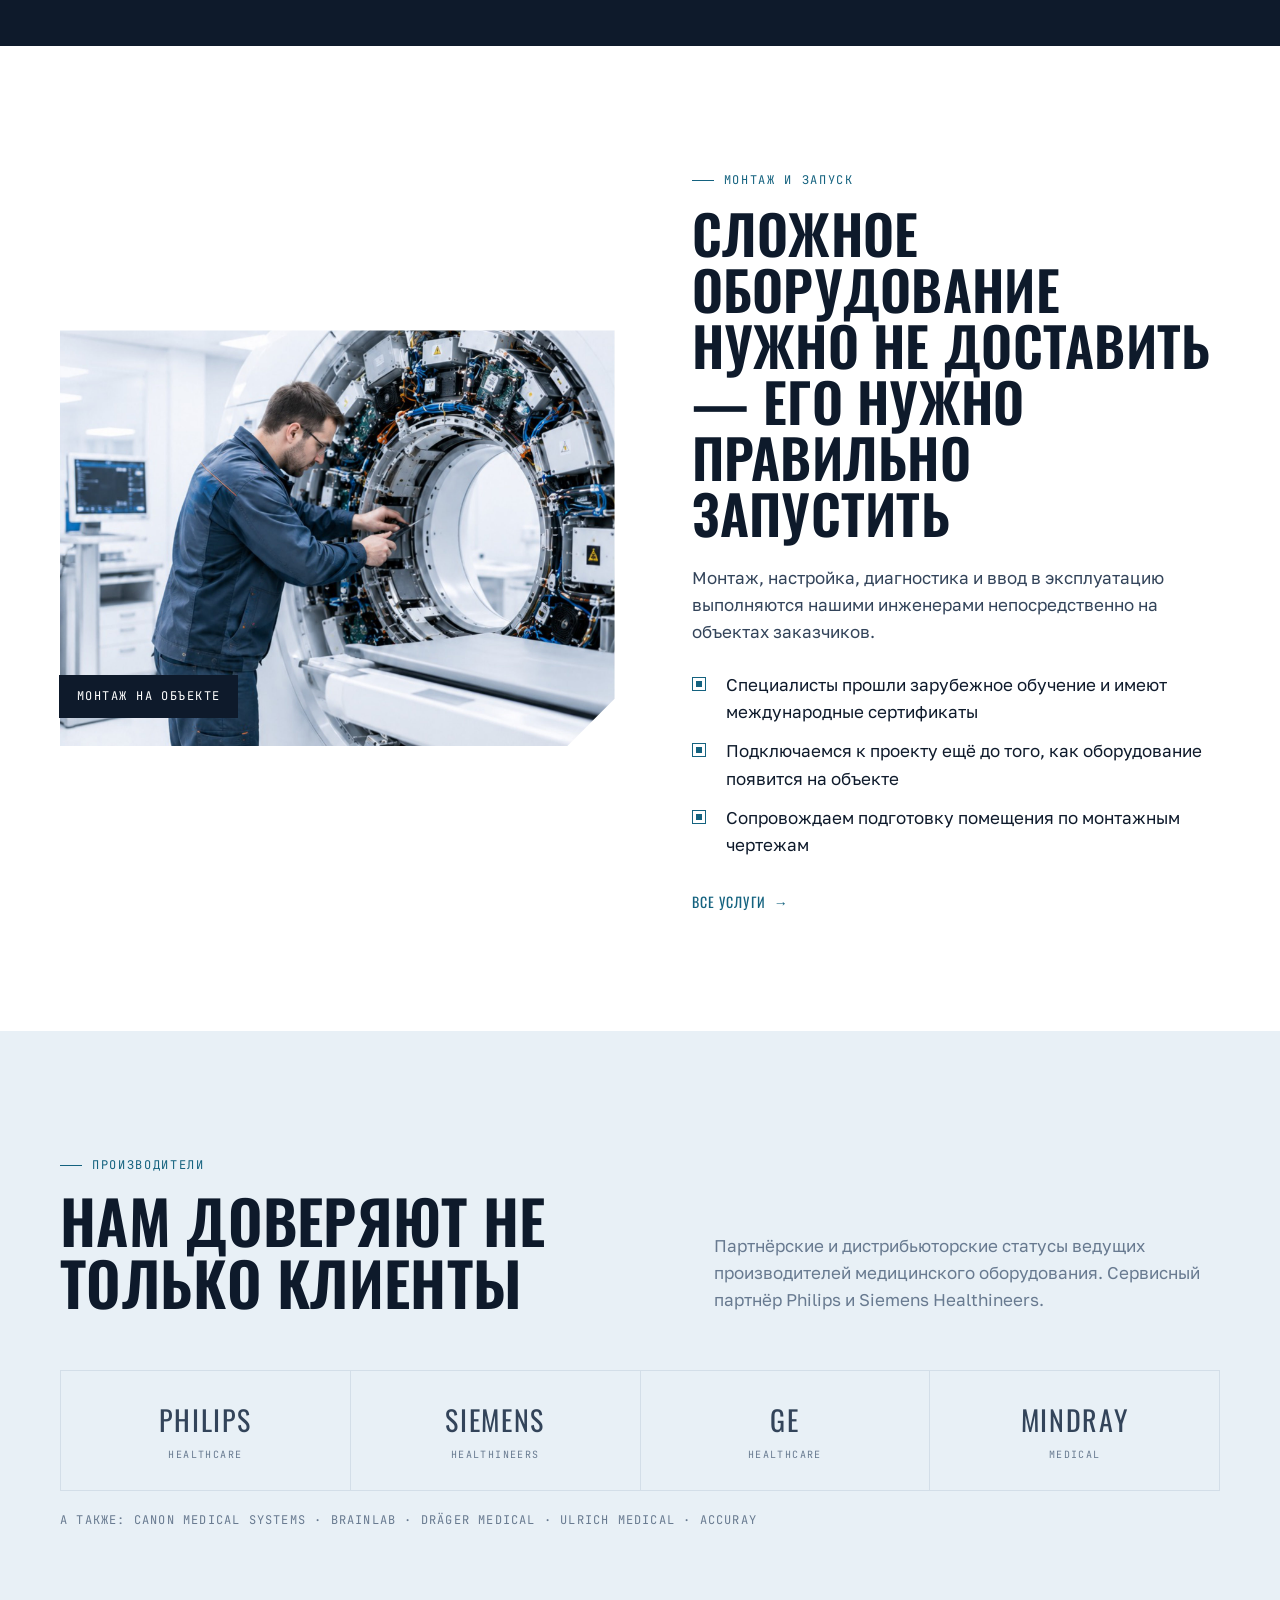
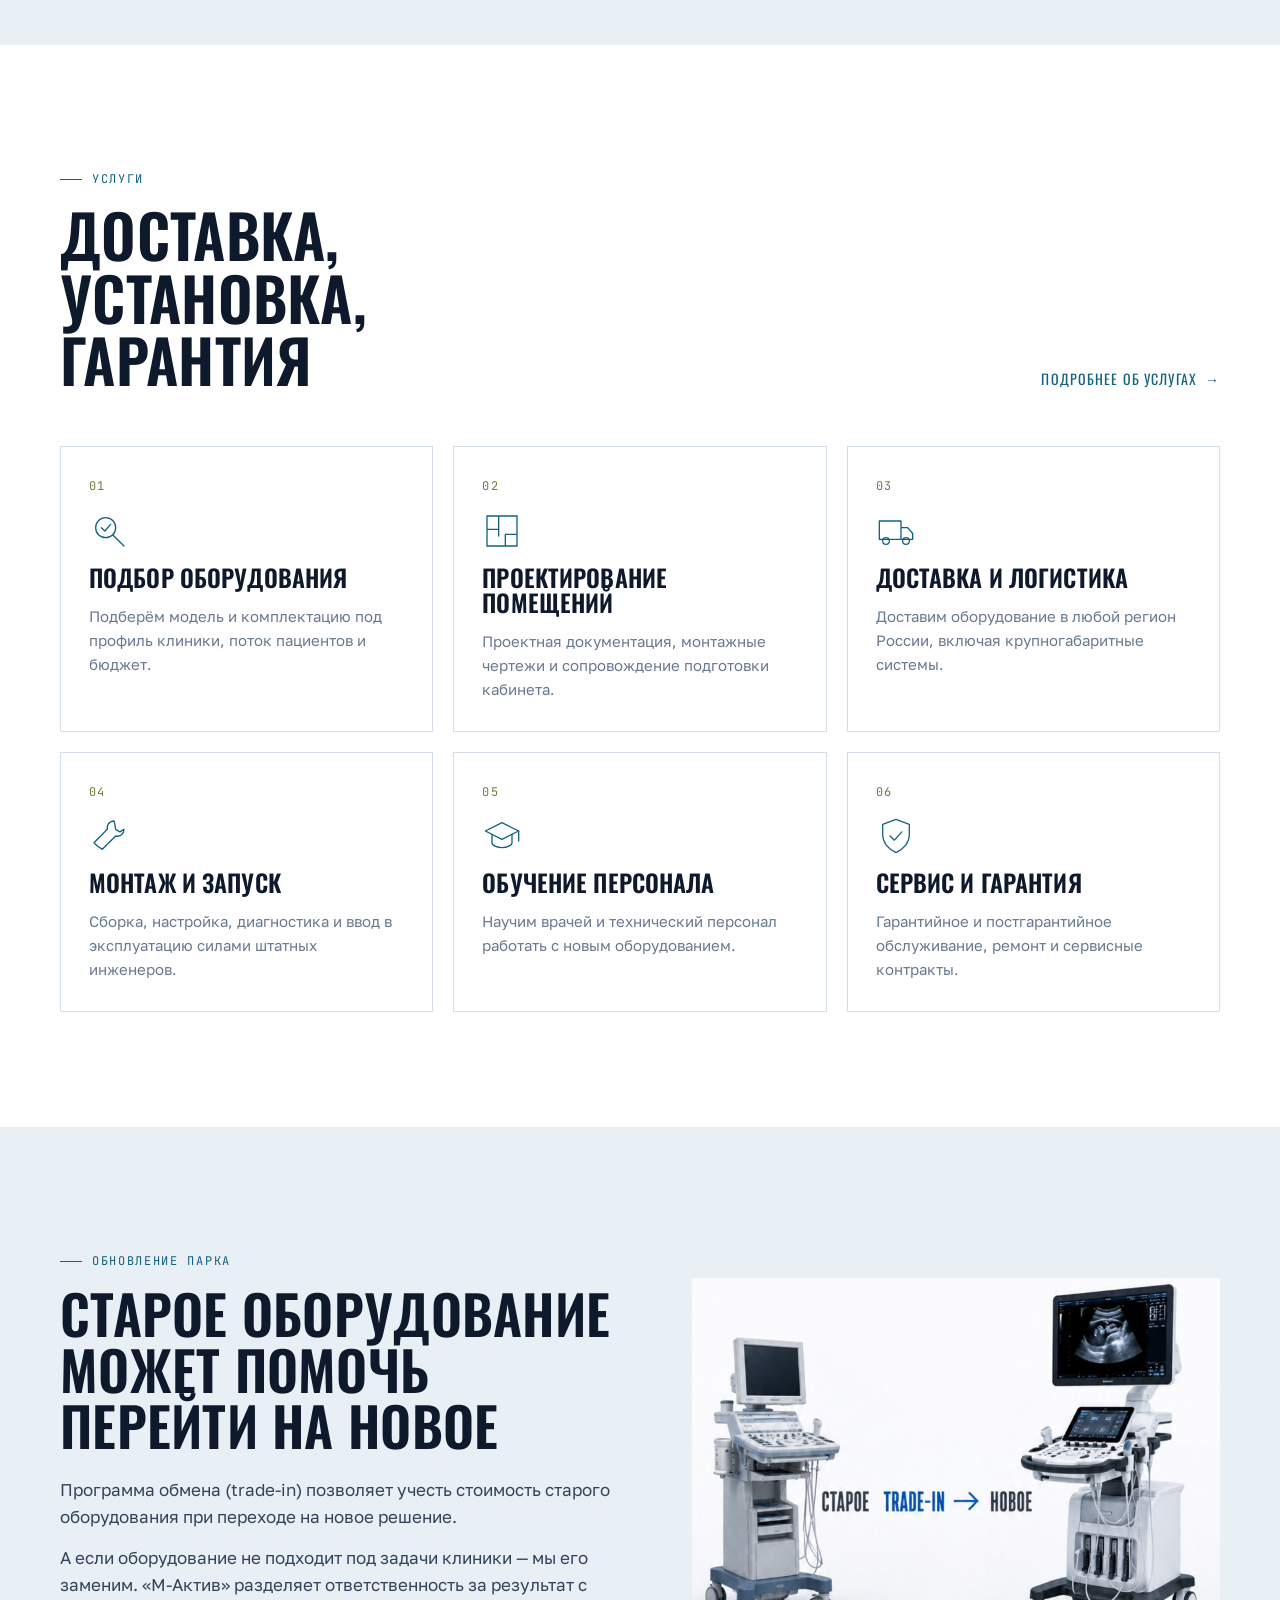
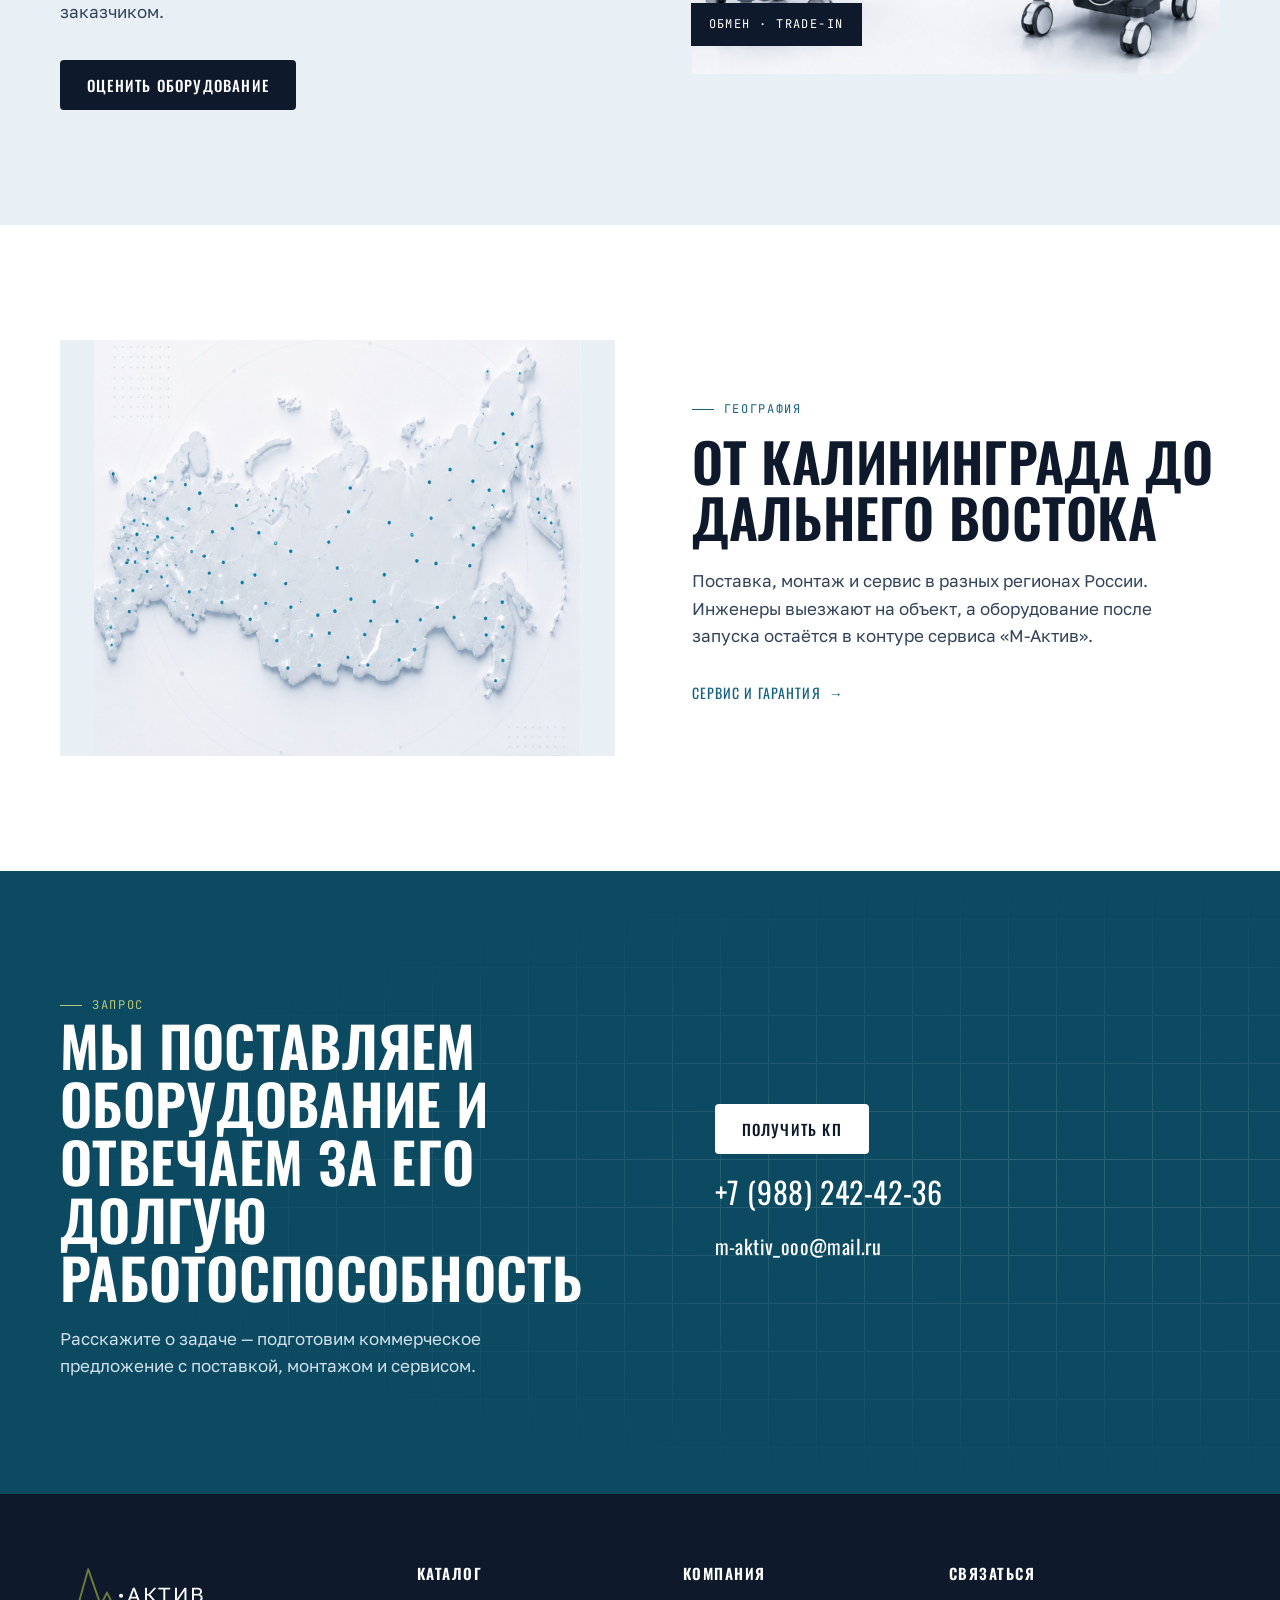
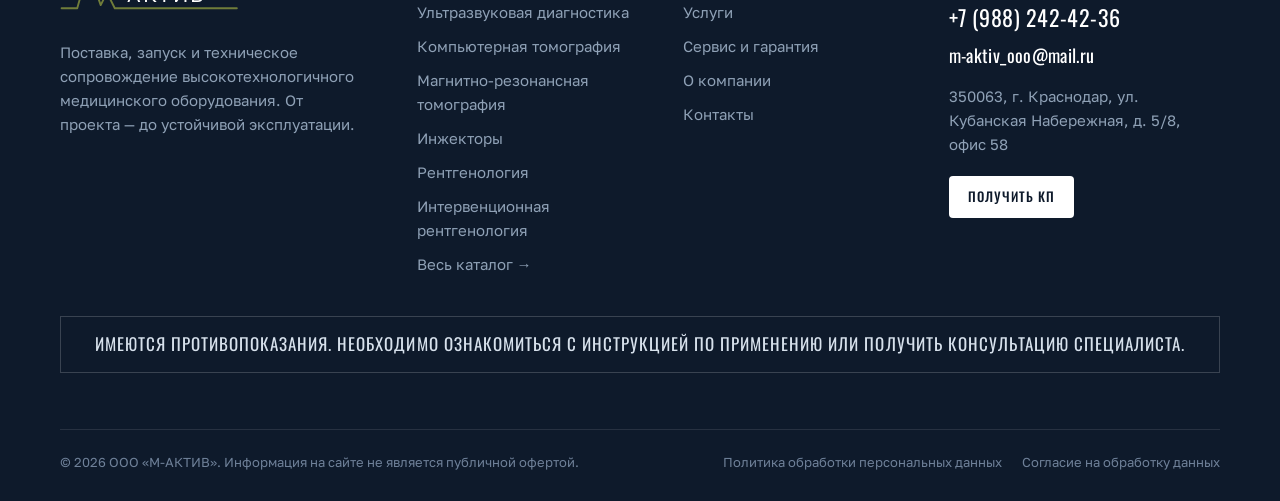
==== commit b0244e2a: "[agent] update: М-Актив — без цифр, «сервисный партнёр», УЗИ без деления на классы Co-Authored-By: C" ====
--- a/index.html
+++ b/index.html
@@ -29,7 +29,6 @@
           </div>
           <div class="hero__media">
             <img src="assets/img/hero.jpg" alt="Современный диагностический кабинет с КТ и ангиографом">
-            <div class="hero__chip"><b>&gt;1000</b><span>монтажей медицинского оборудования на объектах заказчиков</span></div>
           </div>
         </div>
         <svg class="pulse-line" viewBox="0 0 1200 80" preserveAspectRatio="none" aria-hidden="true">
@@ -46,10 +45,10 @@
     <section class="section section--white" style="padding-top:clamp(48px,6vw,80px)">
       <div class="wrap">
         <div class="stats reveal">
-          <div class="stat"><div class="stat__num"><sup>&gt;</sup>1000</div><div class="stat__txt">монтажей медицинского оборудования</div></div>
-          <div class="stat"><div class="stat__num">400</div><div class="stat__txt">монтажей тяжёлого оборудования: КТ, МРТ, ангиографы</div></div>
-          <div class="stat"><div class="stat__num">26</div><div class="stat__txt">инженеров в штате, средний стаж — более 10 лет</div></div>
-          <div class="stat"><div class="stat__num"><sup>&gt;</sup>50</div><div class="stat__txt">действующих сервисных контрактов</div></div>
+          <div class="stat"><div class="stat__num stat__num--word">Монтаж</div><div class="stat__txt">медицинского оборудования на объектах заказчиков</div></div>
+          <div class="stat"><div class="stat__num stat__num--word">Тяжёлая техника</div><div class="stat__txt">монтаж КТ, МРТ и ангиографов</div></div>
+          <div class="stat"><div class="stat__num stat__num--word">Свои инженеры</div><div class="stat__txt">штатная инженерная служба с многолетним опытом</div></div>
+          <div class="stat"><div class="stat__num stat__num--word">Сервис</div><div class="stat__txt">действующие сервисные контракты с клиниками</div></div>
         </div>
       </div>
     </section>
@@ -103,7 +102,7 @@
           <h2>Сложное оборудование нужно не доставить — его нужно правильно запустить</h2>
           <p>Монтаж, настройка, диагностика и ввод в эксплуатацию выполняются нашими инженерами непосредственно на объектах заказчиков.</p>
           <ul class="checklist">
-            <li>17 специалистов прошли зарубежное обучение и имеют международные сертификаты</li>
+            <li>Специалисты прошли зарубежное обучение и имеют международные сертификаты</li>
             <li>Подключаемся к проекту ещё до того, как оборудование появится на объекте</li>
             <li>Сопровождаем подготовку помещения по монтажным чертежам</li>
           </ul>
@@ -120,7 +119,7 @@
             <span class="label">Производители</span>
             <h2>Нам доверяют не только клиенты</h2>
           </div>
-          <p>Партнёрские и дистрибьюторские статусы ведущих производителей медицинского оборудования. Официальный сервисный партнёр Philips и Siemens Healthineers.</p>
+          <p>Партнёрские и дистрибьюторские статусы ведущих производителей медицинского оборудования. Сервисный партнёр Philips и Siemens Healthineers.</p>
         </div>
         <div class="brands reveal">
           <div class="brand"><div>Philips<small>Healthcare</small></div></div>
--- a/assets/css/style.css
+++ b/assets/css/style.css
@@ -491,3 +491,6 @@
 .footer__bottom a:hover { color: #fff; }
 .lic-list { list-style: none; padding: 0; margin: 0; display: grid; gap: 10px; font-size: 15px; }
 .lic-list b { color: var(--ink); font-weight: 500; }
+
+/* преимущества словами вместо цифр */
+.stat__num--word { font-size: clamp(26px, 3vw, 40px); line-height: 1.05; text-transform: uppercase; font-weight: 500; }
